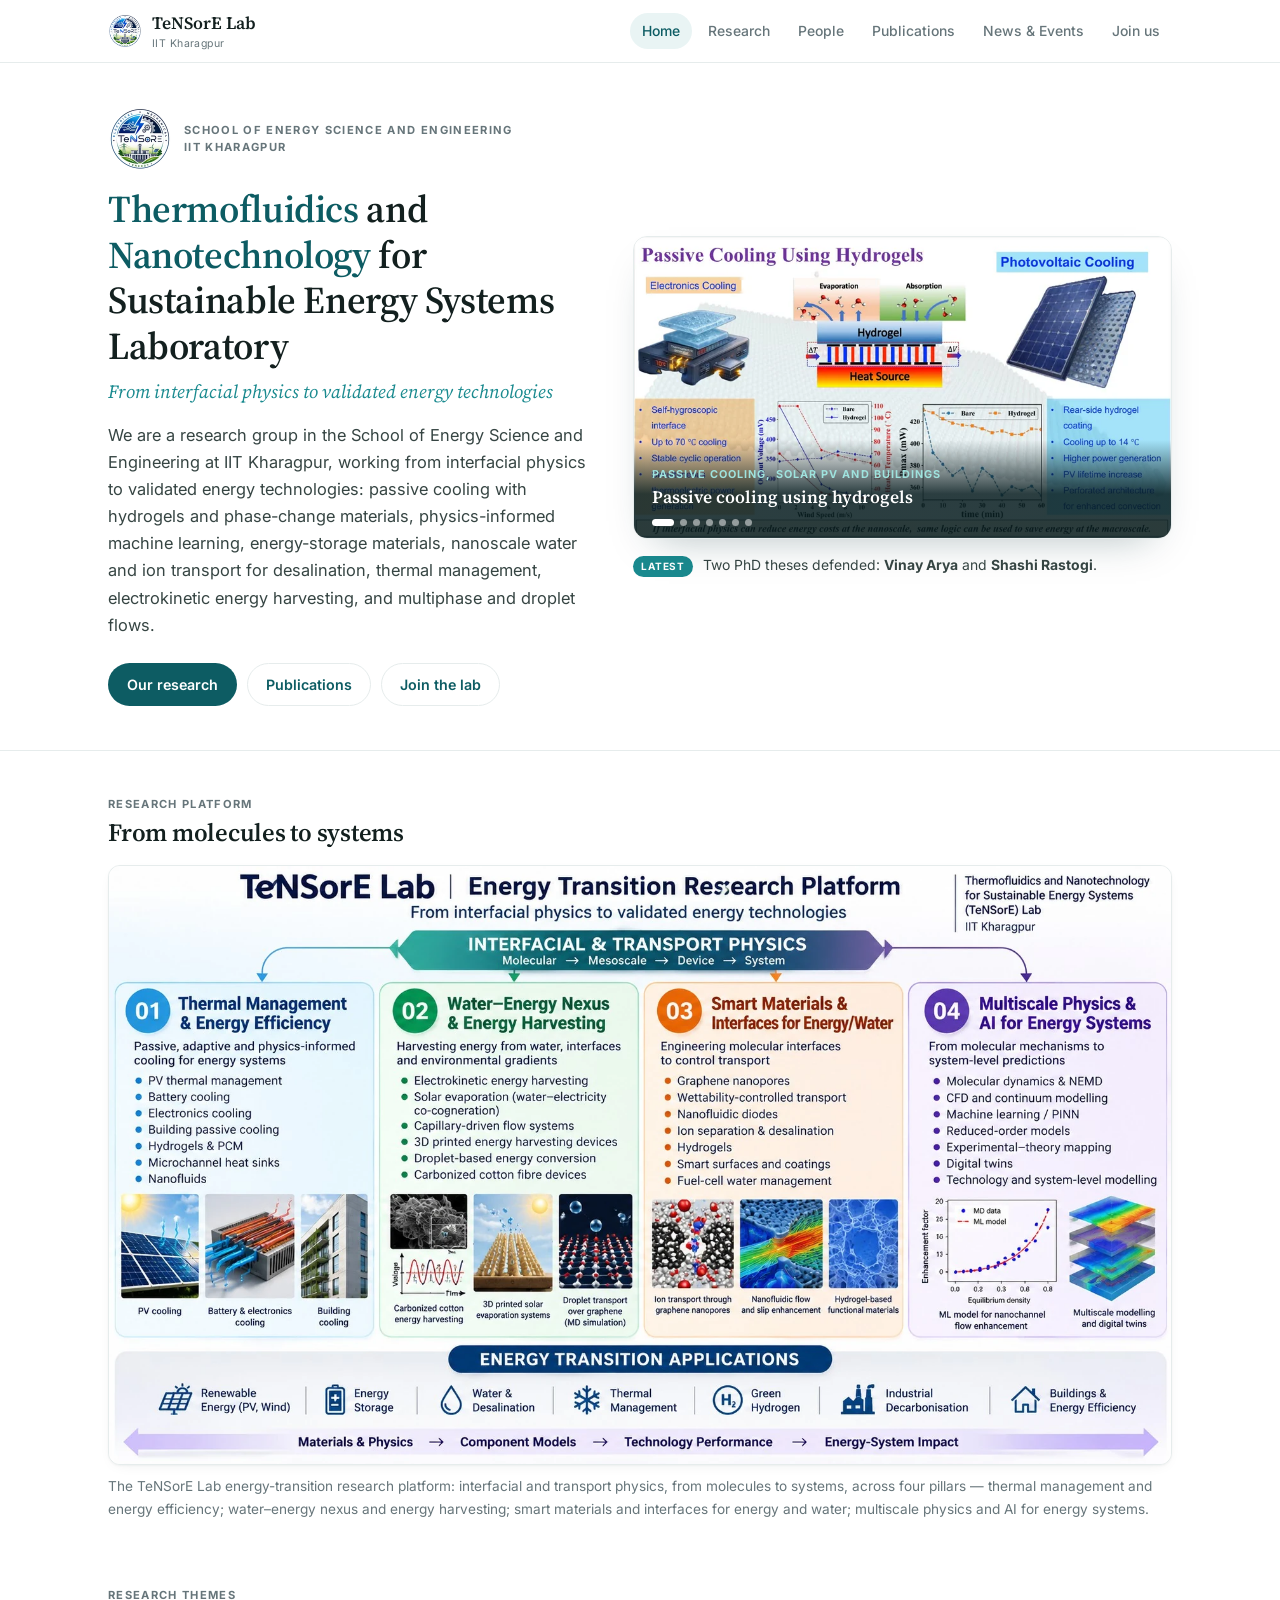
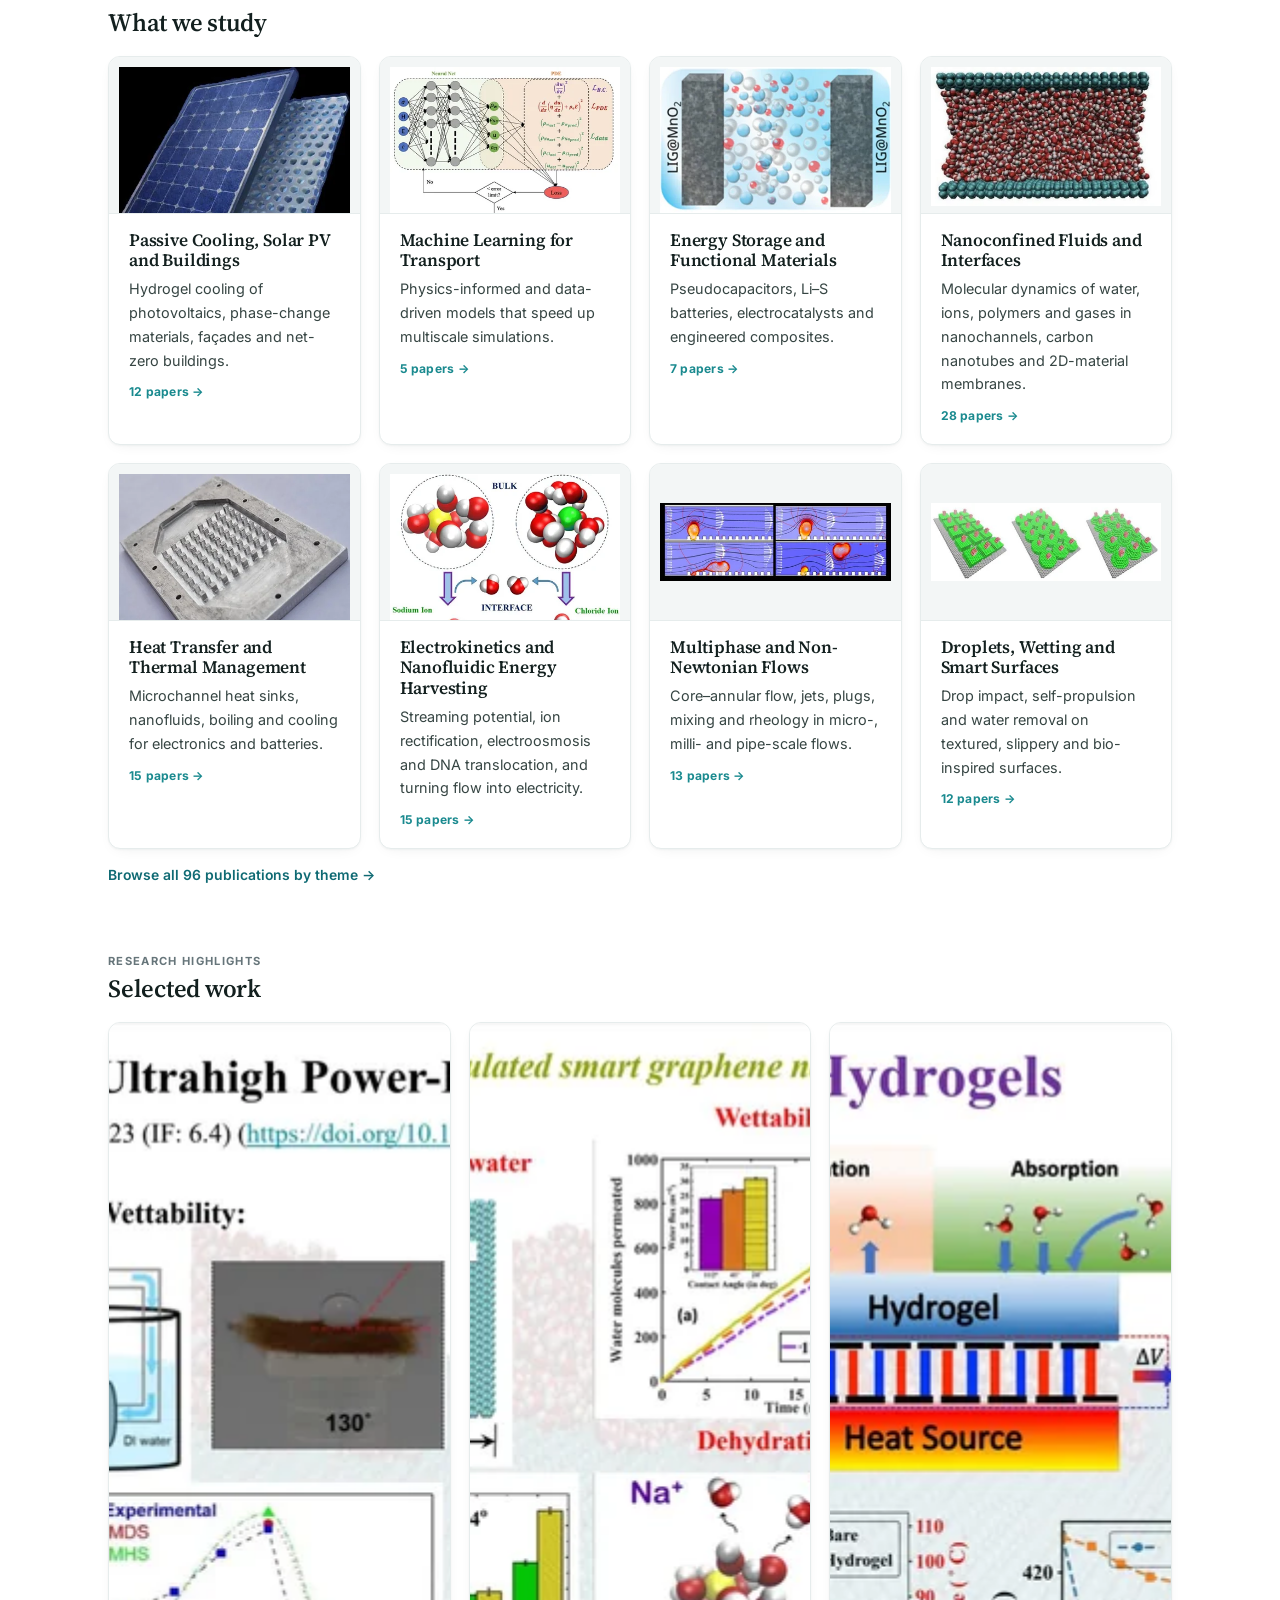
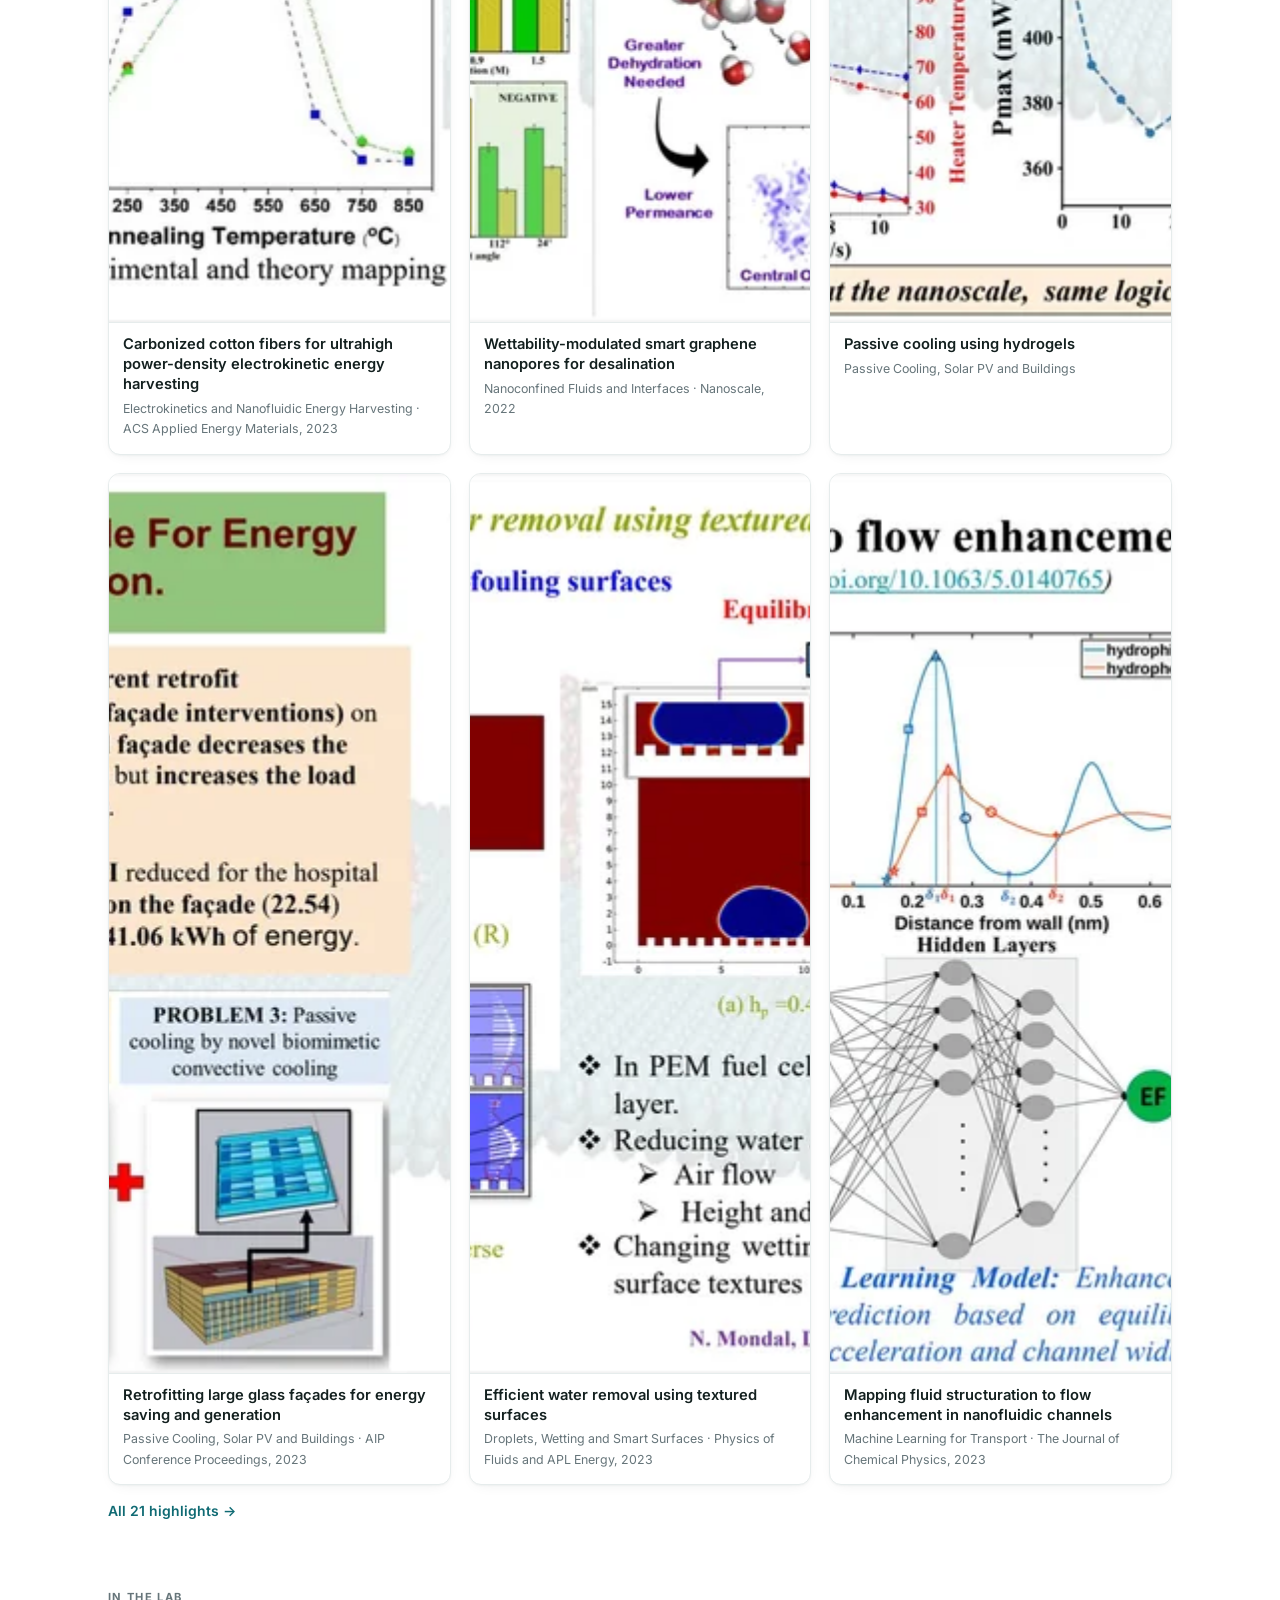
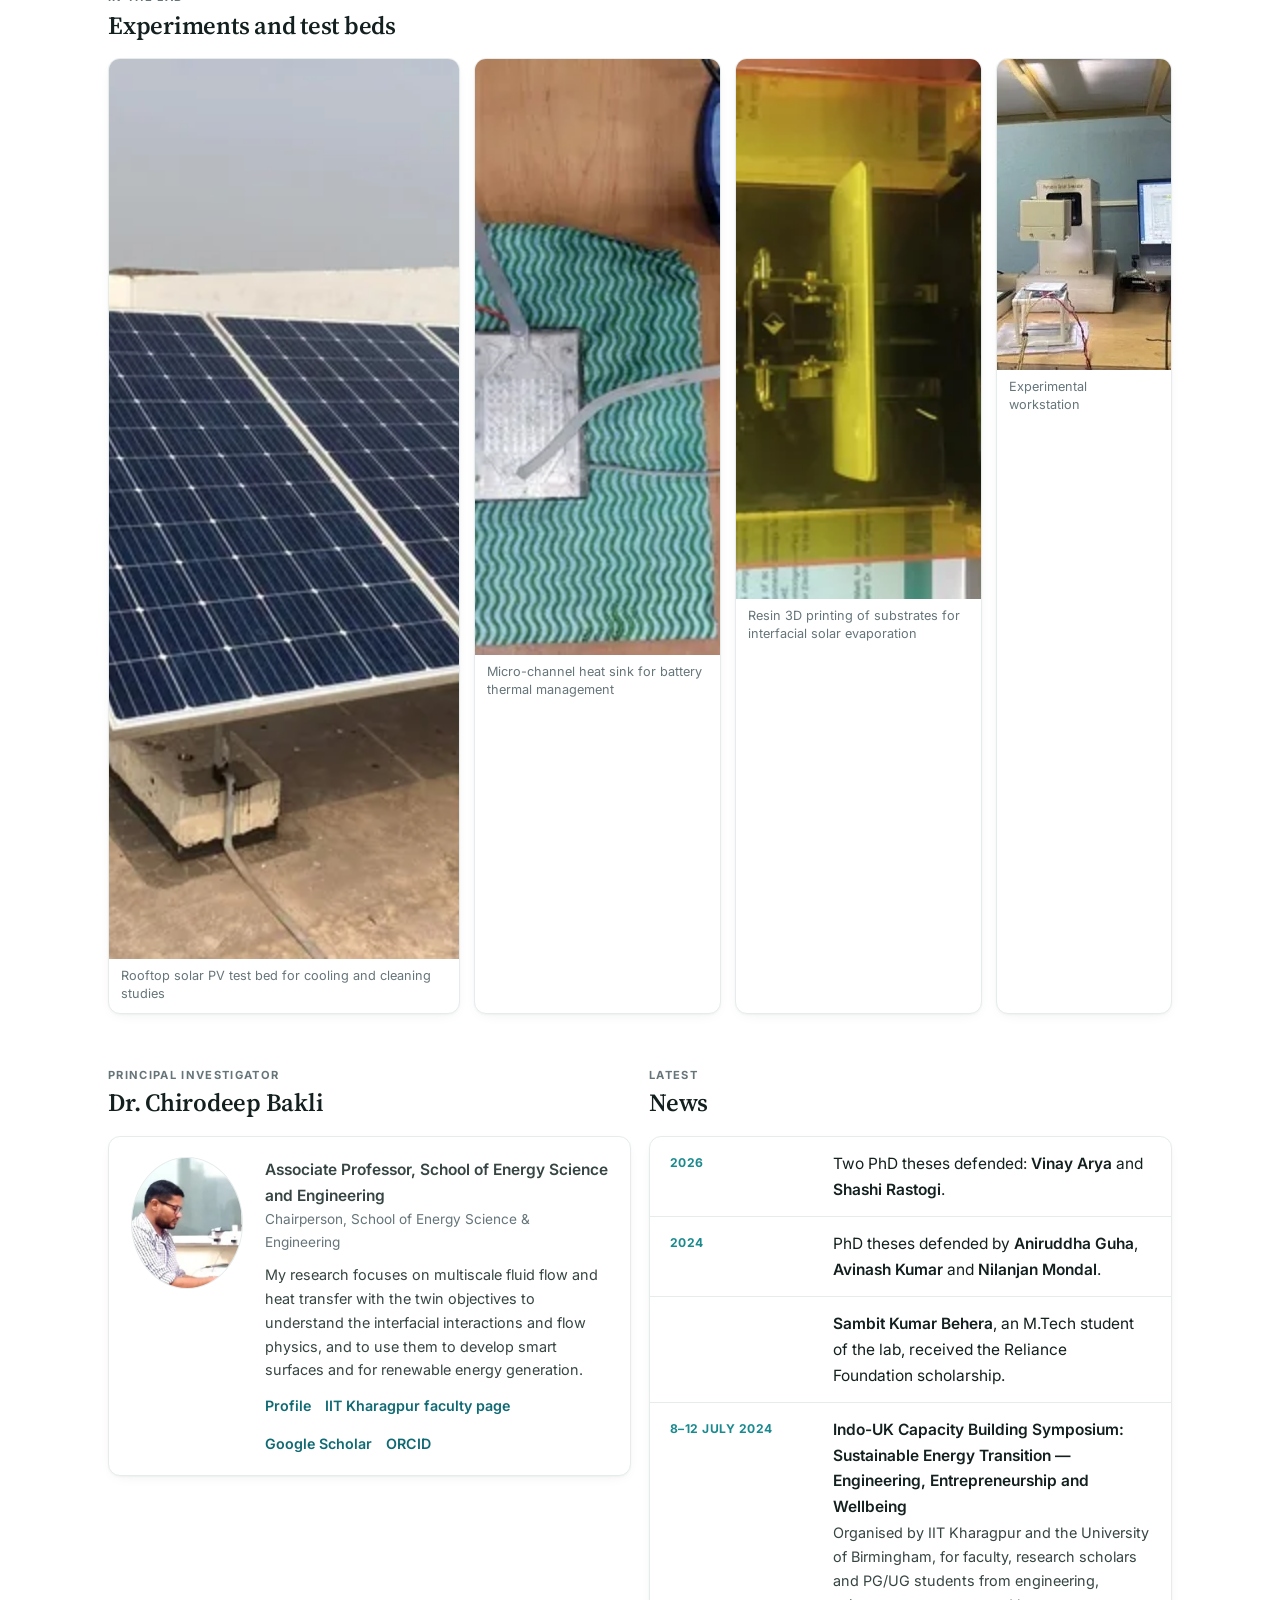
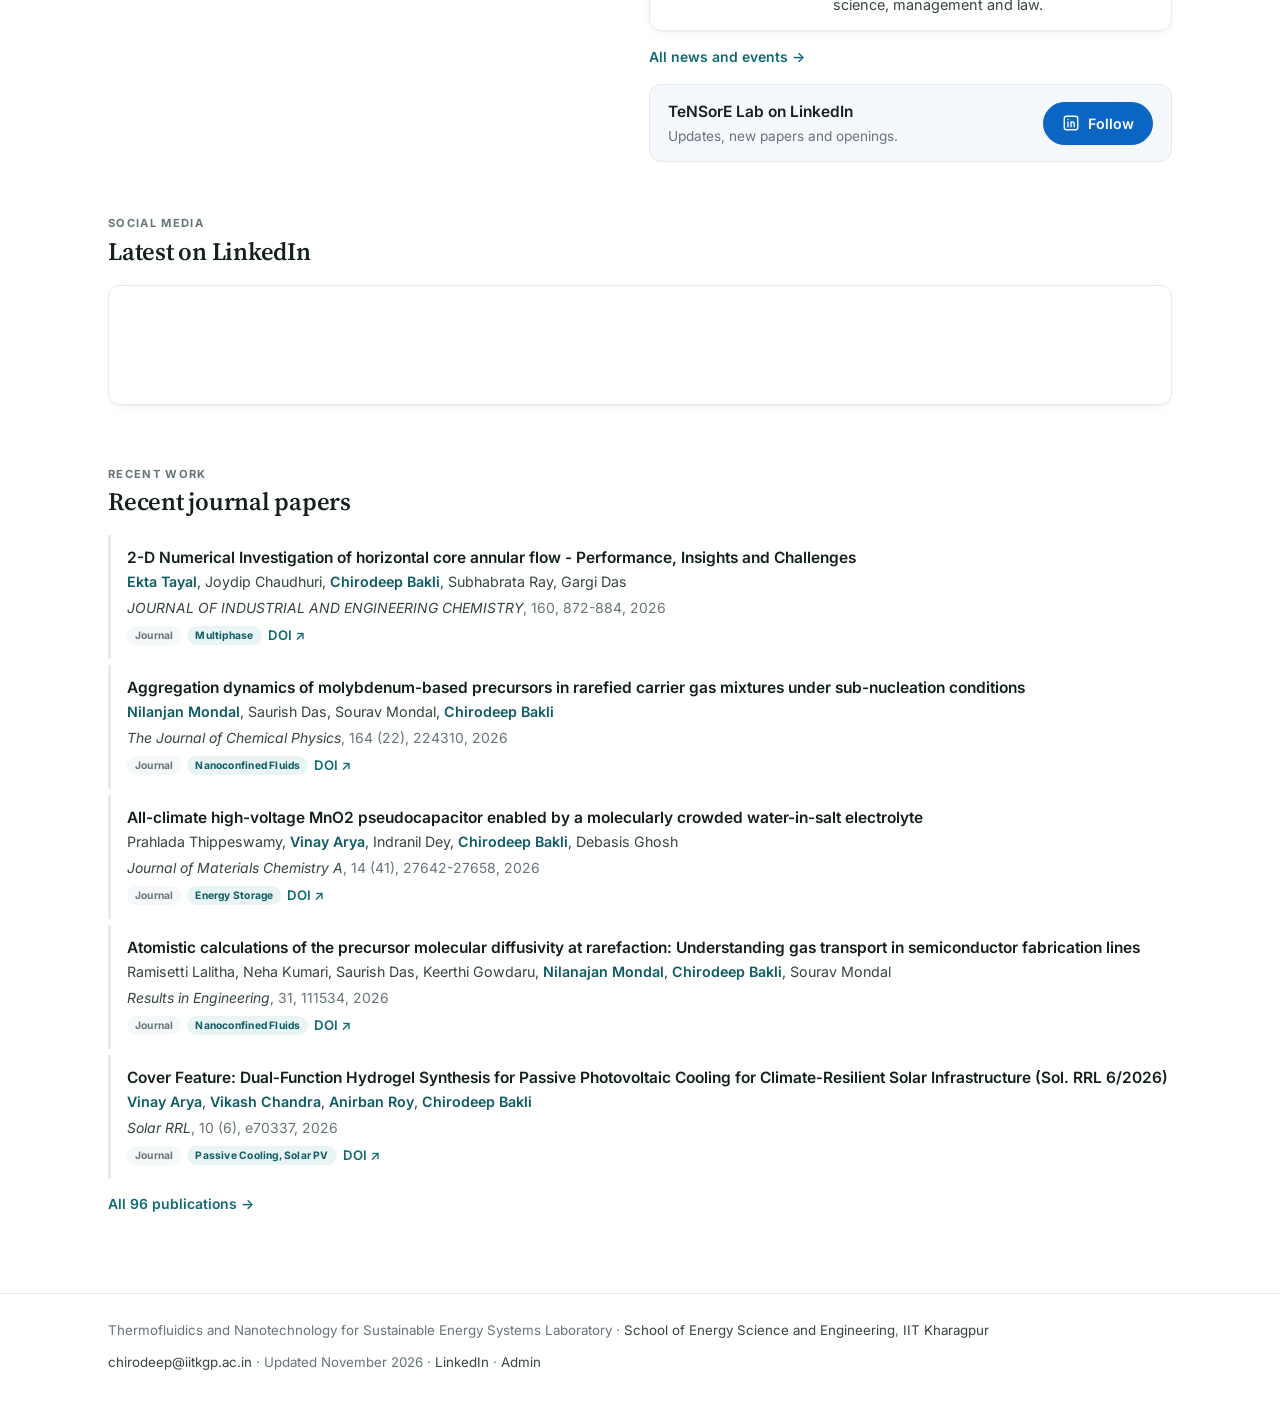
==== index.html @ 55b7fc90 "Blurred previews while images load; scrollable LinkedIn box Co-Authored-By: Claude Opus 5.5 <noreply" ====
<!doctype html>
<html lang="en">
<head>
<meta charset="utf-8">
<meta name="viewport" content="width=device-width, initial-scale=1">
<title>TeNSorE Lab | IIT Kharagpur</title>
<meta name="description" content="We are a research group in the School of Energy Science and Engineering at IIT Kharagpur, working from interfacial physics to validated energy technologies: passive cooling with hydrogels and phase-change materials, physics-informed machine learning, energy-storage materials, nanoscale water and ion transport for desalination, thermal management, electrokinetic energy harvesting, and multiphase and droplet flows.">
<link rel="canonical" href="https://vinayarya29.github.io/tensorelab/">
<meta property="og:type" content="website"><meta property="og:title" content="TeNSorE Lab | IIT Kharagpur">
<meta property="og:description" content="We are a research group in the School of Energy Science and Engineering at IIT Kharagpur, working from interfacial physics to validated energy technologies: passive cooling with hydrogels and phase-change materials, physics-informed machine learning, energy-storage materials, nanoscale water and ion transport for desalination, thermal management, electrokinetic energy harvesting, and multiphase and droplet flows."><meta property="og:url" content="https://vinayarya29.github.io/tensorelab/">
<link rel="icon" href="images/tensore-logo-64.png" type="image/png"><link rel="apple-touch-icon" href="images/apple-touch-icon.png">
<link rel="preconnect" href="https://fonts.googleapis.com"><link rel="preconnect" href="https://fonts.gstatic.com" crossorigin>
<link href="https://fonts.googleapis.com/css2?family=Inter:wght@400;500;600;700&family=Source+Serif+4:ital,opsz,wght@0,8..60,500;0,8..60,600;1,8..60,400&display=swap" rel="stylesheet">
<link rel="stylesheet" href="assets/site.css">
<script src="assets/site.js"></script>
</head>
<body>
<header class="topbar"><div class="in">
<a class="brand" href="index.html"><img src="images/tensore-logo-64.png" width="34" height="34" alt=""><span><b>TeNSorE Lab</b><small>IIT Kharagpur</small></span></a>
<button class="menu-btn" aria-expanded="false" aria-label="Menu">Menu</button>
<nav aria-label="Main"><a href="index.html" class="active">Home</a><a href="research.html">Research</a><a href="people.html">People</a><a href="publications.html">Publications</a><a href="news.html">News &amp; Events</a><a href="join.html">Join us</a></nav>
</div></header>
<main>

<div class="hero"><div class="wrap"><div>
<div class="mark"><img alt="TeNSorE Lab logo" width="512" height="512" src="images/tensore-logo.128.webp" srcset="images/tensore-logo.128.webp 128w, images/tensore-logo.256.webp 256w" sizes="64px" loading="eager" fetchpriority="high" decoding="async"><div class="eyebrow">School of Energy Science and Engineering<br>IIT Kharagpur</div></div>
<h1><em>Thermofluidics</em> and <em>Nanotechnology</em> for Sustainable Energy Systems Laboratory</h1>
<p class="tagline">From interfacial physics to validated energy technologies</p>
<p class="lead">We are a research group in the School of Energy Science and Engineering at IIT Kharagpur, working from interfacial physics to validated energy technologies: passive cooling with hydrogels and phase-change materials, physics-informed machine learning, energy-storage materials, nanoscale water and ion transport for desalination, thermal management, electrokinetic energy harvesting, and multiphase and droplet flows.</p>
<div class="cta"><a class="btn solid" href="research.html">Our research</a><a class="btn ghost" href="publications.html">Publications</a><a class="btn ghost" href="join.html">Join the lab</a></div>
</div>
<div><div class="carousel" aria-roledescription="carousel" aria-label="Research highlights"><div class="track"><button type="button" class="slide on" data-hl="10" aria-label="Enlarge: Passive cooling using hydrogels"><img alt="Passive cooling using hydrogels" width="1600" height="900" src="images/highlights/slide07.800.webp" srcset="images/highlights/slide07.800.webp 800w, images/highlights/slide07.1200.webp 1200w, images/highlights/slide07.1600.webp 1600w" sizes="(min-width: 960px) 560px, 92vw" loading="eager" fetchpriority="high" style="background-image:url([data-uri])" data-lqip decoding="async"><span class="cap"><span class="th">Passive Cooling, Solar PV and Buildings</span><b>Passive cooling using hydrogels</b></span></button><button type="button" class="slide" data-hl="1" aria-label="Enlarge: Mapping fluid structuration to flow enhancement in nanofluidic channels" tabindex=-1><img alt="Mapping fluid structuration to flow enhancement in nanofluidic channels" width="1600" height="900" data-src="images/highlights/slide03.800.webp" data-srcset="images/highlights/slide03.800.webp 800w, images/highlights/slide03.1200.webp 1200w, images/highlights/slide03.1600.webp 1600w" sizes="(min-width: 960px) 560px, 92vw" loading="lazy" style="background-image:url([data-uri])" data-lqip decoding="async"><span class="cap"><span class="th">Machine Learning for Transport</span><b>Mapping fluid structuration to flow enhancement in nanofluidic channels</b></span></button><button type="button" class="slide" data-hl="19" aria-label="Enlarge: AI and nanothermodynamics for advanced thermal and energy-storage materials" tabindex=-1><img alt="AI and nanothermodynamics for advanced thermal and energy-storage materials" width="1600" height="900" data-src="images/highlights/htw06.800.webp" data-srcset="images/highlights/htw06.800.webp 800w, images/highlights/htw06.1200.webp 1200w, images/highlights/htw06.1600.webp 1600w" sizes="(min-width: 960px) 560px, 92vw" loading="lazy" style="background-image:url([data-uri])" data-lqip decoding="async"><span class="cap"><span class="th">Energy Storage and Functional Materials</span><b>AI and nanothermodynamics for advanced thermal and energy-storage materials</b></span></button><button type="button" class="slide" data-hl="3" aria-label="Enlarge: Porous-media capillary flow for solar-evaporation-based energy harvesting" tabindex=-1><img alt="Porous-media capillary flow for solar-evaporation-based energy harvesting" width="1600" height="900" data-src="images/highlights/slide05.800.webp" data-srcset="images/highlights/slide05.800.webp 800w, images/highlights/slide05.1200.webp 1200w, images/highlights/slide05.1600.webp 1600w" sizes="(min-width: 960px) 560px, 92vw" loading="lazy" style="background-image:url([data-uri])" data-lqip decoding="async"><span class="cap"><span class="th">Nanoconfined Fluids and Interfaces</span><b>Porous-media capillary flow for solar-evaporation-based energy harvesting</b></span></button><button type="button" class="slide" data-hl="8" aria-label="Enlarge: Electronics cooling with shape-engineered interfaces and non-Newtonian nanofluids" tabindex=-1><img alt="Electronics cooling with shape-engineered interfaces and non-Newtonian nanofluids" width="1600" height="900" data-src="images/highlights/slide12.800.webp" data-srcset="images/highlights/slide12.800.webp 800w, images/highlights/slide12.1200.webp 1200w, images/highlights/slide12.1600.webp 1600w" sizes="(min-width: 960px) 560px, 92vw" loading="lazy" style="background-image:url([data-uri])" data-lqip decoding="async"><span class="cap"><span class="th">Heat Transfer and Thermal Management</span><b>Electronics cooling with shape-engineered interfaces and non-Newtonian nanofluids</b></span></button><button type="button" class="slide" data-hl="0" aria-label="Enlarge: Carbonized cotton fibers for ultrahigh power-density electrokinetic energy harvesting" tabindex=-1><img alt="Carbonized cotton fibers for ultrahigh power-density electrokinetic energy harvesting" width="1600" height="900" data-src="images/highlights/slide02.800.webp" data-srcset="images/highlights/slide02.800.webp 800w, images/highlights/slide02.1200.webp 1200w, images/highlights/slide02.1600.webp 1600w" sizes="(min-width: 960px) 560px, 92vw" loading="lazy" style="background-image:url([data-uri])" data-lqip decoding="async"><span class="cap"><span class="th">Electrokinetics and Nanofluidic Energy Harvesting</span><b>Carbonized cotton fibers for ultrahigh power-density electrokinetic energy harvesting</b></span></button><button type="button" class="slide" data-hl="7" aria-label="Enlarge: Efficient water removal using textured surfaces" tabindex=-1><img alt="Efficient water removal using textured surfaces" width="1600" height="900" data-src="images/highlights/slide11.800.webp" data-srcset="images/highlights/slide11.800.webp 800w, images/highlights/slide11.1200.webp 1200w, images/highlights/slide11.1600.webp 1600w" sizes="(min-width: 960px) 560px, 92vw" loading="lazy" style="background-image:url([data-uri])" data-lqip decoding="async"><span class="cap"><span class="th">Droplets, Wetting and Smart Surfaces</span><b>Efficient water removal using textured surfaces</b></span></button></div>
<button type="button" class="nav prev" aria-label="Previous slide">‹</button><button type="button" class="nav next" aria-label="Next slide">›</button>
<div class="dots"><button type="button" aria-label="Slide 1" aria-current=true></button><button type="button" aria-label="Slide 2"></button><button type="button" aria-label="Slide 3"></button><button type="button" aria-label="Slide 4"></button><button type="button" aria-label="Slide 5"></button><button type="button" aria-label="Slide 6"></button><button type="button" aria-label="Slide 7"></button></div></div>
<a class="latest" href="news.html"><span class="tag">Latest</span><span>Two PhD theses defended: <b>Vinay Arya</b> and <b>Shashi Rastogi</b>.</span></a></div>
</div></div>
<div class="wrap">
<section><div class="eyebrow">Research platform</div><h2 class="sec">From molecules to systems</h2>
<a class="platform reveal" href="images/research-platform.1672.webp" title="Open full size"><img alt="The TeNSorE Lab energy-transition research platform: interfacial and transport physics, from molecules to systems, across four pillars — thermal management and energy efficiency; water–energy nexus and energy harvesting; smart materials and interfaces for energy and water; multiscale physics and AI for energy systems." width="1672" height="941" src="images/research-platform.1000.webp" srcset="images/research-platform.1000.webp 1000w, images/research-platform.1672.webp 1672w" sizes="(min-width: 1120px) 1064px, 96vw" loading="lazy" style="background-image:url([data-uri])" data-lqip decoding="async"></a>
<p class="note" style="margin-top:10px">The TeNSorE Lab energy-transition research platform: interfacial and transport physics, from molecules to systems, across four pillars — thermal management and energy efficiency; water–energy nexus and energy harvesting; smart materials and interfaces for energy and water; multiscale physics and AI for energy systems.</p></section>
<section><div class="eyebrow">Research themes</div><h2 class="sec">What we study</h2>
<div class="grid g4"><a href="research.html#solar" class="card fig reveal" style="--d:0ms"><div class="img"><img alt="Passive Cooling, Solar PV and Buildings" width="376" height="325" src="images/themes/solar.376.webp" srcset="images/themes/solar.376.webp 376w" sizes="(min-width: 1120px) 250px, (min-width: 960px) 23vw, (min-width: 700px) 45vw, 92vw" loading="lazy" style="background-image:url([data-uri])" data-lqip decoding="async"></div><div class="body"><h3>Passive Cooling, Solar PV and Buildings</h3><p>Hydrogel cooling of photovoltaics, phase-change materials, façades and net-zero buildings.</p><div class="n">12 papers →</div></div></a><a href="research.html#ml" class="card fig reveal" style="--d:60ms"><div class="img"><img alt="Machine Learning for Transport" width="900" height="612" src="images/themes/ml.420.webp" srcset="images/themes/ml.420.webp 420w, images/themes/ml.840.webp 840w" sizes="(min-width: 1120px) 250px, (min-width: 960px) 23vw, (min-width: 700px) 45vw, 92vw" loading="lazy" style="background-image:url([data-uri])" data-lqip decoding="async"></div><div class="body"><h3>Machine Learning for Transport</h3><p>Physics-informed and data-driven models that speed up multiscale simulations.</p><div class="n">5 papers →</div></div></a><a href="research.html#materials" class="card fig reveal" style="--d:120ms"><div class="img"><img alt="Energy Storage and Functional Materials" width="611" height="460" src="images/themes/materials.420.webp" srcset="images/themes/materials.420.webp 420w, images/themes/materials.611.webp 611w" sizes="(min-width: 1120px) 250px, (min-width: 960px) 23vw, (min-width: 700px) 45vw, 92vw" loading="lazy" style="background-image:url([data-uri])" data-lqip decoding="async"></div><div class="body"><h3>Energy Storage and Functional Materials</h3><p>Pseudocapacitors, Li–S batteries, electrocatalysts and engineered composites.</p><div class="n">7 papers →</div></div></a><a href="research.html#nano" class="card fig reveal" style="--d:180ms"><div class="img"><img alt="Nanoconfined Fluids and Interfaces" width="570" height="344" src="images/themes/nano.420.webp" srcset="images/themes/nano.420.webp 420w, images/themes/nano.570.webp 570w" sizes="(min-width: 1120px) 250px, (min-width: 960px) 23vw, (min-width: 700px) 45vw, 92vw" loading="lazy" style="background-image:url([data-uri])" data-lqip decoding="async"></div><div class="body"><h3>Nanoconfined Fluids and Interfaces</h3><p>Molecular dynamics of water, ions, polymers and gases in nanochannels, carbon nanotubes and 2D-material membranes.</p><div class="n">28 papers →</div></div></a><a href="research.html#thermal" class="card fig reveal" style="--d:240ms"><div class="img"><img alt="Heat Transfer and Thermal Management" width="468" height="412" src="images/themes/thermal.420.webp" srcset="images/themes/thermal.420.webp 420w, images/themes/thermal.468.webp 468w" sizes="(min-width: 1120px) 250px, (min-width: 960px) 23vw, (min-width: 700px) 45vw, 92vw" loading="lazy" style="background-image:url([data-uri])" data-lqip decoding="async"></div><div class="body"><h3>Heat Transfer and Thermal Management</h3><p>Microchannel heat sinks, nanofluids, boiling and cooling for electronics and batteries.</p><div class="n">15 papers →</div></div></a><a href="research.html#ek" class="card fig reveal" style="--d:300ms"><div class="img"><img alt="Electrokinetics and Nanofluidic Energy Harvesting" width="827" height="752" src="images/themes/ek.420.webp" srcset="images/themes/ek.420.webp 420w, images/themes/ek.827.webp 827w" sizes="(min-width: 1120px) 250px, (min-width: 960px) 23vw, (min-width: 700px) 45vw, 92vw" loading="lazy" style="background-image:url([data-uri])" data-lqip decoding="async"></div><div class="body"><h3>Electrokinetics and Nanofluidic Energy Harvesting</h3><p>Streaming potential, ion rectification, electroosmosis and DNA translocation, and turning flow into electricity.</p><div class="n">15 papers →</div></div></a><a href="research.html#multiphase" class="card fig reveal" style="--d:360ms"><div class="img"><img alt="Multiphase and Non-Newtonian Flows" width="900" height="305" src="images/themes/multiphase.420.webp" srcset="images/themes/multiphase.420.webp 420w, images/themes/multiphase.840.webp 840w" sizes="(min-width: 1120px) 250px, (min-width: 960px) 23vw, (min-width: 700px) 45vw, 92vw" loading="lazy" style="background-image:url([data-uri])" data-lqip decoding="async"></div><div class="body"><h3>Multiphase and Non-Newtonian Flows</h3><p>Core–annular flow, jets, plugs, mixing and rheology in micro-, milli- and pipe-scale flows.</p><div class="n">13 papers →</div></div></a><a href="research.html#droplets" class="card fig reveal" style="--d:420ms"><div class="img"><img alt="Droplets, Wetting and Smart Surfaces" width="646" height="220" src="images/themes/droplets.420.webp" srcset="images/themes/droplets.420.webp 420w, images/themes/droplets.646.webp 646w" sizes="(min-width: 1120px) 250px, (min-width: 960px) 23vw, (min-width: 700px) 45vw, 92vw" loading="lazy" style="background-image:url([data-uri])" data-lqip decoding="async"></div><div class="body"><h3>Droplets, Wetting and Smart Surfaces</h3><p>Drop impact, self-propulsion and water removal on textured, slippery and bio-inspired surfaces.</p><div class="n">12 papers →</div></div></a></div><p class="more"><a href="publications.html">Browse all 96 publications by theme →</a></p></section>
<section><div class="eyebrow">Research highlights</div><h2 class="sec">Selected work</h2>
<div class="hl"><button type="button" data-hl="0" data-theme="ek" aria-label="Enlarge: Carbonized cotton fibers for ultrahigh power-density electrokinetic energy harvesting"><img alt="Carbonized cotton fibers for ultrahigh power-density electrokinetic energy harvesting" width="1600" height="900" src="images/highlights/slide02.800.webp" srcset="images/highlights/slide02.800.webp 800w, images/highlights/slide02.1200.webp 1200w, images/highlights/slide02.1600.webp 1600w" sizes="(min-width: 1120px) 345px, (min-width: 960px) 31vw, (min-width: 700px) 46vw, 92vw" loading="lazy" style="background-image:url([data-uri])" data-lqip decoding="async"><div class="cap"><b>Carbonized cotton fibers for ultrahigh power-density electrokinetic energy harvesting</b><span>Electrokinetics and Nanofluidic Energy Harvesting · ACS Applied Energy Materials, 2023</span></div></button><button type="button" data-hl="5" data-theme="nano" aria-label="Enlarge: Wettability-modulated smart graphene nanopores for desalination"><img alt="Wettability-modulated smart graphene nanopores for desalination" width="1600" height="900" src="images/highlights/slide09.800.webp" srcset="images/highlights/slide09.800.webp 800w, images/highlights/slide09.1200.webp 1200w, images/highlights/slide09.1600.webp 1600w" sizes="(min-width: 1120px) 345px, (min-width: 960px) 31vw, (min-width: 700px) 46vw, 92vw" loading="lazy" style="background-image:url([data-uri])" data-lqip decoding="async"><div class="cap"><b>Wettability-modulated smart graphene nanopores for desalination</b><span>Nanoconfined Fluids and Interfaces · Nanoscale, 2022</span></div></button><button type="button" data-hl="10" data-theme="solar" aria-label="Enlarge: Passive cooling using hydrogels"><img alt="Passive cooling using hydrogels" width="1600" height="900" src="images/highlights/slide07.800.webp" srcset="images/highlights/slide07.800.webp 800w, images/highlights/slide07.1200.webp 1200w, images/highlights/slide07.1600.webp 1600w" sizes="(min-width: 1120px) 345px, (min-width: 960px) 31vw, (min-width: 700px) 46vw, 92vw" loading="lazy" style="background-image:url([data-uri])" data-lqip decoding="async"><div class="cap"><b>Passive cooling using hydrogels</b><span>Passive Cooling, Solar PV and Buildings</span></div></button><button type="button" data-hl="14" data-theme="solar" aria-label="Enlarge: Retrofitting large glass façades for energy saving and generation"><img alt="Retrofitting large glass façades for energy saving and generation" width="1600" height="900" src="images/highlights/slide16.800.webp" srcset="images/highlights/slide16.800.webp 800w, images/highlights/slide16.1200.webp 1200w, images/highlights/slide16.1600.webp 1600w" sizes="(min-width: 1120px) 345px, (min-width: 960px) 31vw, (min-width: 700px) 46vw, 92vw" loading="lazy" style="background-image:url([data-uri])" data-lqip decoding="async"><div class="cap"><b>Retrofitting large glass façades for energy saving and generation</b><span>Passive Cooling, Solar PV and Buildings · AIP Conference Proceedings, 2023</span></div></button><button type="button" data-hl="7" data-theme="droplets" aria-label="Enlarge: Efficient water removal using textured surfaces"><img alt="Efficient water removal using textured surfaces" width="1600" height="900" src="images/highlights/slide11.800.webp" srcset="images/highlights/slide11.800.webp 800w, images/highlights/slide11.1200.webp 1200w, images/highlights/slide11.1600.webp 1600w" sizes="(min-width: 1120px) 345px, (min-width: 960px) 31vw, (min-width: 700px) 46vw, 92vw" loading="lazy" style="background-image:url([data-uri])" data-lqip decoding="async"><div class="cap"><b>Efficient water removal using textured surfaces</b><span>Droplets, Wetting and Smart Surfaces · Physics of Fluids and APL Energy, 2023</span></div></button><button type="button" data-hl="1" data-theme="ml" aria-label="Enlarge: Mapping fluid structuration to flow enhancement in nanofluidic channels"><img alt="Mapping fluid structuration to flow enhancement in nanofluidic channels" width="1600" height="900" src="images/highlights/slide03.800.webp" srcset="images/highlights/slide03.800.webp 800w, images/highlights/slide03.1200.webp 1200w, images/highlights/slide03.1600.webp 1600w" sizes="(min-width: 1120px) 345px, (min-width: 960px) 31vw, (min-width: 700px) 46vw, 92vw" loading="lazy" style="background-image:url([data-uri])" data-lqip decoding="async"><div class="cap"><b>Mapping fluid structuration to flow enhancement in nanofluidic channels</b><span>Machine Learning for Transport · The Journal of Chemical Physics, 2023</span></div></button></div><p class="more"><a href="research.html#highlights">All 21 highlights →</a></p></section>
<section><div class="eyebrow">In the lab</div><h2 class="sec">Experiments and test beds</h2><div class="photos"><figure class="photo reveal" style="--d:0ms"><img alt="Rooftop solar PV test bed for cooling and cleaning studies" width="1200" height="900" src="images/lab/rooftop-pv.600.webp" srcset="images/lab/rooftop-pv.600.webp 600w, images/lab/rooftop-pv.1000.webp 1000w" sizes="(min-width: 960px) 30vw, (min-width: 700px) 46vw, 92vw" loading="lazy" style="background-image:url([data-uri])" data-lqip decoding="async"><figcaption>Rooftop solar PV test bed for cooling and cleaning studies</figcaption></figure><figure class="photo reveal" style="--d:60ms"><img alt="Micro-channel heat sink for battery thermal management" width="1200" height="596" src="images/lab/battery-cooling.600.webp" srcset="images/lab/battery-cooling.600.webp 600w, images/lab/battery-cooling.1000.webp 1000w" sizes="(min-width: 960px) 30vw, (min-width: 700px) 46vw, 92vw" loading="lazy" style="background-image:url([data-uri])" data-lqip decoding="async"><figcaption>Micro-channel heat sink for battery thermal management</figcaption></figure><figure class="photo reveal" style="--d:120ms"><img alt="Resin 3D printing of substrates for interfacial solar evaporation" width="1200" height="540" src="images/lab/3d-printer.600.webp" srcset="images/lab/3d-printer.600.webp 600w, images/lab/3d-printer.1000.webp 1000w" sizes="(min-width: 960px) 30vw, (min-width: 700px) 46vw, 92vw" loading="lazy" style="background-image:url([data-uri])" data-lqip decoding="async"><figcaption>Resin 3D printing of substrates for interfacial solar evaporation</figcaption></figure><figure class="photo reveal" style="--d:180ms"><img alt="Experimental workstation" width="414" height="311" src="images/lab/workstation.414.webp" srcset="images/lab/workstation.414.webp 414w" sizes="(min-width: 960px) 30vw, (min-width: 700px) 46vw, 92vw" loading="lazy" style="background-image:url([data-uri])" data-lqip decoding="async"><figcaption>Experimental workstation</figcaption></figure></div></section>
<section><div class="grid g2">
<div><div class="eyebrow">Principal investigator</div><h2 class="sec">Dr. Chirodeep Bakli</h2>
<div class="card pi reveal"><img alt="Dr. Chirodeep Bakli" class="avatar photo-av" width="360" height="360" src="images/people/chirodeep-bakli.160.webp" srcset="images/people/chirodeep-bakli.160.webp 160w, images/people/chirodeep-bakli.320.webp 320w" sizes="132px" loading="lazy" decoding="async"><div>
<div class="t">Associate Professor, School of Energy Science and Engineering</div><div class="note">Chairperson, School of Energy Science &amp; Engineering</div>
<p class="lead2" style="margin:10px 0 0">My research focuses on multiscale fluid flow and heat transfer with the twin objectives to understand the interfacial interactions and flow physics, and to use them to develop smart surfaces and for renewable energy generation.</p>
<div class="links"><a href="people.html#pi">Profile</a><a href="https://www.iitkgp.ac.in/department/ES/faculty/es-chirodeep">IIT Kharagpur faculty page</a><a href="https://scholar.google.com/citations?user=cBwTBoQAAAAJ&amp;hl=en">Google Scholar</a><a href="https://orcid.org/0000-0002-5882-143X">ORCID</a></div></div></div></div>
<div><div class="eyebrow">Latest</div><h2 class="sec">News</h2><ul class="list reveal"><li><time>2026</time><div class="what">Two PhD theses defended: <b>Vinay Arya</b> and <b>Shashi Rastogi</b>.</div></li><li><time>2024</time><div class="what">PhD theses defended by <b>Aniruddha Guha</b>, <b>Avinash Kumar</b> and <b>Nilanjan Mondal</b>.</div></li><li><time>&nbsp;</time><div class="what"><b>Sambit Kumar Behera</b>, an M.Tech student of the lab, received the Reliance Foundation scholarship.</div></li><li><time>8–12 July 2024</time><div class="what"><b>Indo-UK Capacity Building Symposium: Sustainable Energy Transition — Engineering, Entrepreneurship and Wellbeing</b><p>Organised by IIT Kharagpur and the University of Birmingham, for faculty, research scholars and PG/UG students from engineering, science, management and law.</p></div></li></ul>
<p class="more"><a href="news.html">All news and events →</a></p>
<div class="li-card reveal"><div><b>TeNSorE Lab on LinkedIn</b><span>Updates, new papers and openings.</span></div><a class="btn li" href="https://www.linkedin.com/company/tensore-lab-iit-kgp/" target="_blank" rel="noopener"><svg viewBox="0 0 24 24" aria-hidden="true"><rect x="3" y="3" width="18" height="18" rx="3"/><path d="M8 10.5V17M8 7.2v.1M12 17v-3.6c0-1.7 1-2.7 2.3-2.7s2 .9 2 2.6V17M12 10.5V17"/></svg><span>Follow</span></a></div></div>
</div></section>
<section id="linkedin"><div class="eyebrow">Social media</div><h2 class="sec">Latest on LinkedIn</h2><div class="li-widget"><div class="sk-ww-linkedin-page-post" data-embed-id="25727873"></div></div><script src="https://widgets.sociablekit.com/linkedin-page-posts/widget.js" defer></script></section>
<section><div class="eyebrow">Recent work</div><h2 class="sec">Recent journal papers</h2>
<ol class="pubs"><li class="pub" data-type="journal" data-themes="multiphase" data-text="2-d numerical investigation of horizontal core annular flow - performance, insights and challenges ekta tayal joydip chaudhuri chirodeep bakli subhabrata ray gargi das journal of industrial and engineering chemistry 2026 10.1016/j.jiec.2026.02.034"><div class="ti">2-D Numerical Investigation of horizontal core annular flow - Performance, Insights and Challenges</div><div class="au"><span class="lab">Ekta Tayal</span>, Joydip Chaudhuri, <span class="lab">Chirodeep Bakli</span>, Subhabrata Ray, Gargi Das</div><div class="ve"><i>JOURNAL OF INDUSTRIAL AND ENGINEERING CHEMISTRY</i>, 160, 872-884, 2026</div><div class="tags"><span class="tag journal">Journal</span><span class="tag th">Multiphase</span><a class="doi" href="https://doi.org/10.1016/j.jiec.2026.02.034">DOI ↗</a></div></li><li class="pub" data-type="journal" data-themes="nano" data-text="aggregation dynamics of molybdenum-based precursors in rarefied carrier gas mixtures under sub-nucleation conditions nilanjan mondal saurish das sourav mondal chirodeep bakli the journal of chemical physics 2026 10.1063/5.0293119"><div class="ti">Aggregation dynamics of molybdenum-based precursors in rarefied carrier gas mixtures under sub-nucleation conditions</div><div class="au"><span class="lab">Nilanjan Mondal</span>, Saurish Das, Sourav Mondal, <span class="lab">Chirodeep Bakli</span></div><div class="ve"><i>The Journal of Chemical Physics</i>, 164 (22), 224310, 2026</div><div class="tags"><span class="tag journal">Journal</span><span class="tag th">Nanoconfined Fluids</span><a class="doi" href="https://doi.org/10.1063/5.0293119">DOI ↗</a></div></li><li class="pub" data-type="journal" data-themes="materials" data-text="all-climate high-voltage mno2 pseudocapacitor enabled by a molecularly crowded water-in-salt electrolyte prahlada thippeswamy vinay arya indranil dey chirodeep bakli debasis ghosh journal of materials chemistry a 2026 10.1039/d5ta10251k"><div class="ti">All-climate high-voltage MnO2 pseudocapacitor enabled by a molecularly crowded water-in-salt electrolyte</div><div class="au">Prahlada Thippeswamy, <span class="lab">Vinay Arya</span>, Indranil Dey, <span class="lab">Chirodeep Bakli</span>, Debasis Ghosh</div><div class="ve"><i>Journal of Materials Chemistry A</i>, 14 (41), 27642-27658, 2026</div><div class="tags"><span class="tag journal">Journal</span><span class="tag th">Energy Storage</span><a class="doi" href="https://doi.org/10.1039/d5ta10251k">DOI ↗</a></div></li><li class="pub" data-type="journal" data-themes="nano" data-text="atomistic calculations of the precursor molecular diffusivity at rarefaction: understanding gas transport in semiconductor fabrication lines ramisetti lalitha neha kumari saurish das keerthi gowdaru nilanajan mondal chirodeep bakli sourav mondal results in engineering 2026 10.1016/j.rineng.2026.111534"><div class="ti">Atomistic calculations of the precursor molecular diffusivity at rarefaction: Understanding gas transport in semiconductor fabrication lines</div><div class="au">Ramisetti Lalitha, Neha Kumari, Saurish Das, Keerthi Gowdaru, <span class="lab">Nilanajan Mondal</span>, <span class="lab">Chirodeep Bakli</span>, Sourav Mondal</div><div class="ve"><i>Results in Engineering</i>, 31, 111534, 2026</div><div class="tags"><span class="tag journal">Journal</span><span class="tag th">Nanoconfined Fluids</span><a class="doi" href="https://doi.org/10.1016/j.rineng.2026.111534">DOI ↗</a></div></li><li class="pub" data-type="journal" data-themes="solar" data-text="cover feature: dualfunction hydrogel synthesis for passive photovoltaic cooling for climateresilient solar infrastructure (sol. rrl 6/2026) vinay arya vikash chandra anirban roy chirodeep bakli solar rrl 2026 10.1002/solr.70337"><div class="ti">Cover Feature: Dual‐Function Hydrogel Synthesis for Passive Photovoltaic Cooling for Climate‐Resilient Solar Infrastructure (Sol. RRL 6/2026)</div><div class="au"><span class="lab">Vinay Arya</span>, <span class="lab">Vikash Chandra</span>, <span class="lab">Anirban Roy</span>, <span class="lab">Chirodeep Bakli</span></div><div class="ve"><i>Solar RRL</i>, 10 (6), e70337, 2026</div><div class="tags"><span class="tag journal">Journal</span><span class="tag th">Passive Cooling, Solar PV</span><a class="doi" href="https://doi.org/10.1002/solr.70337">DOI ↗</a></div></li></ol>
<p class="more"><a href="publications.html">All 96 publications →</a></p></section>
</div><dialog class="lb" id="lb"><img alt=""><div class="bar"><span class="t"></span><span class="nav"><button type="button" data-step="-1">← Prev</button><button type="button" data-step="1">Next →</button><button type="button" data-close>Close</button></span></div></dialog><script type="application/json" id="hl-data">[{"src": "images/highlights/slide02.1600.webp", "title": "Carbonized cotton fibers for ultrahigh power-density electrokinetic energy harvesting", "ref": "ACS Applied Energy Materials, 2023", "doi": "10.1021/acsaem.3c02409"}, {"src": "images/highlights/slide03.1600.webp", "title": "Mapping fluid structuration to flow enhancement in nanofluidic channels", "ref": "The Journal of Chemical Physics, 2023", "doi": "10.1063/5.0140765"}, {"src": "images/highlights/slide04.1600.webp", "title": "Interfacial solar evaporation energy harvesting on 3D-printed substrates", "ref": "", "doi": ""}, {"src": "images/highlights/slide05.1600.webp", "title": "Porous-media capillary flow for solar-evaporation-based energy harvesting", "ref": "", "doi": ""}, {"src": "images/highlights/slide06.1600.webp", "title": "Smart materials and nanotechnology: an overview", "ref": "", "doi": ""}, {"src": "images/highlights/slide09.1600.webp", "title": "Wettability-modulated smart graphene nanopores for desalination", "ref": "Nanoscale, 2022", "doi": "10.1039/D2NR05552J"}, {"src": "images/highlights/slide10.1600.webp", "title": "Nanofluidic diode using smart surfaces", "ref": "The Journal of Chemical Physics, 2021", "doi": "10.1063/5.0050317"}, {"src": "images/highlights/slide11.1600.webp", "title": "Efficient water removal using textured surfaces", "ref": "Physics of Fluids and APL Energy, 2023", "doi": "10.1063/5.0171953"}, {"src": "images/highlights/slide12.1600.webp", "title": "Electronics cooling with shape-engineered interfaces and non-Newtonian nanofluids", "ref": "Thermal Science and Engineering Progress, 2023", "doi": ""}, {"src": "images/highlights/slide13.1600.webp", "title": "Smart surfaces for biomimetics and self-propulsion of droplets", "ref": "ASME POWER, 2021", "doi": "10.1115/POWER2021-64668"}, {"src": "images/highlights/slide07.1600.webp", "title": "Passive cooling using hydrogels", "ref": "", "doi": ""}, {"src": "images/highlights/slide20.1600.webp", "title": "The dual-function solution: hydrogel cooling of photovoltaics", "ref": "Solar RRL, 2026", "doi": ""}, {"src": "images/highlights/slide14.1600.webp", "title": "Energy-aware urban infrastructure", "ref": "", "doi": ""}, {"src": "images/highlights/slide15.1600.webp", "title": "Phase-change material in direct heat gain walls for passive cooling", "ref": "BuildSys 2023", "doi": "10.1145/3600100.3627030"}, {"src": "images/highlights/slide16.1600.webp", "title": "Retrofitting large glass fa\u00e7ades for energy saving and generation", "ref": "AIP Conference Proceedings, 2023", "doi": "10.1063/5.0128790"}, {"src": "images/highlights/slide17.1600.webp", "title": "Optimizing solar PV systems through cooling and cleaning", "ref": "", "doi": ""}, {"src": "images/highlights/slide18.1600.webp", "title": "Battery thermal management using micro-channel heat sinks", "ref": "", "doi": ""}, {"src": "images/highlights/slide19.1600.webp", "title": "Solar PV thermal management using micro-channel heat sinks", "ref": "", "doi": ""}, {"src": "images/highlights/slide08.1600.webp", "title": "Unified multiscale research framework (Dr. Vinay Arya)", "ref": "", "doi": ""}, {"src": "images/highlights/htw06.1600.webp", "title": "AI and nanothermodynamics for advanced thermal and energy-storage materials", "ref": "", "doi": ""}, {"src": "images/highlights/htw04.1600.webp", "title": "Physics-informed digital twins for renewable and thermal energy systems", "ref": "", "doi": ""}]</script>
</main>
<footer><div class="wrap">
<span>Thermofluidics and Nanotechnology for Sustainable Energy Systems Laboratory · <a href="https://www.iitkgp.ac.in/department/ES">School of Energy Science and Engineering</a>, <a href="https://www.iitkgp.ac.in">IIT Kharagpur</a></span>
<span><a href="mailto:chirodeep@iitkgp.ac.in">chirodeep@iitkgp.ac.in</a> · Updated November 2026 · <a href="https://www.linkedin.com/company/tensore-lab-iit-kgp/">LinkedIn</a> · <a href="admin.html" rel="nofollow">Admin</a></span>
</div></footer>
</body>
</html>
---- assets/site.css ----
/* TeNSorE Lab — shared styles. Same family as vinayarya29.github.io (serif headings, Inter body,
   soft cards), with its own teal identity. Colours live in tokens; dark mode follows the OS. */
/* Clean white theme (kept white on purpose, also in OS dark mode). */
:root {
  color-scheme: light;
  --bg: #ffffff; --page: #ffffff; --panel: #f5f8f8; --card: #ffffff;
  --text: #13201f; --soft: #364543; --muted: #66757a; --rule: #e6ecec;
  --accent: #0d5c63; --accent-2: #1a8a8f; --accent-soft: #e9f4f4; --link: #0f6a73; --warm: #c46a1a;
  --shadow: 0 1px 2px rgba(10,40,40,.04), 0 4px 16px -8px rgba(10,40,40,.12);
  --shadow-hover: 0 2px 4px rgba(10,40,40,.06), 0 14px 30px -10px rgba(10,40,40,.2);
  --radius: 12px;
  --serif: "Source Serif 4", Georgia, "Times New Roman", serif;
  --sans: Inter, -apple-system, BlinkMacSystemFont, "Segoe UI", Roboto, Arial, sans-serif;
}
* { box-sizing: border-box; }
html { scroll-behavior: smooth; scroll-padding-top: 76px; }
body { margin: 0; background: var(--bg); color: var(--text); font: 15.5px/1.65 var(--sans); -webkit-font-smoothing: antialiased; }
a { color: var(--link); text-decoration: none; }
a:hover { text-decoration: underline; text-underline-offset: 2px; }
img { max-width: 100%; }
h1, h2, h3 { font-family: var(--serif); font-weight: 600; letter-spacing: -.01em; line-height: 1.2; }
.wrap { max-width: 1120px; margin: 0 auto; padding: 0 28px; }

/* ---------- Top bar ---------- */
.topbar { position: sticky; top: 0; z-index: 20; background: color-mix(in srgb, var(--bg) 88%, transparent); backdrop-filter: saturate(1.4) blur(10px); border-bottom: 1px solid var(--rule); }
.topbar .in { max-width: 1120px; margin: 0 auto; padding: 0 28px; height: 62px; display: flex; align-items: center; gap: 24px; }
.brand { display: flex; align-items: center; gap: 10px; color: var(--text); white-space: nowrap; }
.brand:hover { text-decoration: none; }
.brand img { width: 34px; height: 34px; flex-shrink: 0; }
.brand b { font-family: var(--serif); font-weight: 600; font-size: 1.12em; }
.brand small { display: block; font-size: .68em; color: var(--muted); letter-spacing: .04em; margin-top: -3px; }
.topbar nav { display: flex; gap: 4px; margin-left: auto; }
.topbar nav a { color: var(--muted); font-size: .9em; font-weight: 500; white-space: nowrap; padding: 6px 12px; border-radius: 999px; transition: background .15s, color .15s; }
.topbar nav a:hover { color: var(--text); background: var(--panel); text-decoration: none; }
.topbar nav a.active { color: var(--accent); background: var(--accent-soft); }
.menu-btn { display: none; margin-left: auto; background: none; border: 1px solid var(--rule); border-radius: 8px; padding: 6px 10px; color: var(--text); font: inherit; font-size: .88em; cursor: pointer; }
.embedded .topbar { display: none; }

/* ---------- Hero ---------- */
.hero { background: #fff; border-bottom: 1px solid var(--rule); position: relative; overflow: hidden; }
.hero canvas { position: absolute; inset: 0; width: 100%; height: 100%; pointer-events: none; }
.hero .wrap { position: relative; padding-top: 44px; padding-bottom: 44px; display: grid; grid-template-columns: minmax(0, 1fr) minmax(0, 1.12fr); gap: 44px; align-items: center; }
.hero .logo { width: 300px; height: 300px; }
.hero h1 { font-size: clamp(1.8em, 3.2vw, 2.45em); margin: 16px 0 12px; color: var(--text); }
.hero h1 em { font-style: normal; color: var(--accent); }
.hero p.lead { font-size: 1.06em; max-width: 42em; color: var(--soft); margin: 0; }
.hero .cta { display: flex; flex-wrap: wrap; gap: 10px; margin-top: 24px; }
.btn { display: inline-flex; align-items: center; gap: 8px; padding: 9px 18px; border-radius: 999px; font-weight: 600; font-size: .92em; border: 1px solid transparent; transition: transform .15s, box-shadow .15s, background .15s; }
.btn:hover { text-decoration: none; transform: translateY(-1px); }
.btn.solid, .btn.plain { background: var(--accent); color: #fff; }
.btn.solid:hover, .btn.plain:hover { background: var(--accent-2); }
.btn.ghost { border-color: var(--rule); color: var(--accent); background: #fff; }
.btn.ghost:hover { border-color: var(--accent-2); }
.facts { display: grid; grid-template-columns: repeat(4, minmax(0, 1fr)); margin-top: 34px; border: 1px solid var(--rule); border-radius: 12px; overflow: hidden; background: #fff; }
.facts div { padding: 14px 18px; }
.facts div + div { border-left: 1px solid var(--rule); }
.facts b { display: block; font-family: var(--serif); font-size: 1.7em; font-weight: 600; line-height: 1.1; color: var(--accent); font-variant-numeric: tabular-nums; }
.facts span { font-size: .7em; letter-spacing: .08em; text-transform: uppercase; color: var(--muted); }

/* Page header (inner pages) */
.phead { background: #fff; border-bottom: 1px solid var(--rule); }
.phead .wrap { padding-top: 40px; padding-bottom: 30px; }
.phead h1 { font-size: 2.2em; margin: 4px 0 6px; }
.phead p { margin: 0; color: var(--soft); max-width: 46em; }

/* ---------- Sections ---------- */
main section { padding: 44px 0 8px; }
.eyebrow { font-size: .72em; letter-spacing: .12em; text-transform: uppercase; color: var(--muted); font-weight: 700; }
h2.sec { font-size: 1.6em; margin: 4px 0 18px; display: flex; align-items: baseline; gap: 12px; }
h2.sec .count { font-family: var(--sans); font-size: .5em; font-weight: 600; color: var(--muted); }
h3.sub { font-size: 1.15em; margin: 26px 0 12px; color: var(--soft); }
.more { font-size: .9em; font-weight: 600; }
.lead2 { color: var(--soft); max-width: 50em; }

/* Cards and grids */
.grid { display: grid; gap: 18px; }
.g2 { grid-template-columns: repeat(2, minmax(0, 1fr)); }
.g3 { grid-template-columns: repeat(3, minmax(0, 1fr)); }
.g4 { grid-template-columns: repeat(4, minmax(0, 1fr)); }
.card { background: var(--card); border: 1px solid var(--rule); border-radius: var(--radius); padding: 20px 22px; box-shadow: var(--shadow); }
a.card { color: var(--text); display: block; transition: transform .2s, box-shadow .2s, border-color .2s; }
a.card:hover { text-decoration: none; transform: translateY(-3px); box-shadow: var(--shadow-hover); border-color: color-mix(in srgb, var(--accent) 35%, var(--rule)); }
.card h3 { margin: 10px 0 6px; font-size: 1.12em; }
.card p { margin: 0; color: var(--soft); font-size: .93em; }
.card .n { font-size: .78em; color: var(--accent-2); font-weight: 700; margin-top: 10px; letter-spacing: .02em; }
.ico { width: 42px; height: 42px; border-radius: 11px; display: grid; place-items: center; background: var(--accent-soft); color: var(--accent); }
.ico svg { width: 24px; height: 24px; fill: none; stroke: currentColor; stroke-width: 1.7; stroke-linecap: round; stroke-linejoin: round; }

/* Scales strip */
.scales { display: grid; grid-template-columns: repeat(3, minmax(0, 1fr)); gap: 0; border: 1px solid var(--rule); border-radius: var(--radius); overflow: hidden; background: var(--card); box-shadow: var(--shadow); }
.scales div { padding: 18px 22px; position: relative; }
.scales div + div { border-left: 1px solid var(--rule); }
.scales b { font-family: var(--serif); font-size: 1.1em; color: var(--accent); }
.scales p { margin: 4px 0 0; color: var(--soft); font-size: .92em; }
.scales i { font-style: normal; position: absolute; right: 16px; top: 14px; font-family: var(--serif); font-size: 2em; color: var(--rule); font-weight: 600; }

/* PI block */
.pi { display: grid; grid-template-columns: 112px minmax(0, 1fr); gap: 22px; align-items: start; }
.avatar { width: 112px; height: 112px; border-radius: 50%; display: grid; place-items: center; font-family: var(--serif); font-size: 2.2em; font-weight: 600; color: #fff; background: linear-gradient(135deg, #0b4a52, var(--accent-2)); flex-shrink: 0; }
.avatar.sm { width: 46px; height: 46px; font-size: 1em; }
.pi h3 { font-size: 1.45em; margin: 2px 0 2px; }
.pi .t { color: var(--soft); font-weight: 600; }
.chips { display: flex; flex-wrap: wrap; gap: 6px; margin: 10px 0 0; padding: 0; list-style: none; }
.chips li, .chip { font-size: .78em; font-weight: 600; color: var(--accent); background: var(--accent-soft); padding: 3px 10px; border-radius: 999px; }
.links { display: flex; flex-wrap: wrap; gap: 14px; margin-top: 12px; font-size: .92em; font-weight: 600; }

/* People */
.person { display: flex; gap: 14px; align-items: center; padding: 14px 16px; }
.person b { display: block; font-weight: 600; line-height: 1.3; }
.person span { display: block; font-size: .86em; color: var(--muted); line-height: 1.4; }
.alum { padding: 16px 20px; }
.alum .y { font-size: .76em; font-weight: 700; color: var(--accent-2); letter-spacing: .04em; }
.alum b { display: block; font-size: 1.02em; margin: 2px 0; }
.alum .th { font-family: var(--serif); font-style: italic; color: var(--soft); font-size: .95em; line-height: 1.45; }
.alum .now { font-size: .86em; color: var(--muted); margin-top: 6px; }
.alum .now::before { content: "Now: "; font-weight: 600; color: var(--soft); }
.collab { list-style: none; margin: 0; padding: 0; border-top: 1px solid var(--rule); }
.collab li { padding: 10px 0; border-bottom: 1px solid var(--rule); display: grid; grid-template-columns: 15em minmax(0, 1fr); gap: 14px; }
.collab li span { color: var(--muted); font-size: .92em; }

/* Lists: news, events, projects */
.list { list-style: none; margin: 0; padding: 0; background: var(--card); border: 1px solid var(--rule); border-radius: var(--radius); box-shadow: var(--shadow); overflow: hidden; }
.list li { display: grid; grid-template-columns: 9.5em minmax(0, 1fr); gap: 16px; padding: 14px 20px; border-bottom: 1px solid var(--rule); }
.list li:last-child { border-bottom: none; }
.list time { font-size: .78em; font-weight: 700; letter-spacing: .04em; color: var(--accent-2); text-transform: uppercase; padding-top: 2px; }
.list .what b { font-weight: 600; }
.list .what p { margin: 2px 0 0; color: var(--soft); font-size: .93em; }
.list .fund { font-size: .85em; color: var(--muted); margin-top: 2px; }
.list.plain li { grid-template-columns: 1fr; }

/* Theme sections on Research */
.theme { display: grid; grid-template-columns: 64px minmax(0, 1fr); gap: 20px; padding: 26px 0; border-top: 1px solid var(--rule); }
.theme .ico { width: 56px; height: 56px; border-radius: 14px; }
.theme .ico svg { width: 30px; height: 30px; }
.theme h3 { margin: 0 0 6px; font-size: 1.35em; }
.theme p { margin: 0 0 10px; color: var(--soft); }
.theme .rel { font-size: .9em; }
.theme .rel summary { cursor: pointer; font-weight: 600; color: var(--link); }
.theme .rel ol { margin: 8px 0 0; padding-left: 1.2em; color: var(--soft); }
.theme .rel li { margin: 4px 0; }
.toc { display: flex; flex-wrap: wrap; gap: 8px; margin-top: 16px; }
.toc a { font-size: .85em; font-weight: 600; padding: 5px 12px; border-radius: 999px; border: 1px solid var(--rule); color: var(--soft); background: var(--card); }
.toc a:hover { text-decoration: none; border-color: var(--accent-2); color: var(--accent); }

/* Facilities */
.fac { display: flex; gap: 12px; align-items: flex-start; padding: 14px 16px; }
.fac .ico { width: 36px; height: 36px; border-radius: 9px; }
.fac .ico svg { width: 20px; height: 20px; }
.fac b { display: block; font-weight: 600; }
.fac span { font-size: .87em; color: var(--muted); }

/* ---------- Publications ---------- */
.tools { display: flex; flex-wrap: wrap; gap: 10px; align-items: center; margin-bottom: 18px; position: sticky; top: 62px; z-index: 5; background: var(--bg); padding: 12px 0; border-bottom: 1px solid var(--rule); }
.embedded .tools { top: 0; }
.tools input[type=search] { flex: 1 1 260px; min-width: 0; padding: 9px 14px; border-radius: 999px; border: 1px solid var(--rule); background: var(--card); color: var(--text); font: inherit; font-size: .93em; }
.tools input[type=search]:focus { outline: 2px solid color-mix(in srgb, var(--accent-2) 45%, transparent); outline-offset: 1px; }
.tools select { padding: 8px 12px; border-radius: 999px; border: 1px solid var(--rule); background: var(--card); color: var(--text); font: inherit; font-size: .9em; }
.seg { display: inline-flex; border: 1px solid var(--rule); border-radius: 999px; overflow: hidden; background: var(--card); }
.seg button { font: inherit; font-size: .86em; font-weight: 600; padding: 7px 13px; border: none; background: none; color: var(--muted); cursor: pointer; }
.seg button[aria-pressed=true] { background: var(--accent); color: #fff; }
.tools .shown { font-size: .85em; color: var(--muted); margin-left: auto; }
.year { margin: 26px 0 8px; font-family: var(--serif); font-size: 1.3em; display: flex; align-items: baseline; gap: 10px; }
.year span { font-family: var(--sans); font-size: .58em; color: var(--muted); font-weight: 600; }
ol.pubs { list-style: none; margin: 0; padding: 0; }
.pub { padding: 12px 0 12px 16px; border-left: 3px solid var(--rule); margin: 0 0 6px; transition: border-color .15s; }
.pub:hover { border-left-color: var(--accent-2); }
.pub .ti { font-weight: 600; line-height: 1.4; }
.pub .au { color: var(--soft); font-size: .92em; margin-top: 2px; }
.pub .au .lab { color: var(--accent); font-weight: 600; }
.pub .ve { font-size: .9em; color: var(--muted); margin-top: 2px; }
.pub .ve i { color: var(--soft); }
.pub .tags { display: flex; flex-wrap: wrap; gap: 6px; margin-top: 6px; align-items: center; font-size: .85em; }
.pub .tag { font-size: .78em; font-weight: 700; padding: 1px 8px; border-radius: 999px; background: var(--panel); color: var(--muted); letter-spacing: .02em; }
.pub .tag.conference { background: color-mix(in srgb, var(--warm) 14%, var(--bg)); color: var(--warm); }
.pub .tag.preprint { background: var(--panel); }
.pub .tag.th { background: var(--accent-soft); color: var(--accent); }
.pub a.doi { font-weight: 600; }
.empty { color: var(--muted); padding: 30px 0; }
.note { font-size: .88em; color: var(--muted); }

/* ---------- Contact / join ---------- */
.contact-card { display: grid; grid-template-columns: minmax(0, 1.1fr) minmax(0, 1fr); gap: 0; padding: 0; overflow: hidden; }
.contact-card > div { padding: 24px 26px; }
.contact-card > div + div { border-left: 1px solid var(--rule); background: var(--panel); }
.contact-card h3 { margin: 0 0 8px; }
.kv { margin: 8px 0 0; }
.kv dt { font-size: .72em; letter-spacing: .1em; text-transform: uppercase; color: var(--muted); font-weight: 700; margin-top: 12px; }
.kv dd { margin: 2px 0 0; }

/* ---------- Footer ---------- */
footer { margin-top: 56px; border-top: 1px solid var(--rule); background: #fff; }
footer .wrap { padding-top: 26px; padding-bottom: 34px; display: flex; flex-wrap: wrap; gap: 10px 26px; justify-content: space-between; font-size: .86em; color: var(--muted); }
footer a { color: var(--soft); }

/* ---------- Motion ---------- */
.anim .reveal { opacity: 0; transform: translateY(14px); transition: opacity .6s cubic-bezier(.2,.7,.2,1), transform .6s cubic-bezier(.2,.7,.2,1); transition-delay: var(--d, 0ms); }
.anim .reveal.in { opacity: 1; transform: none; }
@media (prefers-reduced-motion: reduce) { .anim .reveal { opacity: 1 !important; transform: none !important; transition: none !important; } html { scroll-behavior: auto; } }
@media print { .topbar, .hero canvas, .tools { display: none !important; } .anim .reveal { opacity: 1 !important; transform: none !important; } }

/* ---------- Responsive ---------- */
@media (max-width: 960px) {
  .g4 { grid-template-columns: repeat(2, minmax(0, 1fr)); }
  .g3 { grid-template-columns: repeat(2, minmax(0, 1fr)); }
  .facts { grid-template-columns: repeat(2, minmax(0, 1fr)); } .facts div:nth-child(3) { border-left: none; } .facts div:nth-child(n+3) { border-top: 1px solid var(--rule); }
}
@media (max-width: 820px) {
  .menu-btn { display: inline-block; }
  .topbar nav { display: none; position: absolute; top: 62px; left: 0; right: 0; flex-direction: column; background: var(--bg); border-bottom: 1px solid var(--rule); padding: 8px 16px 14px; gap: 2px; }
  .topbar.open nav { display: flex; }
  .topbar nav a { padding: 9px 12px; }
}
@media (max-width: 700px) {
  .wrap, .topbar .in { padding-left: 16px; padding-right: 16px; }
  .g2, .g3, .g4, .scales, .contact-card { grid-template-columns: 1fr; }
  .scales div + div, .contact-card > div + div { border-left: none; border-top: 1px solid var(--rule); }
  .pi { grid-template-columns: 1fr; }
  .avatar { width: 88px; height: 88px; font-size: 1.8em; }
  .list li, .collab li { grid-template-columns: 1fr; gap: 2px; }
  .theme { grid-template-columns: 1fr; gap: 10px; }
  .hero .wrap { padding-top: 28px; padding-bottom: 32px; gap: 24px; }
  .brand small { display: none; }
  .tools { position: static; }
}

/* ---------- Figures ---------- */
.card.fig { padding: 0; overflow: hidden; display: flex; flex-direction: column; }
.card.fig .img { aspect-ratio: 16 / 10; background: #fff; border-bottom: 1px solid var(--rule); display: grid; place-items: center; overflow: hidden; }
.card.fig .img img { width: 100%; height: 100%; object-fit: contain; padding: 10px; transition: transform .35s; }
.card.fig:hover .img img { transform: scale(1.04); }
.card.fig .img.noimg { background: var(--accent-soft); color: var(--accent); }
.card.fig .img.noimg svg { width: 56px; height: 56px; fill: none; stroke: currentColor; stroke-width: 1.4; stroke-linecap: round; stroke-linejoin: round; }
.card.fig .body { padding: 16px 20px 18px; }
.card.fig h3 { margin-top: 0; }
.theme .figure { margin: 4px 0 12px; max-width: 520px; border: 1px solid var(--rule); border-radius: 10px; background: #fff; padding: 8px; }
.theme .figure img { display: block; width: 100%; height: auto; max-height: 260px; object-fit: contain; }
.photos { display: grid; grid-template-columns: 2fr 1.4fr 1.4fr 1fr; gap: 14px; }
.photo { margin: 0; border-radius: var(--radius); overflow: hidden; border: 1px solid var(--rule); background: #fff; box-shadow: var(--shadow); }
.photo img { display: block; width: 100%; aspect-ratio: 4 / 3; object-fit: cover; }
.photo figcaption { font-size: .82em; color: var(--muted); padding: 8px 12px 10px; line-height: 1.4; }
.hl { display: grid; grid-template-columns: repeat(3, minmax(0, 1fr)); gap: 18px; }
.hl button { all: unset; cursor: zoom-in; display: flex; flex-direction: column; border: 1px solid var(--rule); border-radius: var(--radius); overflow: hidden; background: #fff; box-shadow: var(--shadow); transition: transform .2s, box-shadow .2s; }
.hl button:hover, .hl button:focus-visible { transform: translateY(-3px); box-shadow: var(--shadow-hover); }
.hl button:focus-visible { outline: 2px solid var(--accent-2); outline-offset: 2px; }
.hl img { display: block; width: 100%; aspect-ratio: 16 / 9; object-fit: cover; border-bottom: 1px solid var(--rule); }
.hl .cap { padding: 12px 14px 14px; }
.hl .cap b { display: block; font-weight: 600; font-size: .95em; line-height: 1.35; color: var(--text); }
.hl .cap span { display: block; font-size: .8em; color: var(--muted); margin-top: 4px; }
.hl-filter { display: flex; flex-wrap: wrap; gap: 8px; margin: 0 0 16px; }
.hl-filter button { font: inherit; font-size: .84em; font-weight: 600; padding: 5px 12px; border-radius: 999px; border: 1px solid var(--rule); background: #fff; color: var(--soft); cursor: pointer; }
.hl-filter button[aria-pressed=true] { background: var(--accent); border-color: var(--accent); color: #fff; }
dialog.lb { border: none; padding: 0; max-width: min(1280px, 94vw); width: 100%; background: transparent; }
dialog.lb::backdrop { background: rgba(10, 20, 22, .82); }
dialog.lb img { display: block; width: 100%; height: auto; max-height: 82vh; object-fit: contain; border-radius: 10px; background: #fff; }
dialog.lb .bar { display: flex; gap: 14px; align-items: center; justify-content: space-between; color: #eef6f6; padding: 10px 2px 0; font-size: .92em; }
dialog.lb .bar a { color: #9fe3de; }
dialog.lb .nav { display: flex; gap: 8px; }
dialog.lb .nav button { font: inherit; font-size: .88em; padding: 6px 12px; border-radius: 999px; border: 1px solid rgba(255,255,255,.35); background: transparent; color: #fff; cursor: pointer; }
.theme-hl { display: grid; grid-template-columns: repeat(auto-fill, minmax(150px, 1fr)); gap: 10px; margin: 10px 0 4px; }
.theme-hl button { all: unset; cursor: zoom-in; border: 1px solid var(--rule); border-radius: 8px; overflow: hidden; background: #fff; }
.theme-hl button:hover { border-color: var(--accent-2); }
.theme-hl img { display: block; width: 100%; aspect-ratio: 16 / 9; object-fit: cover; }
@media (max-width: 960px) { .hl { grid-template-columns: repeat(2, minmax(0, 1fr)); } .photos { grid-template-columns: 1fr 1fr; } }
@media (max-width: 700px) { .hl, .photos { grid-template-columns: 1fr; } }
.hl button[hidden] { display: none; }
/* Research themes: figure beside the text */
.theme .figure { float: right; width: 40%; max-width: 420px; margin: 4px 0 14px 28px; }
.theme .rel, .theme .theme-hl { clear: both; }
@media (max-width: 700px) { .theme .figure { float: none; width: 100%; margin: 4px 0 12px; } }
.hero .tagline { margin: -4px 0 14px; font-family: var(--serif); font-style: italic; font-size: 1.2em; color: var(--accent-2); }
.platform { display: block; border: 1px solid var(--rule); border-radius: var(--radius); overflow: hidden; background: #fff; box-shadow: var(--shadow); transition: box-shadow .2s; }
.platform:hover { box-shadow: var(--shadow-hover); }
.platform img { display: block; width: 100%; height: auto; }

/* Hero: small logo mark + highlight slideshow */
.hero .mark { display: flex; align-items: center; gap: 12px; }
.hero .mark img { width: 64px; height: 64px; flex-shrink: 0; }
.hero .mark .eyebrow { line-height: 1.5; }
.carousel { position: relative; border-radius: 14px; overflow: hidden; border: 1px solid var(--rule); box-shadow: 0 18px 40px -22px rgba(10,50,55,.35); background: #fff; aspect-ratio: 16 / 9; }
.carousel .track { position: absolute; inset: 0; }
.carousel .slide { all: unset; position: absolute; inset: 0; cursor: zoom-in; opacity: 0; visibility: hidden; transition: opacity .7s ease, visibility 0s linear .7s; }
.carousel .slide.on { opacity: 1; visibility: visible; transition: opacity .7s ease; }
.carousel .slide img { display: block; width: 100%; height: 100%; object-fit: cover; object-position: top; }
.carousel .cap { position: absolute; left: 0; right: 0; bottom: 0; padding: 26px 18px 30px; background: linear-gradient(transparent, rgba(8,30,33,.86) 55%); color: #fff; }
.carousel .cap .th { display: block; font-size: .7em; letter-spacing: .1em; text-transform: uppercase; font-weight: 700; color: #9fe3de; }
.carousel .cap b { display: block; font-family: var(--serif); font-weight: 600; font-size: 1.12em; line-height: 1.3; margin-top: 2px; }
.carousel .nav { position: absolute; top: 42%; width: 36px; height: 36px; border-radius: 50%; border: none; background: rgba(255,255,255,.88); color: var(--accent); font-size: 1.5em; line-height: 1; cursor: pointer; box-shadow: var(--shadow); opacity: 0; transition: opacity .2s; }
.carousel .prev { left: 10px; } .carousel .next { right: 10px; }
.carousel:hover .nav, .carousel .nav:focus-visible { opacity: 1; }
.carousel .dots { position: absolute; left: 18px; bottom: 12px; display: flex; gap: 6px; }
.carousel .dots button { width: 7px; height: 7px; padding: 0; border-radius: 999px; border: none; background: rgba(255,255,255,.5); cursor: pointer; transition: width .3s, background .3s; }
.carousel .dots button[aria-current=true] { width: 22px; background: #fff; }
.latest { display: flex; gap: 10px; align-items: baseline; margin-top: 14px; font-size: .9em; color: var(--soft); }
.latest:hover { text-decoration: none; color: var(--text); }
.latest .tag { flex-shrink: 0; font-size: .72em; font-weight: 700; letter-spacing: .08em; text-transform: uppercase; color: #fff; background: var(--accent-2); padding: 2px 8px; border-radius: 999px; }
@media (max-width: 960px) { .hero .wrap { grid-template-columns: 1fr; } }
@media (max-width: 700px) { .carousel .cap { padding: 18px 12px 24px; } .carousel .cap b { font-size: .95em; } .carousel .nav { opacity: 1; width: 30px; height: 30px; } }
.phead p:empty { display: none; }
/* People photos */
img.avatar { object-fit: cover; object-position: center 20%; background: var(--panel); padding: 0; display: block; border: 1px solid var(--rule); }
.avatar.sm { width: 56px; height: 56px; }
img.avatar.sm { width: 56px; height: 56px; }
.alum .ahead { display: flex; gap: 12px; align-items: center; margin-bottom: 6px; }
.pi img.avatar { width: 132px; height: 132px; }
@media (max-width: 700px) { .pi img.avatar { width: 104px; height: 104px; } }
/* Embedded (Google Sites): the host site supplies navigation, so hide our own menus and page-to-page links */
.embedded .topbar, .embedded .cta, .embedded .toc, .embedded p.more, .embedded .menu-btn { display: none !important; }
.embedded .hero .wrap { padding-top: 24px; }
/* LinkedIn */
.btn.li { background: #0a66c2; color: #fff; border-color: #0a66c2; }
.btn.li:hover { background: #004182; }
.btn.li svg { width: 18px; height: 18px; fill: none; stroke: currentColor; stroke-width: 1.8; stroke-linecap: round; stroke-linejoin: round; }
.li-card { display: flex; gap: 16px; align-items: center; justify-content: space-between; margin-top: 16px; padding: 14px 18px; border: 1px solid var(--rule); border-radius: var(--radius); background: #f5f9fd; }
.li-card b { display: block; font-weight: 600; }
.li-card span { display: block; font-size: .88em; color: var(--muted); }
.li-card .btn span { display: inline; color: inherit; font-size: 1em; }
.li-grid { display: grid; grid-template-columns: repeat(3, minmax(0, 1fr)); gap: 18px; margin-bottom: 6px; }
.li-post { border: 1px solid var(--rule); border-radius: var(--radius); overflow: hidden; background: #fff; box-shadow: var(--shadow); }
.li-post iframe { display: block; width: 100%; height: 560px; border: 0; }
@media (max-width: 960px) { .li-grid { grid-template-columns: 1fr 1fr; } }
@media (max-width: 700px) { .li-grid { grid-template-columns: 1fr; } .li-card { flex-direction: column; align-items: flex-start; } }
.li-widget { min-height: 120px; margin-bottom: 8px; }
/* Blurred previews while images load (removed by site.js on load) */
img[data-lqip] { background-size: cover; background-position: center; background-repeat: no-repeat; }
.card.fig .img img[data-lqip], .theme .figure img[data-lqip] { background-size: contain; background-origin: content-box; }
.card.fig .img { background: #f3f6f6; }
/* LinkedIn widget: fixed-height box that scrolls on its own */
.li-widget { max-height: 640px; overflow-y: auto; overscroll-behavior: contain; border: 1px solid var(--rule); border-radius: var(--radius); padding: 10px; background: #fff; box-shadow: var(--shadow); scrollbar-width: thin; }
@media (max-width: 700px) { .li-widget { max-height: 560px; } }
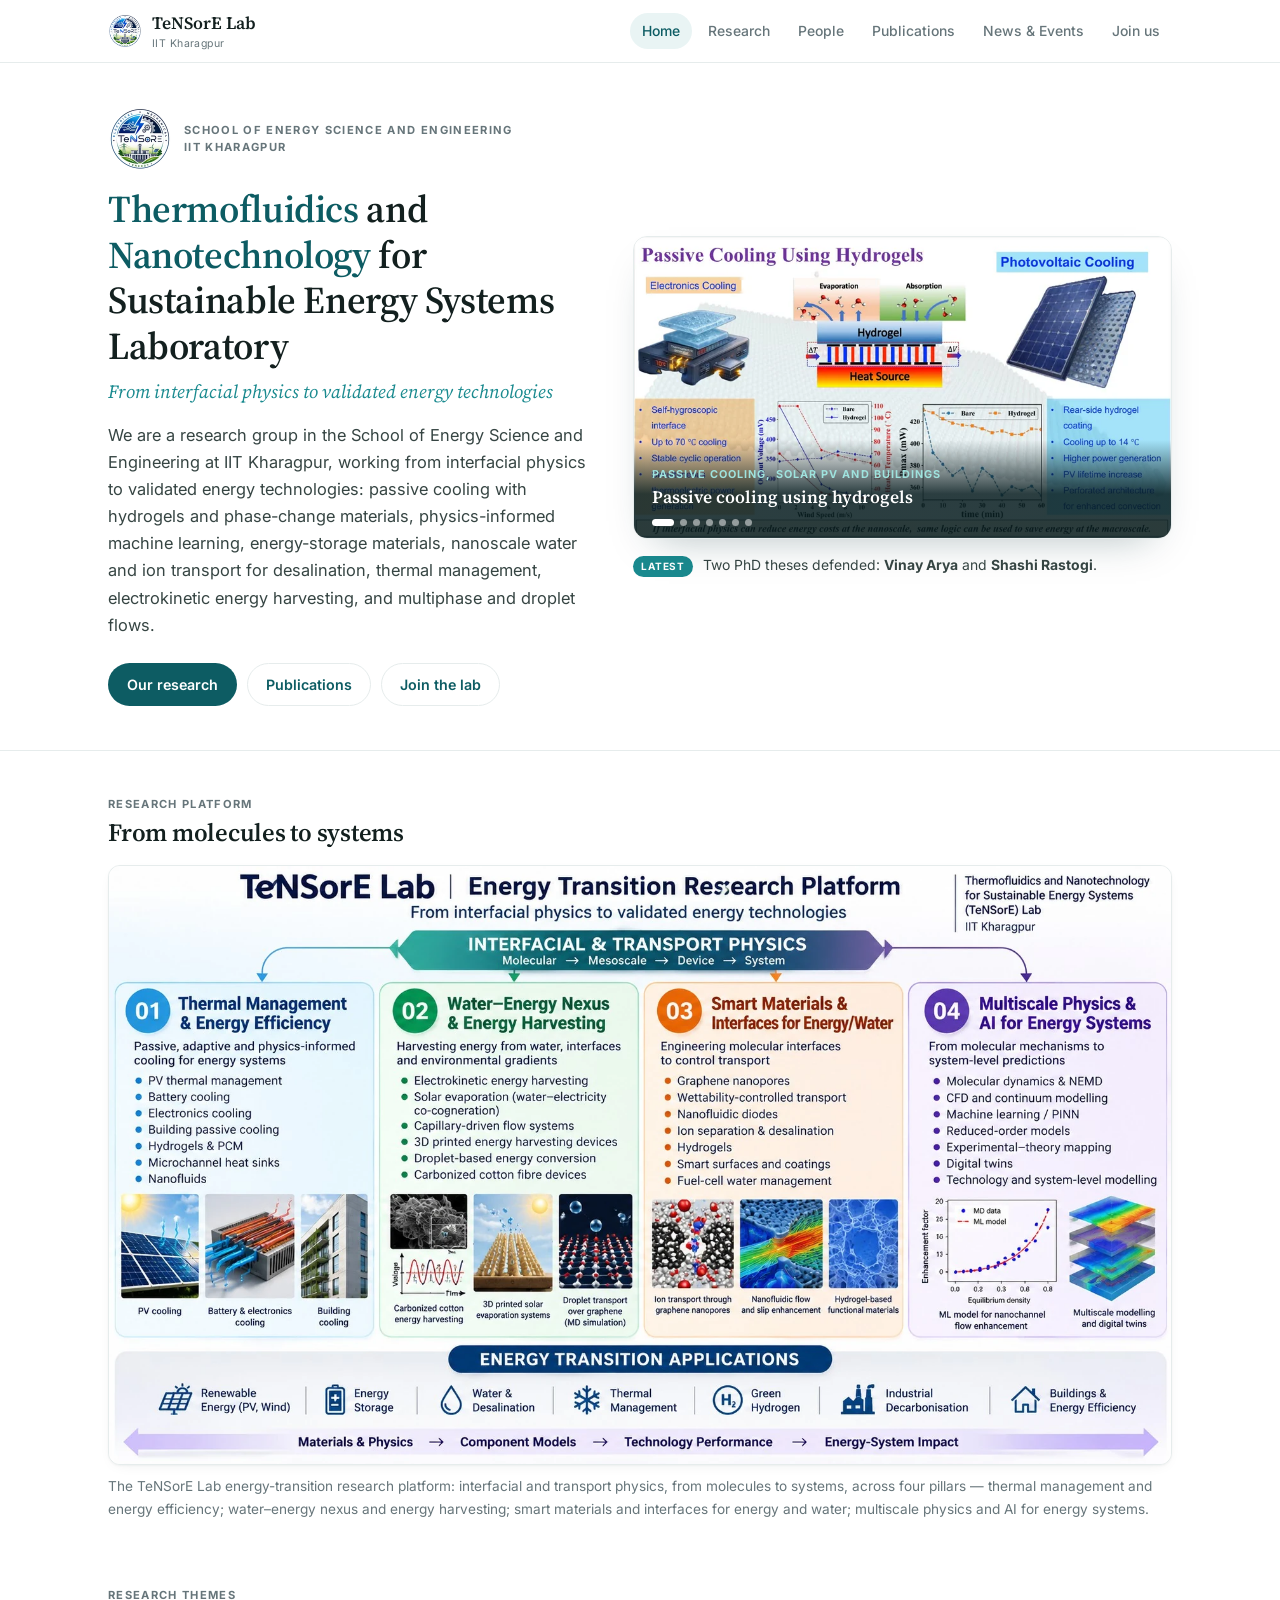
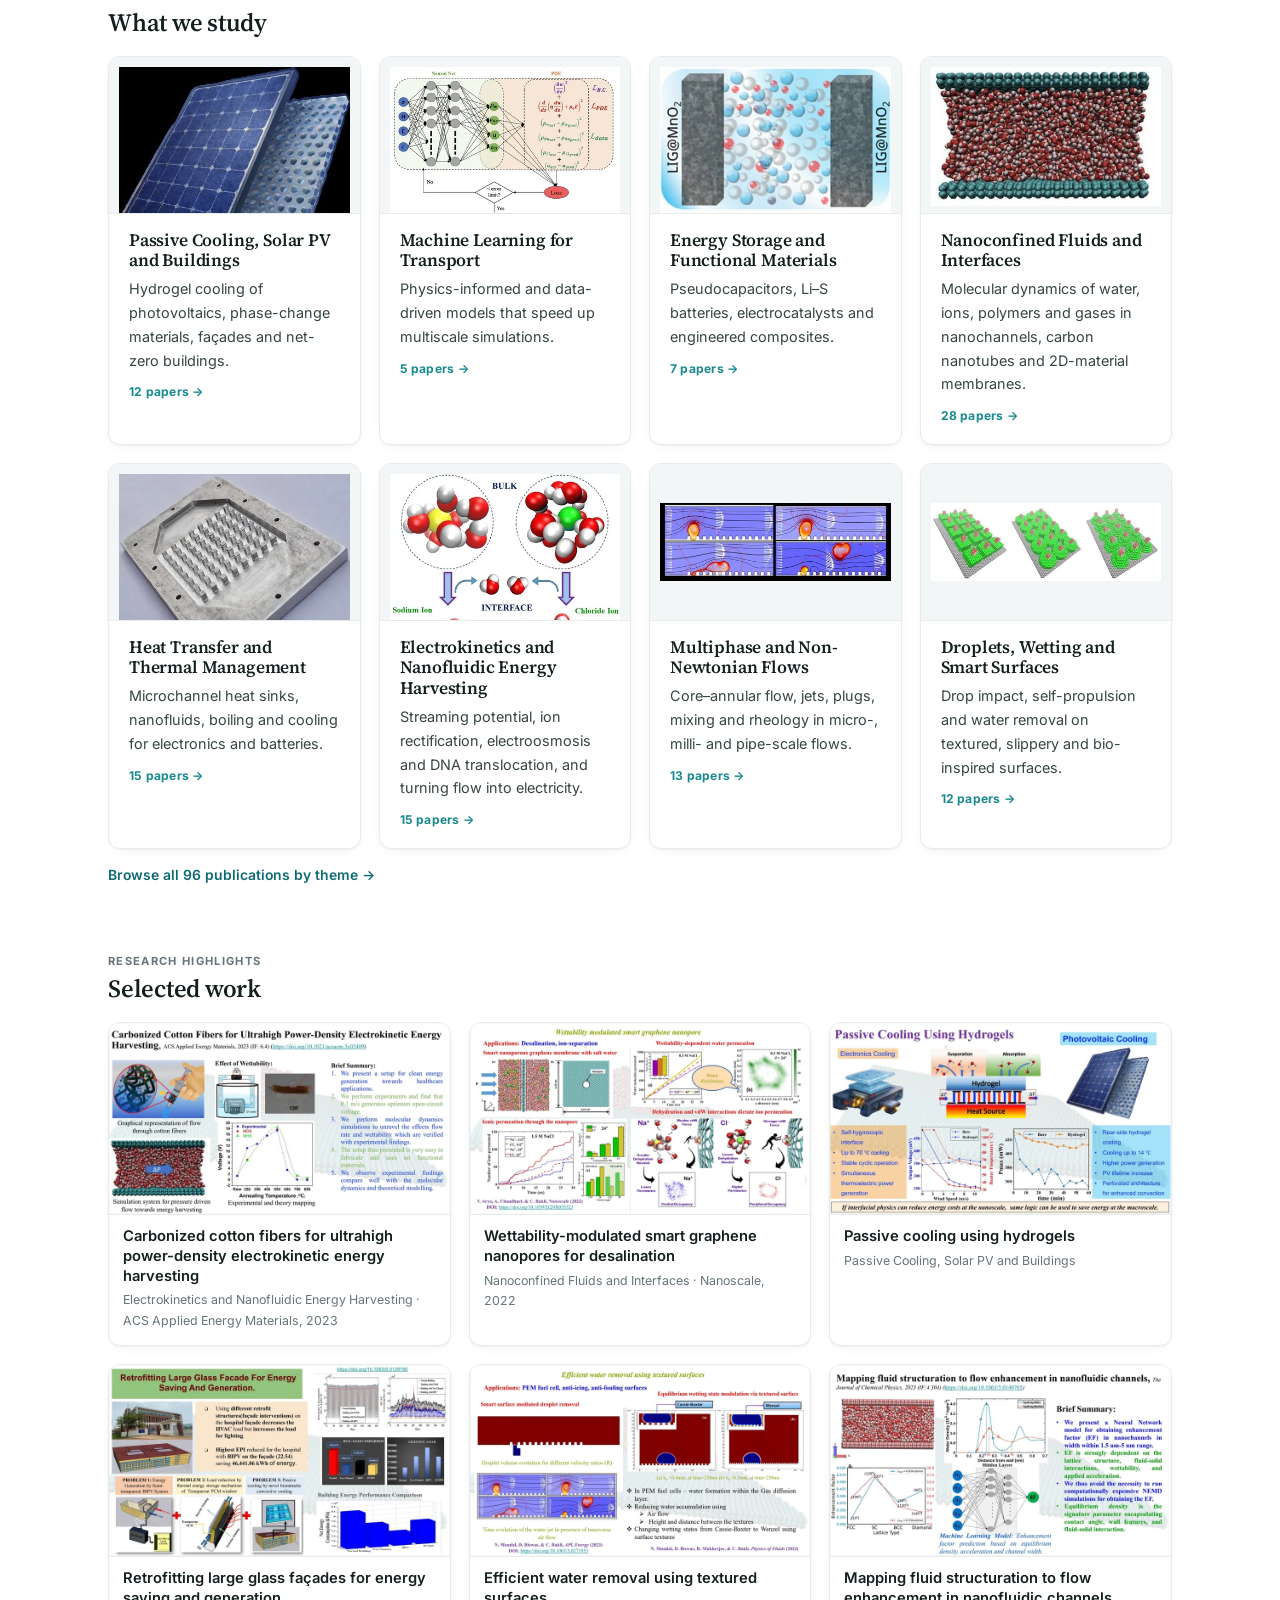
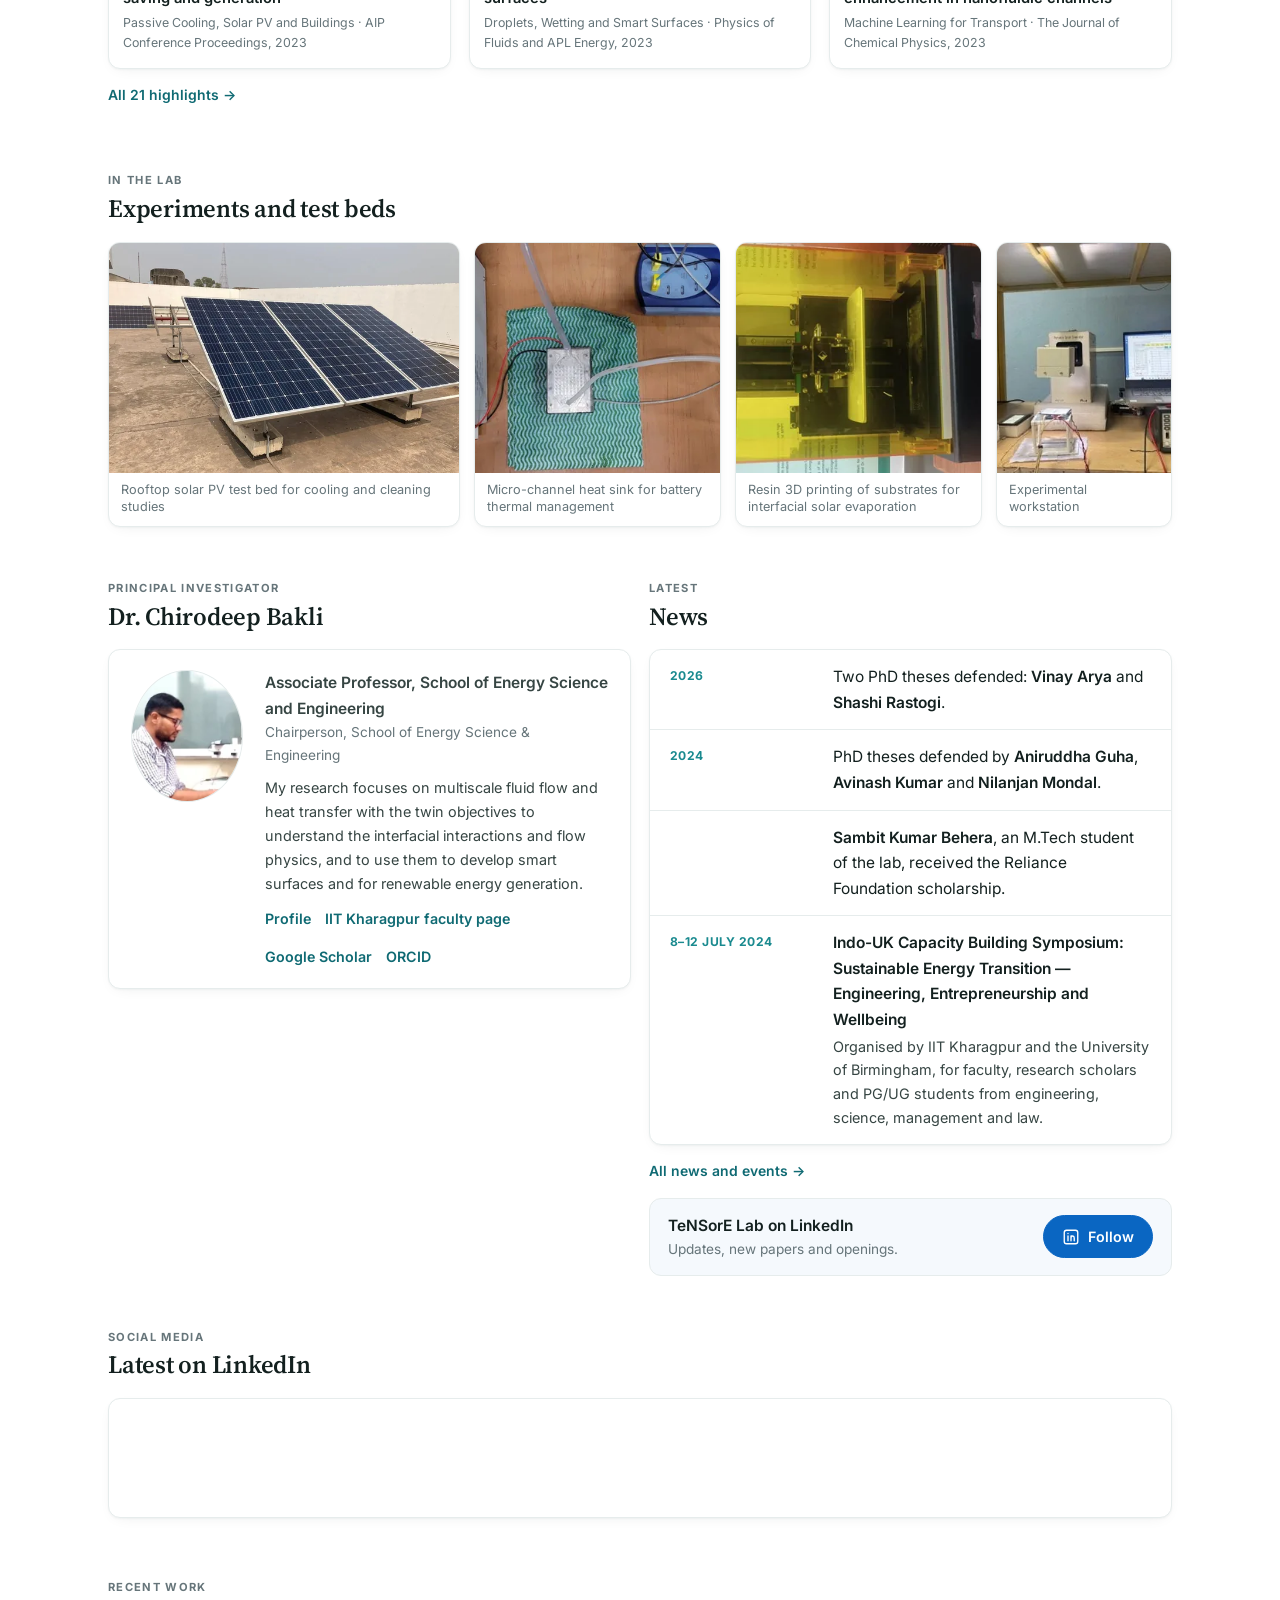
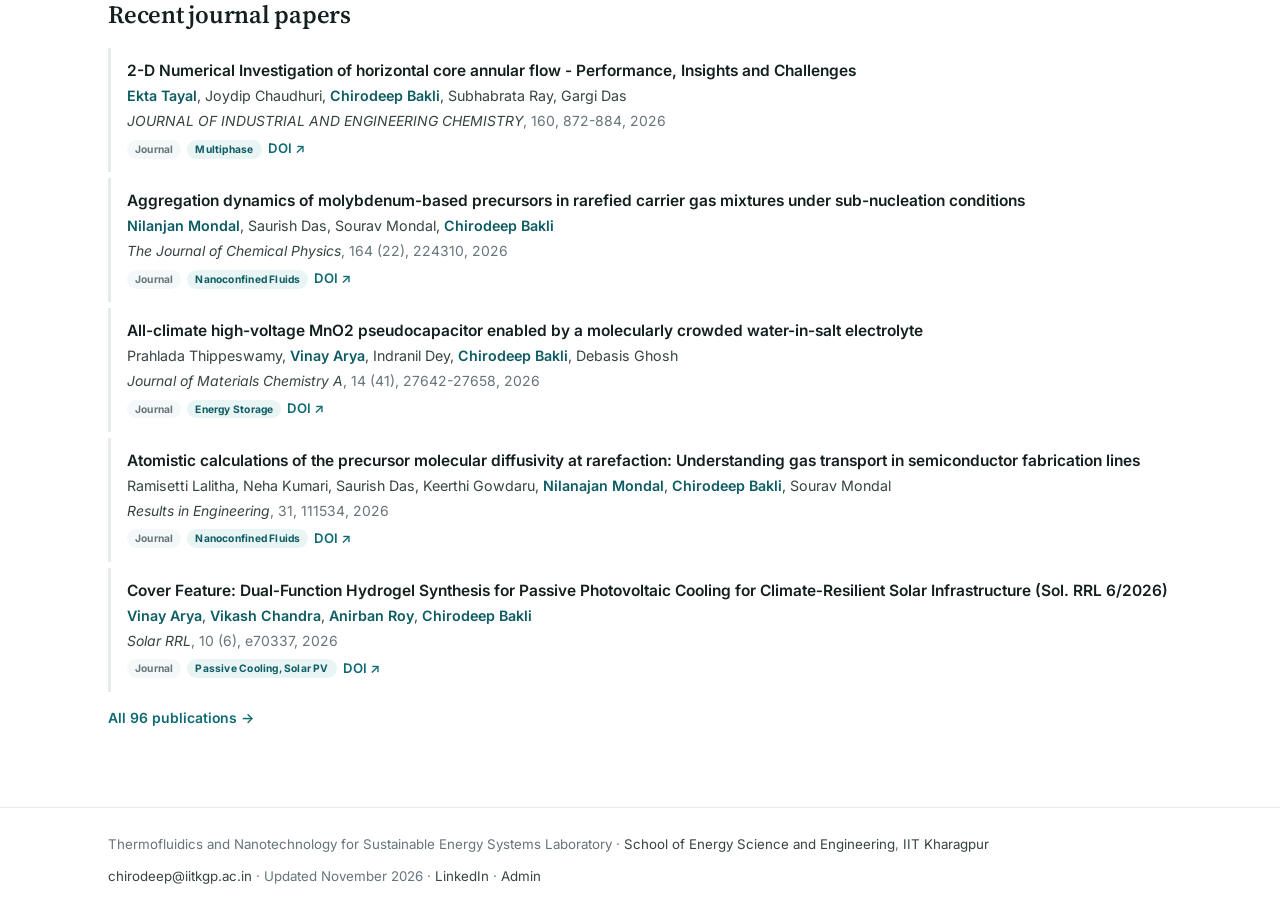
==== commit f913503e: "Lab site address: www.vinayarya.in/tensorelab (GitHub applies the account's custom domain) Co-Author" ====
--- a/index.html
+++ b/index.html
@@ -5,9 +5,9 @@
 <meta name="viewport" content="width=device-width, initial-scale=1">
 <title>TeNSorE Lab | IIT Kharagpur</title>
 <meta name="description" content="We are a research group in the School of Energy Science and Engineering at IIT Kharagpur, working from interfacial physics to validated energy technologies: passive cooling with hydrogels and phase-change materials, physics-informed machine learning, energy-storage materials, nanoscale water and ion transport for desalination, thermal management, electrokinetic energy harvesting, and multiphase and droplet flows.">
-<link rel="canonical" href="https://vinayarya29.github.io/tensorelab/">
+<link rel="canonical" href="https://www.vinayarya.in/tensorelab/">
 <meta property="og:type" content="website"><meta property="og:title" content="TeNSorE Lab | IIT Kharagpur">
-<meta property="og:description" content="We are a research group in the School of Energy Science and Engineering at IIT Kharagpur, working from interfacial physics to validated energy technologies: passive cooling with hydrogels and phase-change materials, physics-informed machine learning, energy-storage materials, nanoscale water and ion transport for desalination, thermal management, electrokinetic energy harvesting, and multiphase and droplet flows."><meta property="og:url" content="https://vinayarya29.github.io/tensorelab/">
+<meta property="og:description" content="We are a research group in the School of Energy Science and Engineering at IIT Kharagpur, working from interfacial physics to validated energy technologies: passive cooling with hydrogels and phase-change materials, physics-informed machine learning, energy-storage materials, nanoscale water and ion transport for desalination, thermal management, electrokinetic energy harvesting, and multiphase and droplet flows."><meta property="og:url" content="https://www.vinayarya.in/tensorelab/">
 <link rel="icon" href="images/tensore-logo-64.png" type="image/png"><link rel="apple-touch-icon" href="images/apple-touch-icon.png">
 <link rel="preconnect" href="https://fonts.googleapis.com"><link rel="preconnect" href="https://fonts.gstatic.com" crossorigin>
 <link href="https://fonts.googleapis.com/css2?family=Inter:wght@400;500;600;700&family=Source+Serif+4:ital,opsz,wght@0,8..60,500;0,8..60,600;1,8..60,400&display=swap" rel="stylesheet">
--- a/assets/site.css
+++ b/assets/site.css
@@ -327,3 +327,11 @@
 /* LinkedIn widget: fixed-height box that scrolls on its own */
 .li-widget { max-height: 640px; overflow-y: auto; overscroll-behavior: contain; border: 1px solid var(--rule); border-radius: var(--radius); padding: 10px; background: #fff; box-shadow: var(--shadow); scrollbar-width: thin; }
 @media (max-width: 700px) { .li-widget { max-height: 560px; } }
+/* images carry width/height attributes (to reserve space); let CSS aspect-ratio decide the box */
+.hl img, .theme-hl img, .photo img, .theme .figure img, .platform img { height: auto; }
+/* lab photos: one common height, cropped to fill */
+.photos { align-items: start; }
+.photo img { aspect-ratio: auto; height: 230px; width: 100%; object-fit: cover; }
+@media (max-width: 700px) { .photo img { height: 210px; } }
+/* hide the browser's alt-text placeholder over the blurred preview while an image is still loading */
+img[data-lqip] { color: transparent; font-size: 0; }
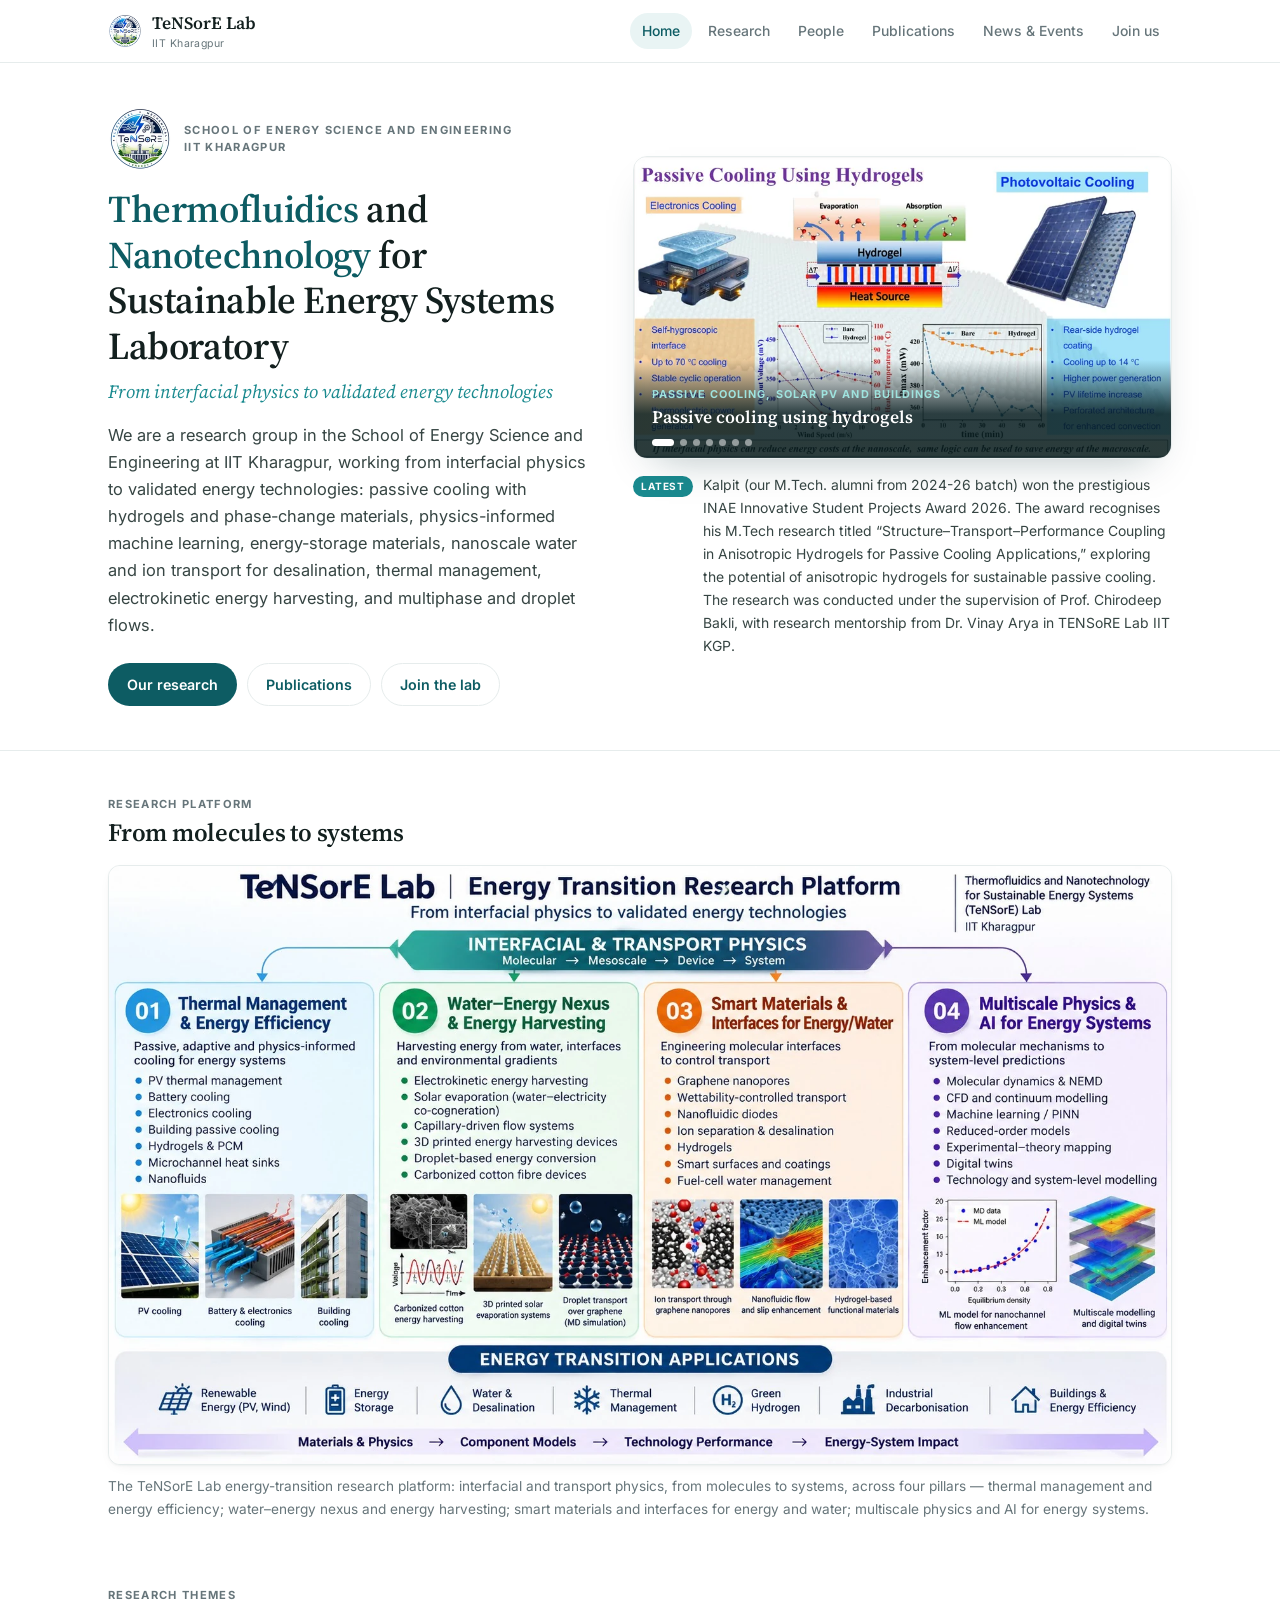
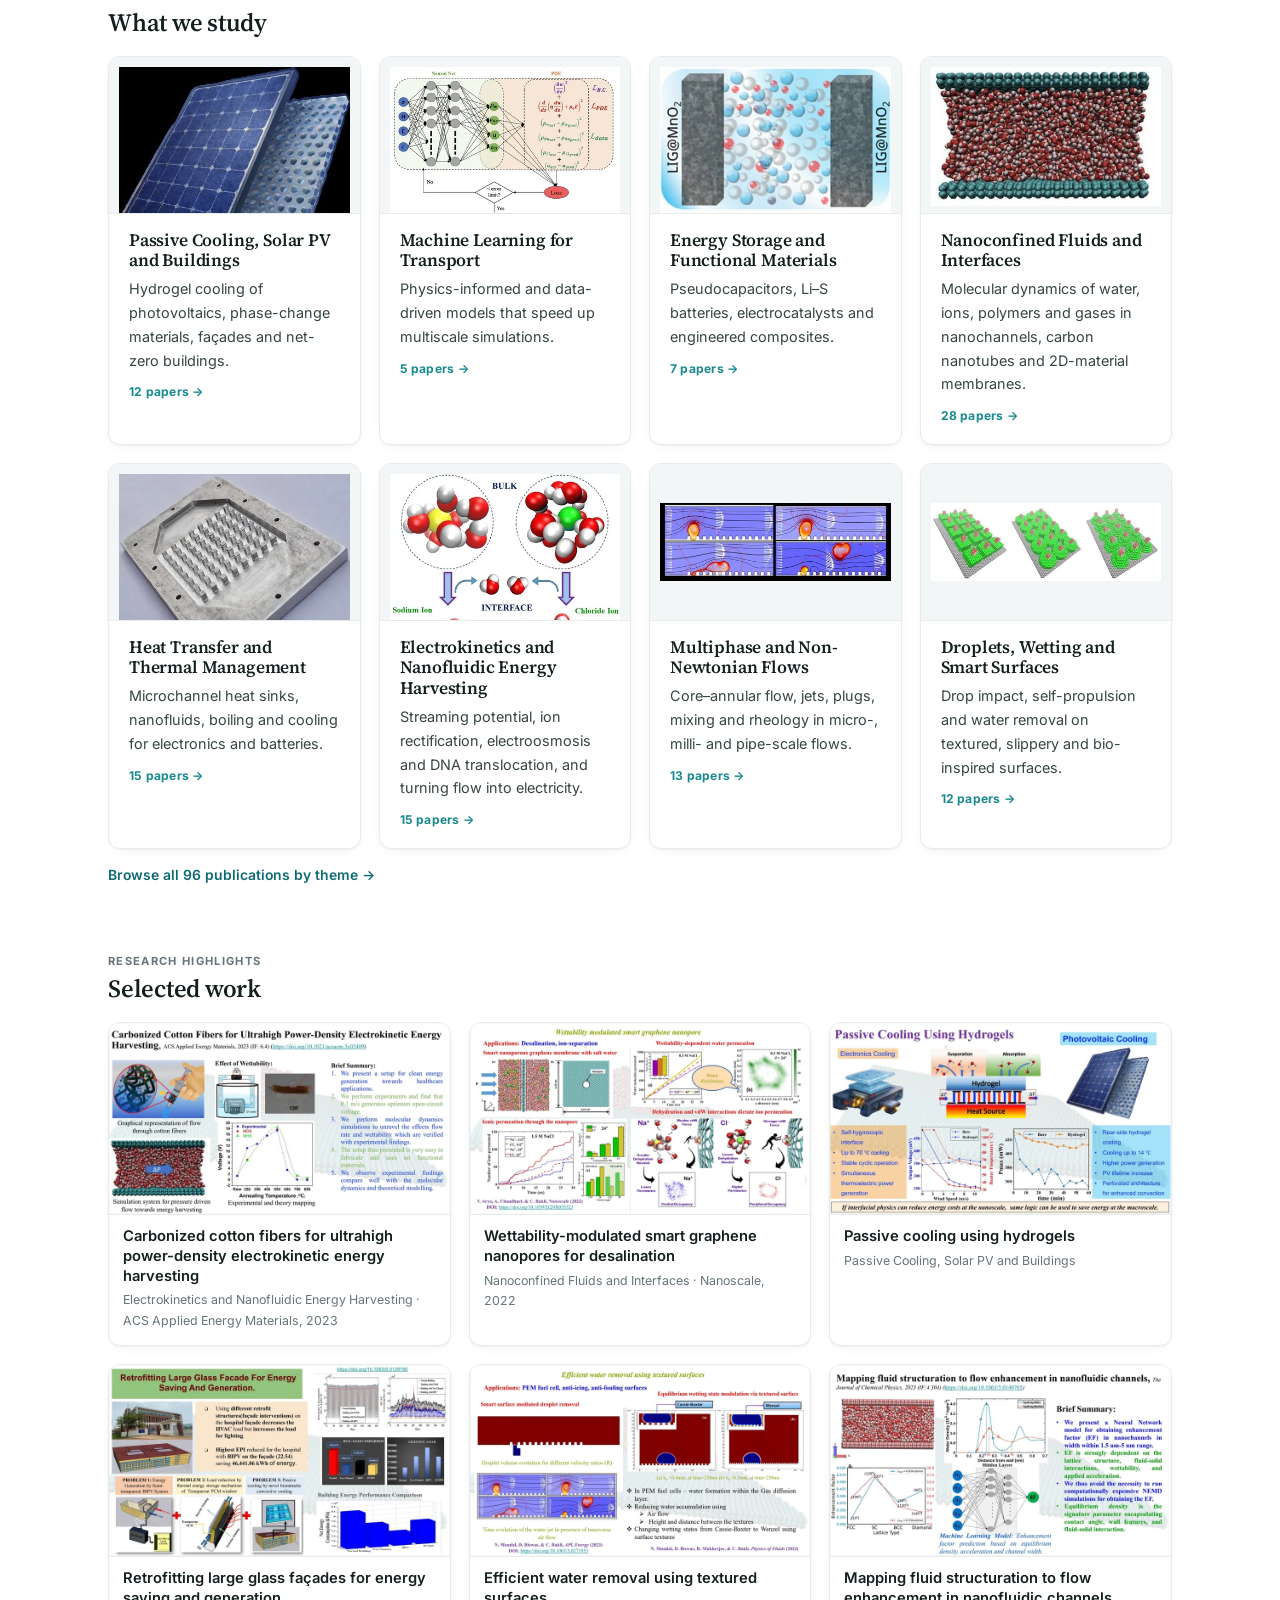
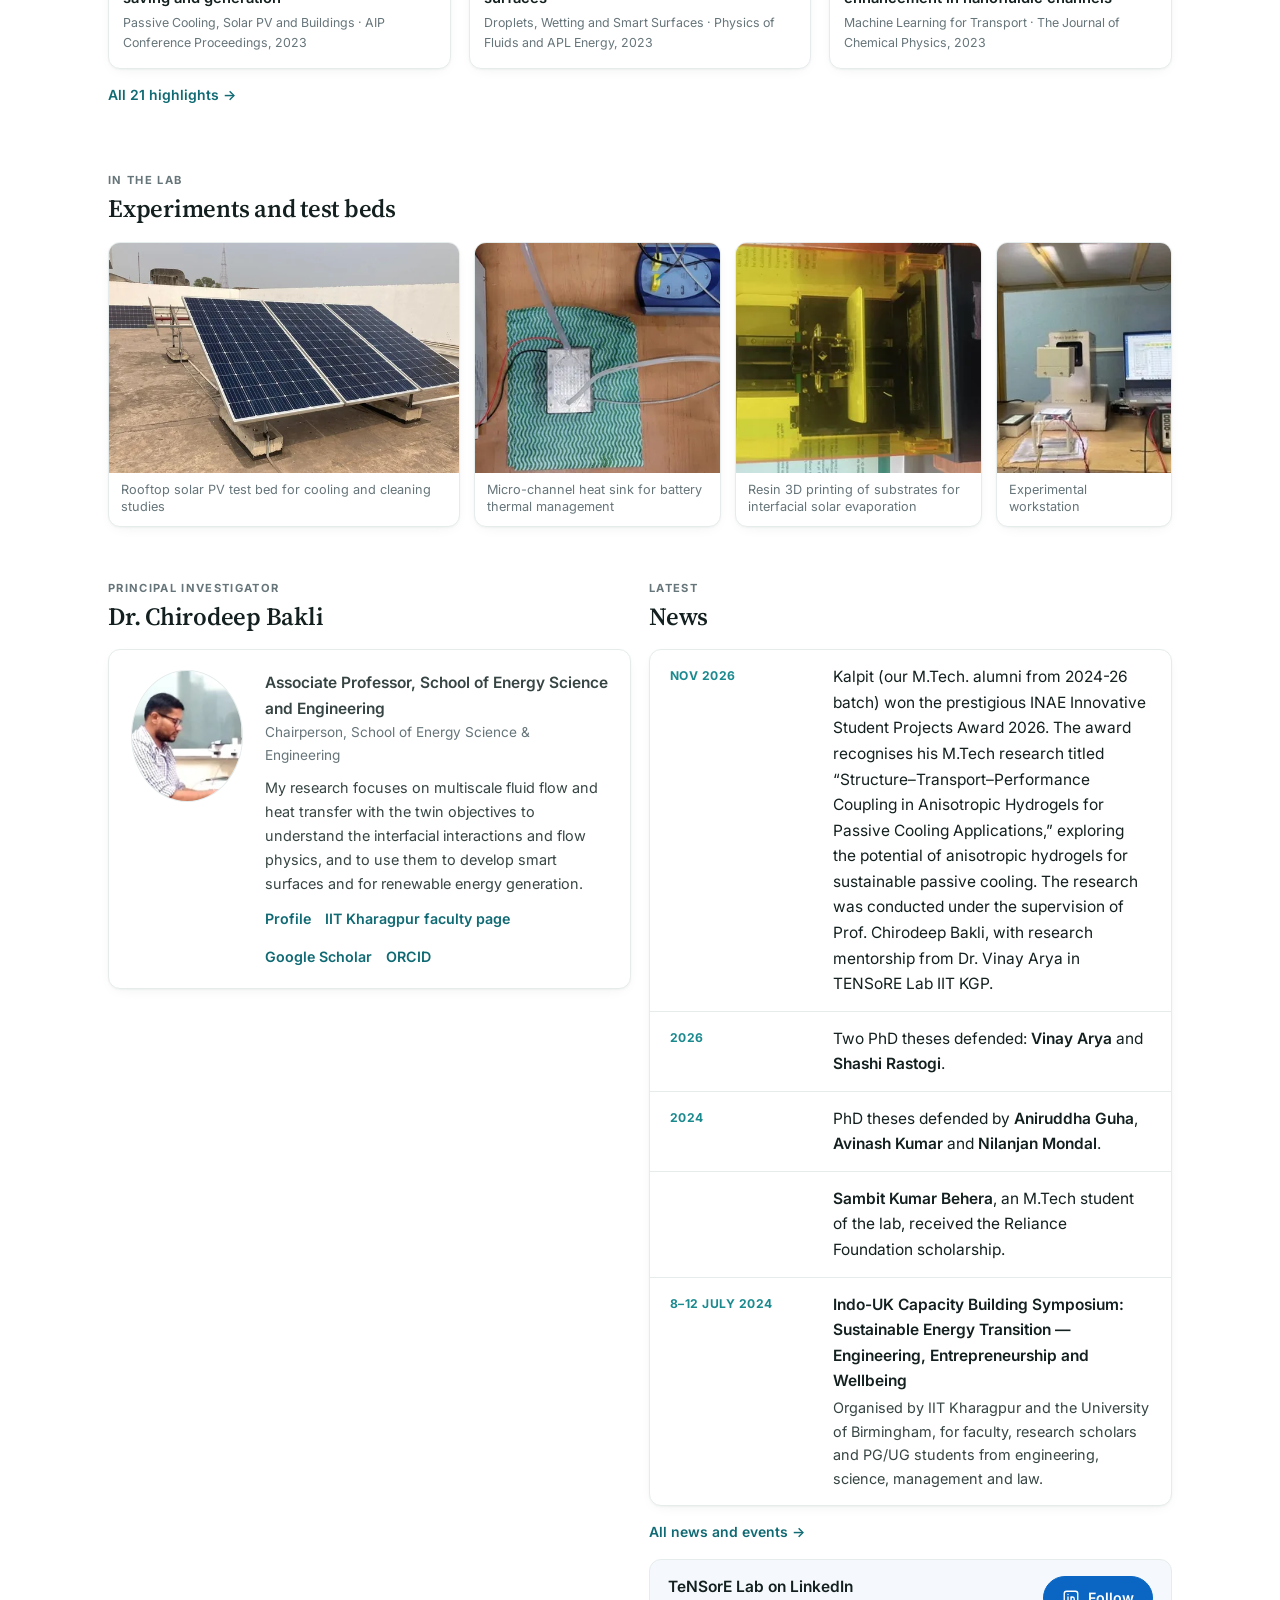
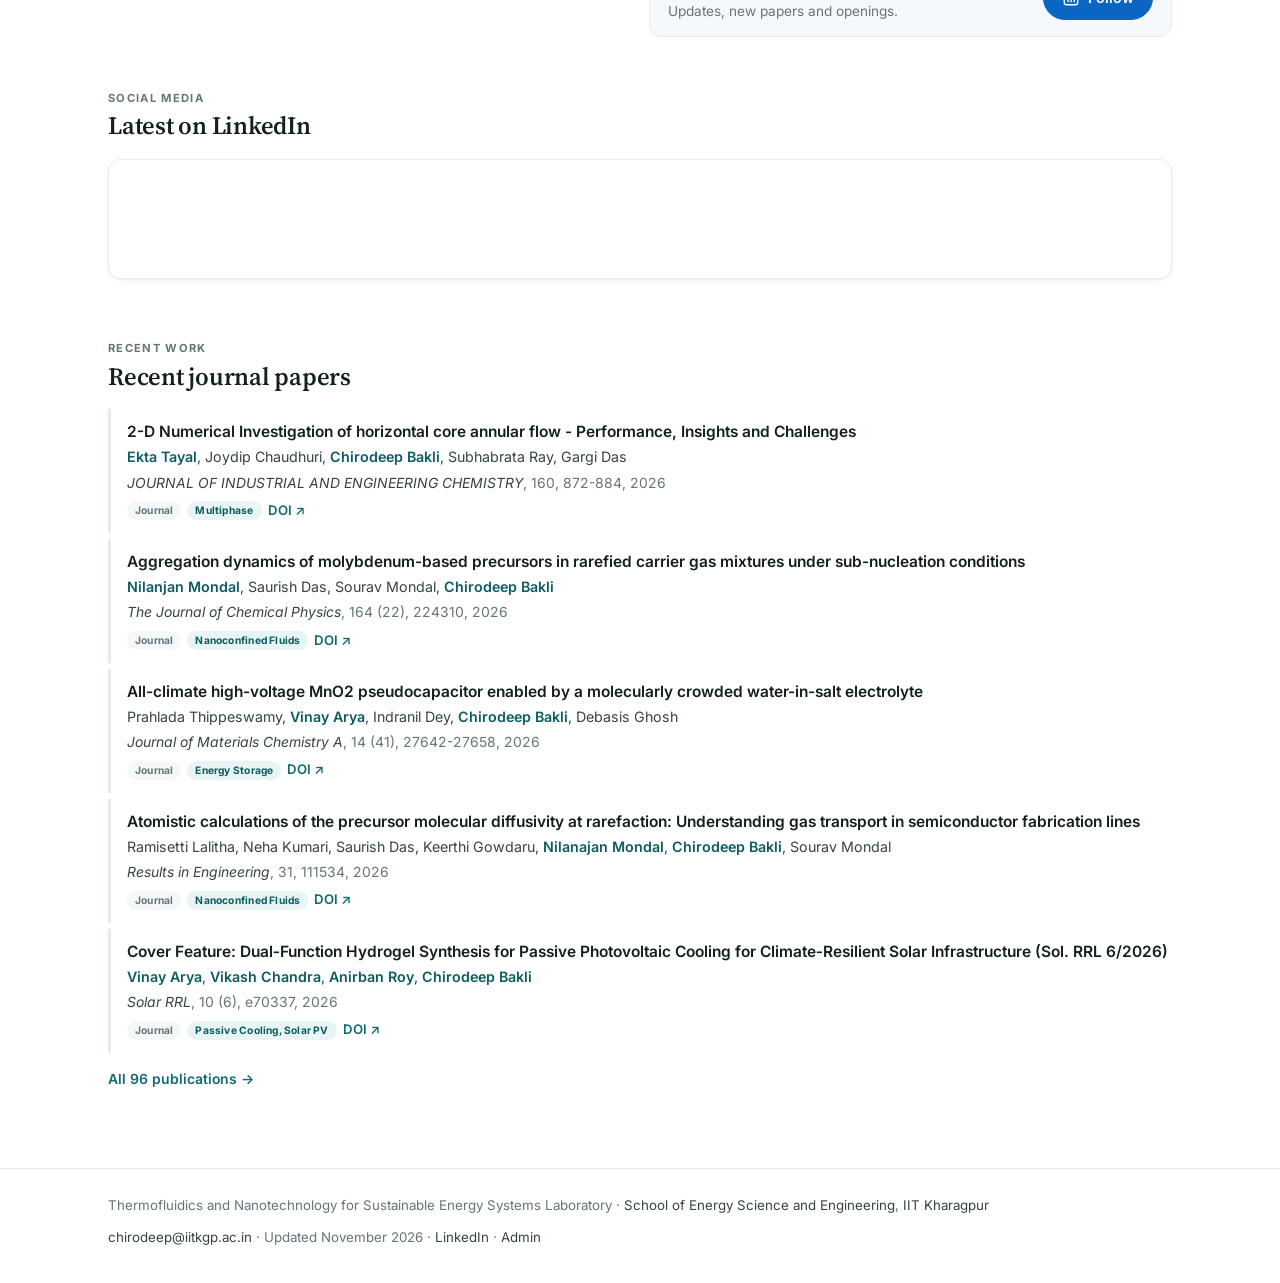
==== commit 42c308fc: "Rebuild pages" ====
--- a/index.html
+++ b/index.html
@@ -32,7 +32,7 @@
 <div><div class="carousel" aria-roledescription="carousel" aria-label="Research highlights"><div class="track"><button type="button" class="slide on" data-hl="10" aria-label="Enlarge: Passive cooling using hydrogels"><img alt="Passive cooling using hydrogels" width="1600" height="900" src="images/highlights/slide07.800.webp" srcset="images/highlights/slide07.800.webp 800w, images/highlights/slide07.1200.webp 1200w, images/highlights/slide07.1600.webp 1600w" sizes="(min-width: 960px) 560px, 92vw" loading="eager" fetchpriority="high" style="background-image:url([data-uri])" data-lqip decoding="async"><span class="cap"><span class="th">Passive Cooling, Solar PV and Buildings</span><b>Passive cooling using hydrogels</b></span></button><button type="button" class="slide" data-hl="1" aria-label="Enlarge: Mapping fluid structuration to flow enhancement in nanofluidic channels" tabindex=-1><img alt="Mapping fluid structuration to flow enhancement in nanofluidic channels" width="1600" height="900" data-src="images/highlights/slide03.800.webp" data-srcset="images/highlights/slide03.800.webp 800w, images/highlights/slide03.1200.webp 1200w, images/highlights/slide03.1600.webp 1600w" sizes="(min-width: 960px) 560px, 92vw" loading="lazy" style="background-image:url([data-uri])" data-lqip decoding="async"><span class="cap"><span class="th">Machine Learning for Transport</span><b>Mapping fluid structuration to flow enhancement in nanofluidic channels</b></span></button><button type="button" class="slide" data-hl="19" aria-label="Enlarge: AI and nanothermodynamics for advanced thermal and energy-storage materials" tabindex=-1><img alt="AI and nanothermodynamics for advanced thermal and energy-storage materials" width="1600" height="900" data-src="images/highlights/htw06.800.webp" data-srcset="images/highlights/htw06.800.webp 800w, images/highlights/htw06.1200.webp 1200w, images/highlights/htw06.1600.webp 1600w" sizes="(min-width: 960px) 560px, 92vw" loading="lazy" style="background-image:url([data-uri])" data-lqip decoding="async"><span class="cap"><span class="th">Energy Storage and Functional Materials</span><b>AI and nanothermodynamics for advanced thermal and energy-storage materials</b></span></button><button type="button" class="slide" data-hl="3" aria-label="Enlarge: Porous-media capillary flow for solar-evaporation-based energy harvesting" tabindex=-1><img alt="Porous-media capillary flow for solar-evaporation-based energy harvesting" width="1600" height="900" data-src="images/highlights/slide05.800.webp" data-srcset="images/highlights/slide05.800.webp 800w, images/highlights/slide05.1200.webp 1200w, images/highlights/slide05.1600.webp 1600w" sizes="(min-width: 960px) 560px, 92vw" loading="lazy" style="background-image:url([data-uri])" data-lqip decoding="async"><span class="cap"><span class="th">Nanoconfined Fluids and Interfaces</span><b>Porous-media capillary flow for solar-evaporation-based energy harvesting</b></span></button><button type="button" class="slide" data-hl="8" aria-label="Enlarge: Electronics cooling with shape-engineered interfaces and non-Newtonian nanofluids" tabindex=-1><img alt="Electronics cooling with shape-engineered interfaces and non-Newtonian nanofluids" width="1600" height="900" data-src="images/highlights/slide12.800.webp" data-srcset="images/highlights/slide12.800.webp 800w, images/highlights/slide12.1200.webp 1200w, images/highlights/slide12.1600.webp 1600w" sizes="(min-width: 960px) 560px, 92vw" loading="lazy" style="background-image:url([data-uri])" data-lqip decoding="async"><span class="cap"><span class="th">Heat Transfer and Thermal Management</span><b>Electronics cooling with shape-engineered interfaces and non-Newtonian nanofluids</b></span></button><button type="button" class="slide" data-hl="0" aria-label="Enlarge: Carbonized cotton fibers for ultrahigh power-density electrokinetic energy harvesting" tabindex=-1><img alt="Carbonized cotton fibers for ultrahigh power-density electrokinetic energy harvesting" width="1600" height="900" data-src="images/highlights/slide02.800.webp" data-srcset="images/highlights/slide02.800.webp 800w, images/highlights/slide02.1200.webp 1200w, images/highlights/slide02.1600.webp 1600w" sizes="(min-width: 960px) 560px, 92vw" loading="lazy" style="background-image:url([data-uri])" data-lqip decoding="async"><span class="cap"><span class="th">Electrokinetics and Nanofluidic Energy Harvesting</span><b>Carbonized cotton fibers for ultrahigh power-density electrokinetic energy harvesting</b></span></button><button type="button" class="slide" data-hl="7" aria-label="Enlarge: Efficient water removal using textured surfaces" tabindex=-1><img alt="Efficient water removal using textured surfaces" width="1600" height="900" data-src="images/highlights/slide11.800.webp" data-srcset="images/highlights/slide11.800.webp 800w, images/highlights/slide11.1200.webp 1200w, images/highlights/slide11.1600.webp 1600w" sizes="(min-width: 960px) 560px, 92vw" loading="lazy" style="background-image:url([data-uri])" data-lqip decoding="async"><span class="cap"><span class="th">Droplets, Wetting and Smart Surfaces</span><b>Efficient water removal using textured surfaces</b></span></button></div>
 <button type="button" class="nav prev" aria-label="Previous slide">‹</button><button type="button" class="nav next" aria-label="Next slide">›</button>
 <div class="dots"><button type="button" aria-label="Slide 1" aria-current=true></button><button type="button" aria-label="Slide 2"></button><button type="button" aria-label="Slide 3"></button><button type="button" aria-label="Slide 4"></button><button type="button" aria-label="Slide 5"></button><button type="button" aria-label="Slide 6"></button><button type="button" aria-label="Slide 7"></button></div></div>
-<a class="latest" href="news.html"><span class="tag">Latest</span><span>Two PhD theses defended: <b>Vinay Arya</b> and <b>Shashi Rastogi</b>.</span></a></div>
+<a class="latest" href="news.html"><span class="tag">Latest</span><span>Kalpit (our M.Tech. alumni from 2024-26 batch) won the prestigious INAE Innovative Student Projects Award 2026. The award recognises his M.Tech research titled “Structure–Transport–Performance Coupling in Anisotropic Hydrogels for Passive Cooling Applications,” exploring the potential of anisotropic hydrogels for sustainable passive cooling. The research was conducted under the supervision of Prof. Chirodeep Bakli, with research mentorship from Dr. Vinay Arya in TENSoRE Lab IIT KGP.</span></a></div>
 </div></div>
 <div class="wrap">
 <section><div class="eyebrow">Research platform</div><h2 class="sec">From molecules to systems</h2>
@@ -49,7 +49,7 @@
 <div class="t">Associate Professor, School of Energy Science and Engineering</div><div class="note">Chairperson, School of Energy Science &amp; Engineering</div>
 <p class="lead2" style="margin:10px 0 0">My research focuses on multiscale fluid flow and heat transfer with the twin objectives to understand the interfacial interactions and flow physics, and to use them to develop smart surfaces and for renewable energy generation.</p>
 <div class="links"><a href="people.html#pi">Profile</a><a href="https://www.iitkgp.ac.in/department/ES/faculty/es-chirodeep">IIT Kharagpur faculty page</a><a href="https://scholar.google.com/citations?user=cBwTBoQAAAAJ&amp;hl=en">Google Scholar</a><a href="https://orcid.org/0000-0002-5882-143X">ORCID</a></div></div></div></div>
-<div><div class="eyebrow">Latest</div><h2 class="sec">News</h2><ul class="list reveal"><li><time>2026</time><div class="what">Two PhD theses defended: <b>Vinay Arya</b> and <b>Shashi Rastogi</b>.</div></li><li><time>2024</time><div class="what">PhD theses defended by <b>Aniruddha Guha</b>, <b>Avinash Kumar</b> and <b>Nilanjan Mondal</b>.</div></li><li><time>&nbsp;</time><div class="what"><b>Sambit Kumar Behera</b>, an M.Tech student of the lab, received the Reliance Foundation scholarship.</div></li><li><time>8–12 July 2024</time><div class="what"><b>Indo-UK Capacity Building Symposium: Sustainable Energy Transition — Engineering, Entrepreneurship and Wellbeing</b><p>Organised by IIT Kharagpur and the University of Birmingham, for faculty, research scholars and PG/UG students from engineering, science, management and law.</p></div></li></ul>
+<div><div class="eyebrow">Latest</div><h2 class="sec">News</h2><ul class="list reveal"><li><time>Nov 2026</time><div class="what">Kalpit (our M.Tech. alumni from 2024-26 batch) won the prestigious INAE Innovative Student Projects Award 2026. The award recognises his M.Tech research titled “Structure–Transport–Performance Coupling in Anisotropic Hydrogels for Passive Cooling Applications,” exploring the potential of anisotropic hydrogels for sustainable passive cooling. The research was conducted under the supervision of Prof. Chirodeep Bakli, with research mentorship from Dr. Vinay Arya in TENSoRE Lab IIT KGP.</div></li><li><time>2026</time><div class="what">Two PhD theses defended: <b>Vinay Arya</b> and <b>Shashi Rastogi</b>.</div></li><li><time>2024</time><div class="what">PhD theses defended by <b>Aniruddha Guha</b>, <b>Avinash Kumar</b> and <b>Nilanjan Mondal</b>.</div></li><li><time>&nbsp;</time><div class="what"><b>Sambit Kumar Behera</b>, an M.Tech student of the lab, received the Reliance Foundation scholarship.</div></li><li><time>8–12 July 2024</time><div class="what"><b>Indo-UK Capacity Building Symposium: Sustainable Energy Transition — Engineering, Entrepreneurship and Wellbeing</b><p>Organised by IIT Kharagpur and the University of Birmingham, for faculty, research scholars and PG/UG students from engineering, science, management and law.</p></div></li></ul>
 <p class="more"><a href="news.html">All news and events →</a></p>
 <div class="li-card reveal"><div><b>TeNSorE Lab on LinkedIn</b><span>Updates, new papers and openings.</span></div><a class="btn li" href="https://www.linkedin.com/company/tensore-lab-iit-kgp/" target="_blank" rel="noopener"><svg viewBox="0 0 24 24" aria-hidden="true"><rect x="3" y="3" width="18" height="18" rx="3"/><path d="M8 10.5V17M8 7.2v.1M12 17v-3.6c0-1.7 1-2.7 2.3-2.7s2 .9 2 2.6V17M12 10.5V17"/></svg><span>Follow</span></a></div></div>
 </div></section>
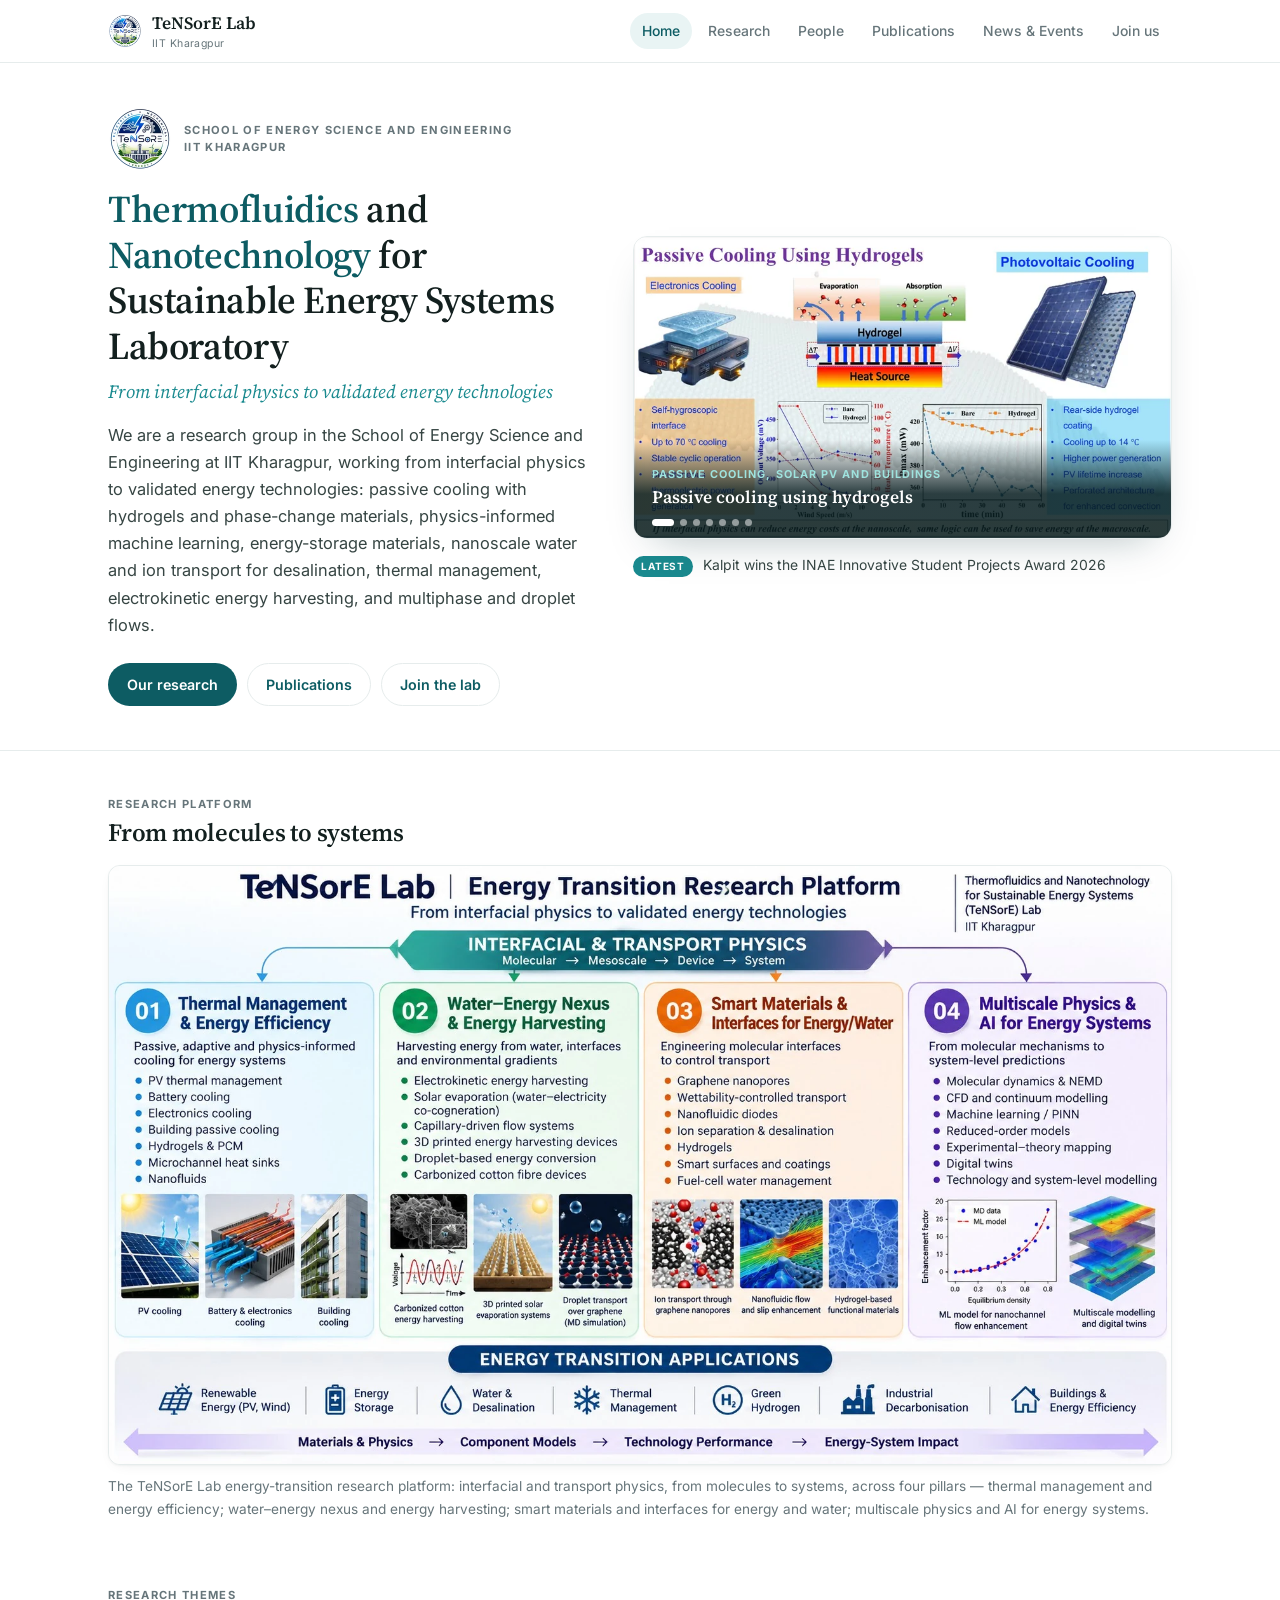
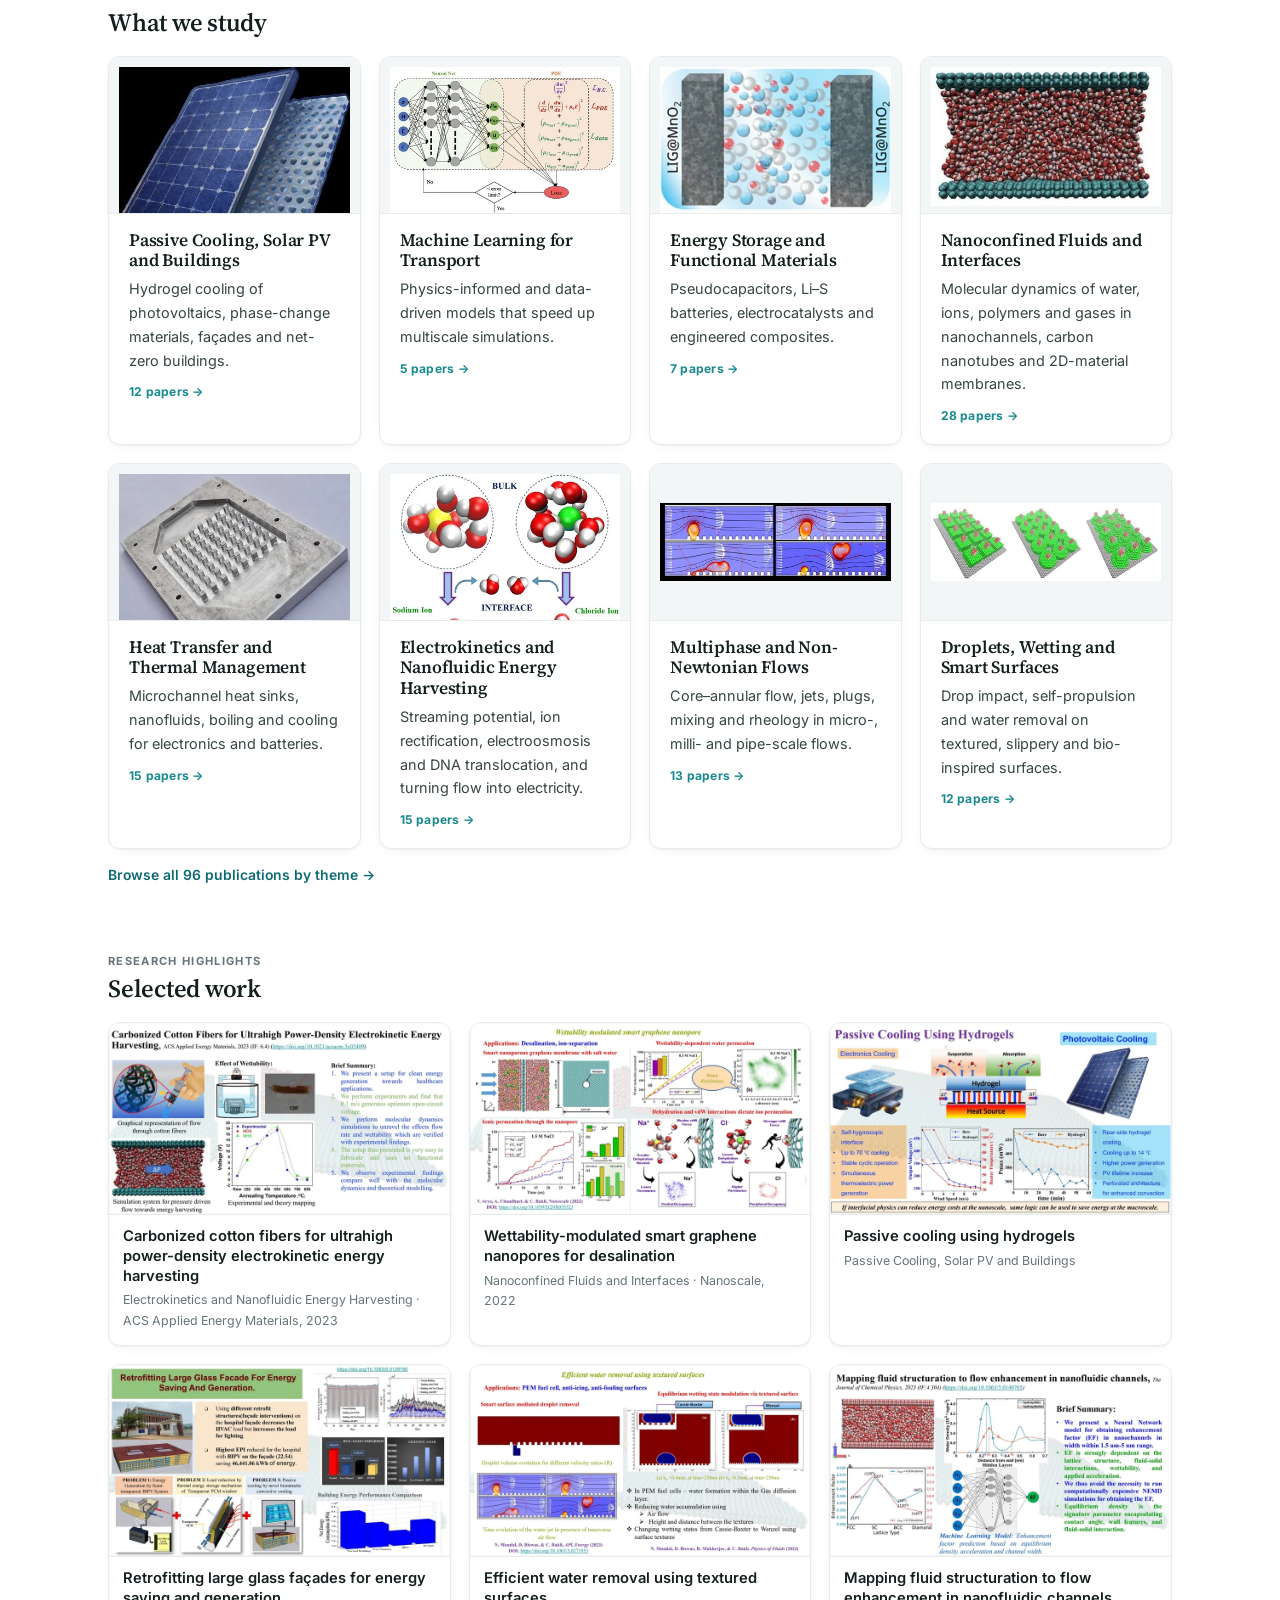
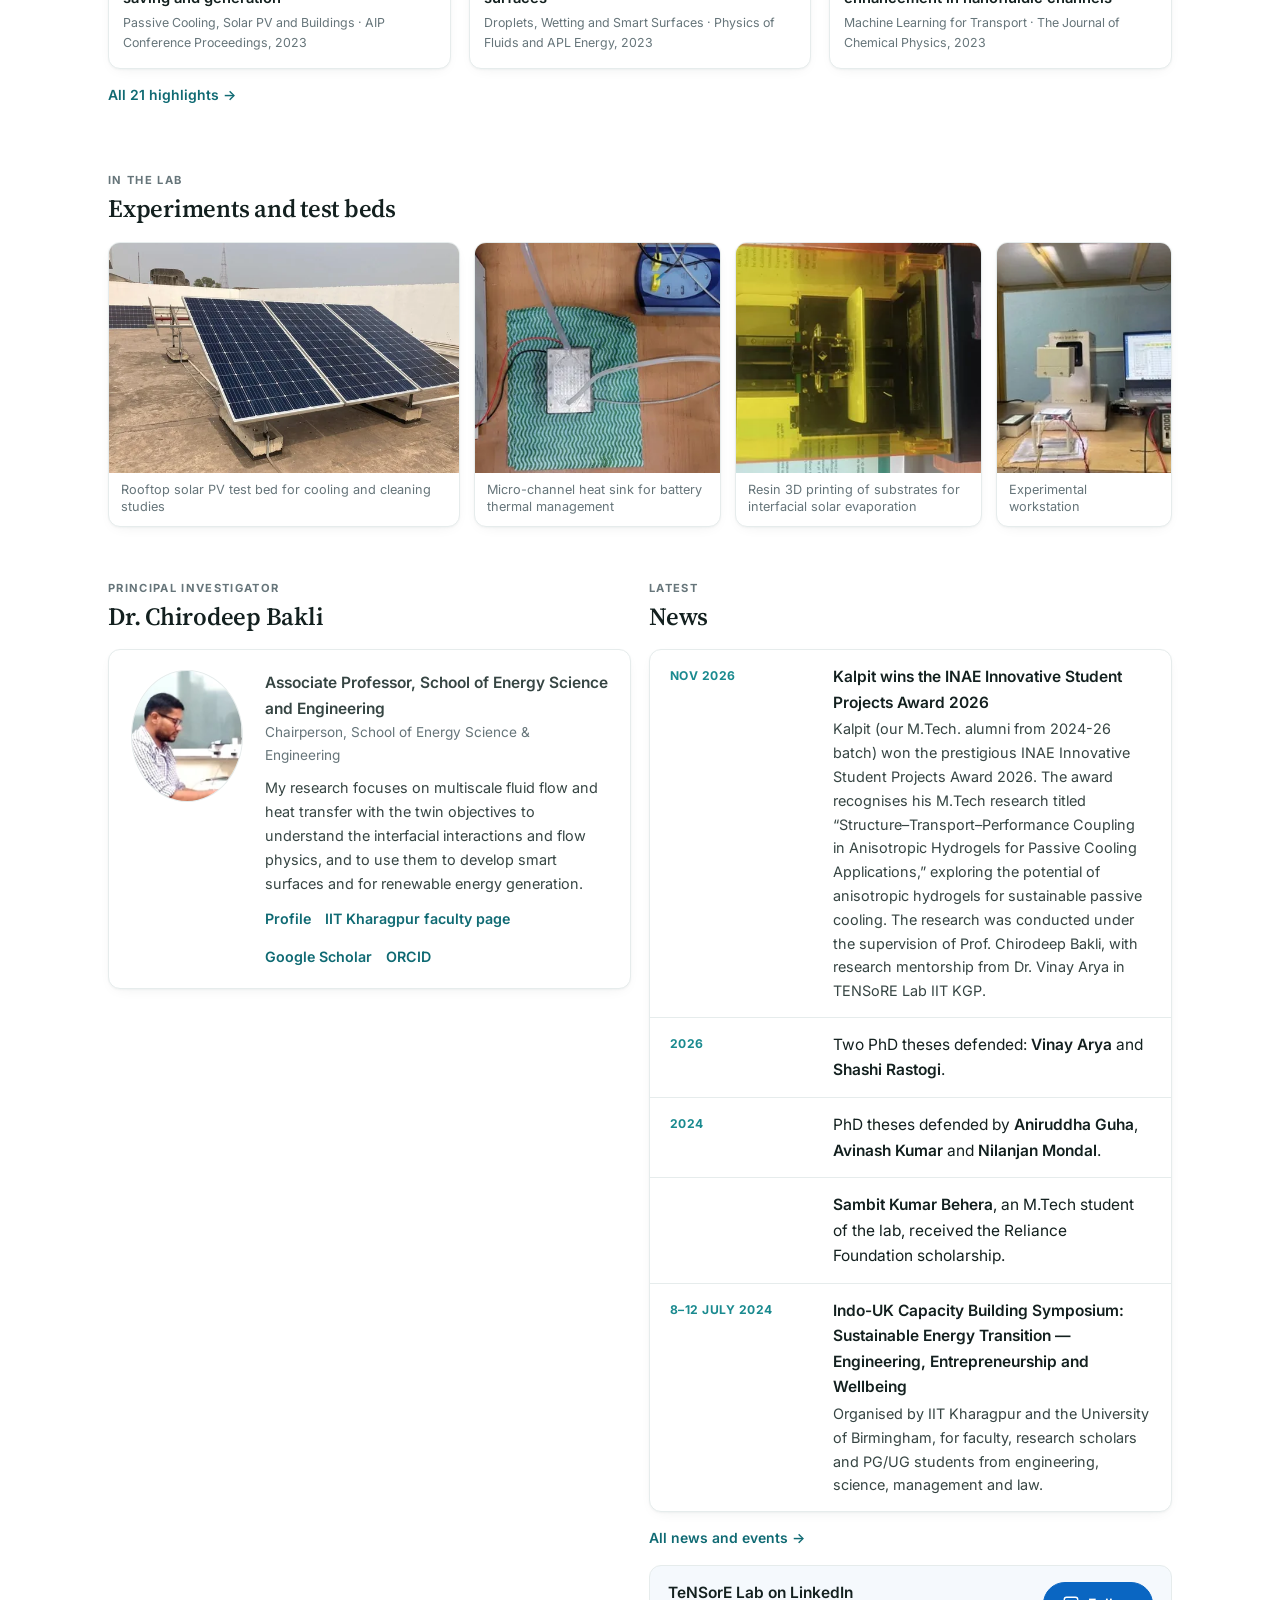
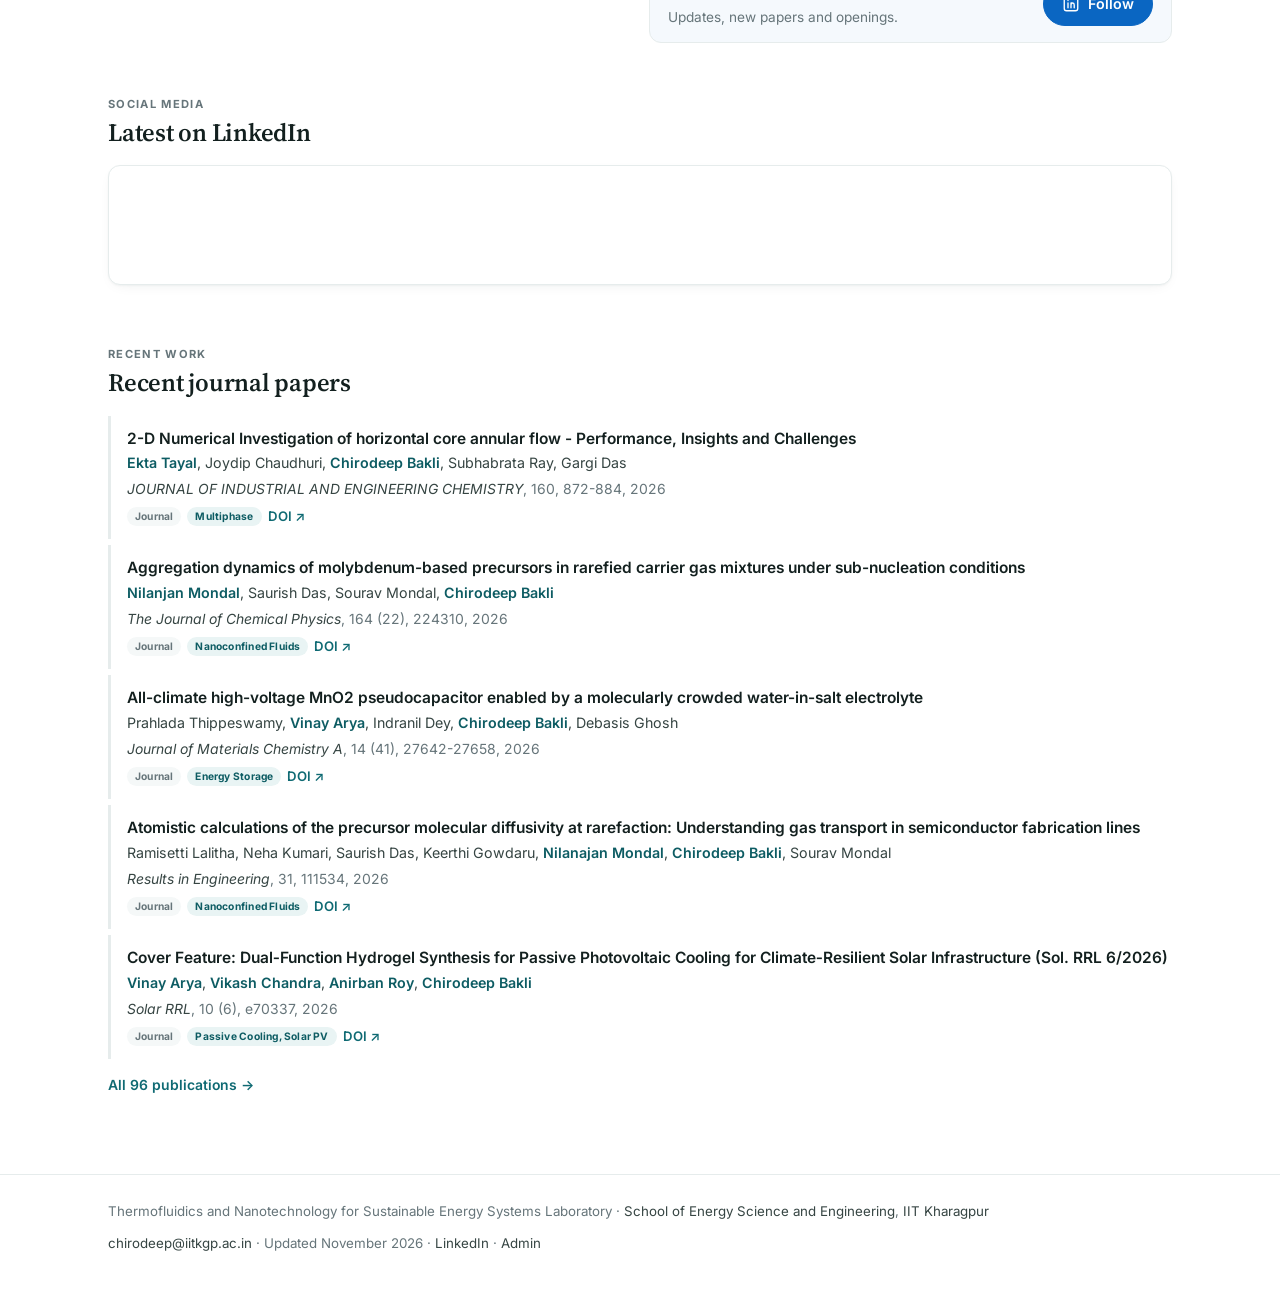
==== commit d988fbbd: "News items: optional heading plus details; editable in admin Co-Authored-By: Claude Opus 5.5 <norepl" ====
--- a/index.html
+++ b/index.html
@@ -32,7 +32,7 @@
 <div><div class="carousel" aria-roledescription="carousel" aria-label="Research highlights"><div class="track"><button type="button" class="slide on" data-hl="10" aria-label="Enlarge: Passive cooling using hydrogels"><img alt="Passive cooling using hydrogels" width="1600" height="900" src="images/highlights/slide07.800.webp" srcset="images/highlights/slide07.800.webp 800w, images/highlights/slide07.1200.webp 1200w, images/highlights/slide07.1600.webp 1600w" sizes="(min-width: 960px) 560px, 92vw" loading="eager" fetchpriority="high" style="background-image:url([data-uri])" data-lqip decoding="async"><span class="cap"><span class="th">Passive Cooling, Solar PV and Buildings</span><b>Passive cooling using hydrogels</b></span></button><button type="button" class="slide" data-hl="1" aria-label="Enlarge: Mapping fluid structuration to flow enhancement in nanofluidic channels" tabindex=-1><img alt="Mapping fluid structuration to flow enhancement in nanofluidic channels" width="1600" height="900" data-src="images/highlights/slide03.800.webp" data-srcset="images/highlights/slide03.800.webp 800w, images/highlights/slide03.1200.webp 1200w, images/highlights/slide03.1600.webp 1600w" sizes="(min-width: 960px) 560px, 92vw" loading="lazy" style="background-image:url([data-uri])" data-lqip decoding="async"><span class="cap"><span class="th">Machine Learning for Transport</span><b>Mapping fluid structuration to flow enhancement in nanofluidic channels</b></span></button><button type="button" class="slide" data-hl="19" aria-label="Enlarge: AI and nanothermodynamics for advanced thermal and energy-storage materials" tabindex=-1><img alt="AI and nanothermodynamics for advanced thermal and energy-storage materials" width="1600" height="900" data-src="images/highlights/htw06.800.webp" data-srcset="images/highlights/htw06.800.webp 800w, images/highlights/htw06.1200.webp 1200w, images/highlights/htw06.1600.webp 1600w" sizes="(min-width: 960px) 560px, 92vw" loading="lazy" style="background-image:url([data-uri])" data-lqip decoding="async"><span class="cap"><span class="th">Energy Storage and Functional Materials</span><b>AI and nanothermodynamics for advanced thermal and energy-storage materials</b></span></button><button type="button" class="slide" data-hl="3" aria-label="Enlarge: Porous-media capillary flow for solar-evaporation-based energy harvesting" tabindex=-1><img alt="Porous-media capillary flow for solar-evaporation-based energy harvesting" width="1600" height="900" data-src="images/highlights/slide05.800.webp" data-srcset="images/highlights/slide05.800.webp 800w, images/highlights/slide05.1200.webp 1200w, images/highlights/slide05.1600.webp 1600w" sizes="(min-width: 960px) 560px, 92vw" loading="lazy" style="background-image:url([data-uri])" data-lqip decoding="async"><span class="cap"><span class="th">Nanoconfined Fluids and Interfaces</span><b>Porous-media capillary flow for solar-evaporation-based energy harvesting</b></span></button><button type="button" class="slide" data-hl="8" aria-label="Enlarge: Electronics cooling with shape-engineered interfaces and non-Newtonian nanofluids" tabindex=-1><img alt="Electronics cooling with shape-engineered interfaces and non-Newtonian nanofluids" width="1600" height="900" data-src="images/highlights/slide12.800.webp" data-srcset="images/highlights/slide12.800.webp 800w, images/highlights/slide12.1200.webp 1200w, images/highlights/slide12.1600.webp 1600w" sizes="(min-width: 960px) 560px, 92vw" loading="lazy" style="background-image:url([data-uri])" data-lqip decoding="async"><span class="cap"><span class="th">Heat Transfer and Thermal Management</span><b>Electronics cooling with shape-engineered interfaces and non-Newtonian nanofluids</b></span></button><button type="button" class="slide" data-hl="0" aria-label="Enlarge: Carbonized cotton fibers for ultrahigh power-density electrokinetic energy harvesting" tabindex=-1><img alt="Carbonized cotton fibers for ultrahigh power-density electrokinetic energy harvesting" width="1600" height="900" data-src="images/highlights/slide02.800.webp" data-srcset="images/highlights/slide02.800.webp 800w, images/highlights/slide02.1200.webp 1200w, images/highlights/slide02.1600.webp 1600w" sizes="(min-width: 960px) 560px, 92vw" loading="lazy" style="background-image:url([data-uri])" data-lqip decoding="async"><span class="cap"><span class="th">Electrokinetics and Nanofluidic Energy Harvesting</span><b>Carbonized cotton fibers for ultrahigh power-density electrokinetic energy harvesting</b></span></button><button type="button" class="slide" data-hl="7" aria-label="Enlarge: Efficient water removal using textured surfaces" tabindex=-1><img alt="Efficient water removal using textured surfaces" width="1600" height="900" data-src="images/highlights/slide11.800.webp" data-srcset="images/highlights/slide11.800.webp 800w, images/highlights/slide11.1200.webp 1200w, images/highlights/slide11.1600.webp 1600w" sizes="(min-width: 960px) 560px, 92vw" loading="lazy" style="background-image:url([data-uri])" data-lqip decoding="async"><span class="cap"><span class="th">Droplets, Wetting and Smart Surfaces</span><b>Efficient water removal using textured surfaces</b></span></button></div>
 <button type="button" class="nav prev" aria-label="Previous slide">‹</button><button type="button" class="nav next" aria-label="Next slide">›</button>
 <div class="dots"><button type="button" aria-label="Slide 1" aria-current=true></button><button type="button" aria-label="Slide 2"></button><button type="button" aria-label="Slide 3"></button><button type="button" aria-label="Slide 4"></button><button type="button" aria-label="Slide 5"></button><button type="button" aria-label="Slide 6"></button><button type="button" aria-label="Slide 7"></button></div></div>
-<a class="latest" href="news.html"><span class="tag">Latest</span><span>Kalpit (our M.Tech. alumni from 2024-26 batch) won the prestigious INAE Innovative Student Projects Award 2026. The award recognises his M.Tech research titled “Structure–Transport–Performance Coupling in Anisotropic Hydrogels for Passive Cooling Applications,” exploring the potential of anisotropic hydrogels for sustainable passive cooling. The research was conducted under the supervision of Prof. Chirodeep Bakli, with research mentorship from Dr. Vinay Arya in TENSoRE Lab IIT KGP.</span></a></div>
+<a class="latest" href="news.html"><span class="tag">Latest</span><span>Kalpit wins the INAE Innovative Student Projects Award 2026</span></a></div>
 </div></div>
 <div class="wrap">
 <section><div class="eyebrow">Research platform</div><h2 class="sec">From molecules to systems</h2>
@@ -49,7 +49,7 @@
 <div class="t">Associate Professor, School of Energy Science and Engineering</div><div class="note">Chairperson, School of Energy Science &amp; Engineering</div>
 <p class="lead2" style="margin:10px 0 0">My research focuses on multiscale fluid flow and heat transfer with the twin objectives to understand the interfacial interactions and flow physics, and to use them to develop smart surfaces and for renewable energy generation.</p>
 <div class="links"><a href="people.html#pi">Profile</a><a href="https://www.iitkgp.ac.in/department/ES/faculty/es-chirodeep">IIT Kharagpur faculty page</a><a href="https://scholar.google.com/citations?user=cBwTBoQAAAAJ&amp;hl=en">Google Scholar</a><a href="https://orcid.org/0000-0002-5882-143X">ORCID</a></div></div></div></div>
-<div><div class="eyebrow">Latest</div><h2 class="sec">News</h2><ul class="list reveal"><li><time>Nov 2026</time><div class="what">Kalpit (our M.Tech. alumni from 2024-26 batch) won the prestigious INAE Innovative Student Projects Award 2026. The award recognises his M.Tech research titled “Structure–Transport–Performance Coupling in Anisotropic Hydrogels for Passive Cooling Applications,” exploring the potential of anisotropic hydrogels for sustainable passive cooling. The research was conducted under the supervision of Prof. Chirodeep Bakli, with research mentorship from Dr. Vinay Arya in TENSoRE Lab IIT KGP.</div></li><li><time>2026</time><div class="what">Two PhD theses defended: <b>Vinay Arya</b> and <b>Shashi Rastogi</b>.</div></li><li><time>2024</time><div class="what">PhD theses defended by <b>Aniruddha Guha</b>, <b>Avinash Kumar</b> and <b>Nilanjan Mondal</b>.</div></li><li><time>&nbsp;</time><div class="what"><b>Sambit Kumar Behera</b>, an M.Tech student of the lab, received the Reliance Foundation scholarship.</div></li><li><time>8–12 July 2024</time><div class="what"><b>Indo-UK Capacity Building Symposium: Sustainable Energy Transition — Engineering, Entrepreneurship and Wellbeing</b><p>Organised by IIT Kharagpur and the University of Birmingham, for faculty, research scholars and PG/UG students from engineering, science, management and law.</p></div></li></ul>
+<div><div class="eyebrow">Latest</div><h2 class="sec">News</h2><ul class="list reveal"><li><time>Nov 2026</time><div class="what"><b>Kalpit wins the INAE Innovative Student Projects Award 2026</b><p>Kalpit (our M.Tech. alumni from 2024-26 batch) won the prestigious INAE Innovative Student Projects Award 2026. The award recognises his M.Tech research titled “Structure–Transport–Performance Coupling in Anisotropic Hydrogels for Passive Cooling Applications,” exploring the potential of anisotropic hydrogels for sustainable passive cooling. The research was conducted under the supervision of Prof. Chirodeep Bakli, with research mentorship from Dr. Vinay Arya in TENSoRE Lab IIT KGP.</p></div></li><li><time>2026</time><div class="what">Two PhD theses defended: <b>Vinay Arya</b> and <b>Shashi Rastogi</b>.</div></li><li><time>2024</time><div class="what">PhD theses defended by <b>Aniruddha Guha</b>, <b>Avinash Kumar</b> and <b>Nilanjan Mondal</b>.</div></li><li><time>&nbsp;</time><div class="what"><b>Sambit Kumar Behera</b>, an M.Tech student of the lab, received the Reliance Foundation scholarship.</div></li><li><time>8–12 July 2024</time><div class="what"><b>Indo-UK Capacity Building Symposium: Sustainable Energy Transition — Engineering, Entrepreneurship and Wellbeing</b><p>Organised by IIT Kharagpur and the University of Birmingham, for faculty, research scholars and PG/UG students from engineering, science, management and law.</p></div></li></ul>
 <p class="more"><a href="news.html">All news and events →</a></p>
 <div class="li-card reveal"><div><b>TeNSorE Lab on LinkedIn</b><span>Updates, new papers and openings.</span></div><a class="btn li" href="https://www.linkedin.com/company/tensore-lab-iit-kgp/" target="_blank" rel="noopener"><svg viewBox="0 0 24 24" aria-hidden="true"><rect x="3" y="3" width="18" height="18" rx="3"/><path d="M8 10.5V17M8 7.2v.1M12 17v-3.6c0-1.7 1-2.7 2.3-2.7s2 .9 2 2.6V17M12 10.5V17"/></svg><span>Follow</span></a></div></div>
 </div></section>
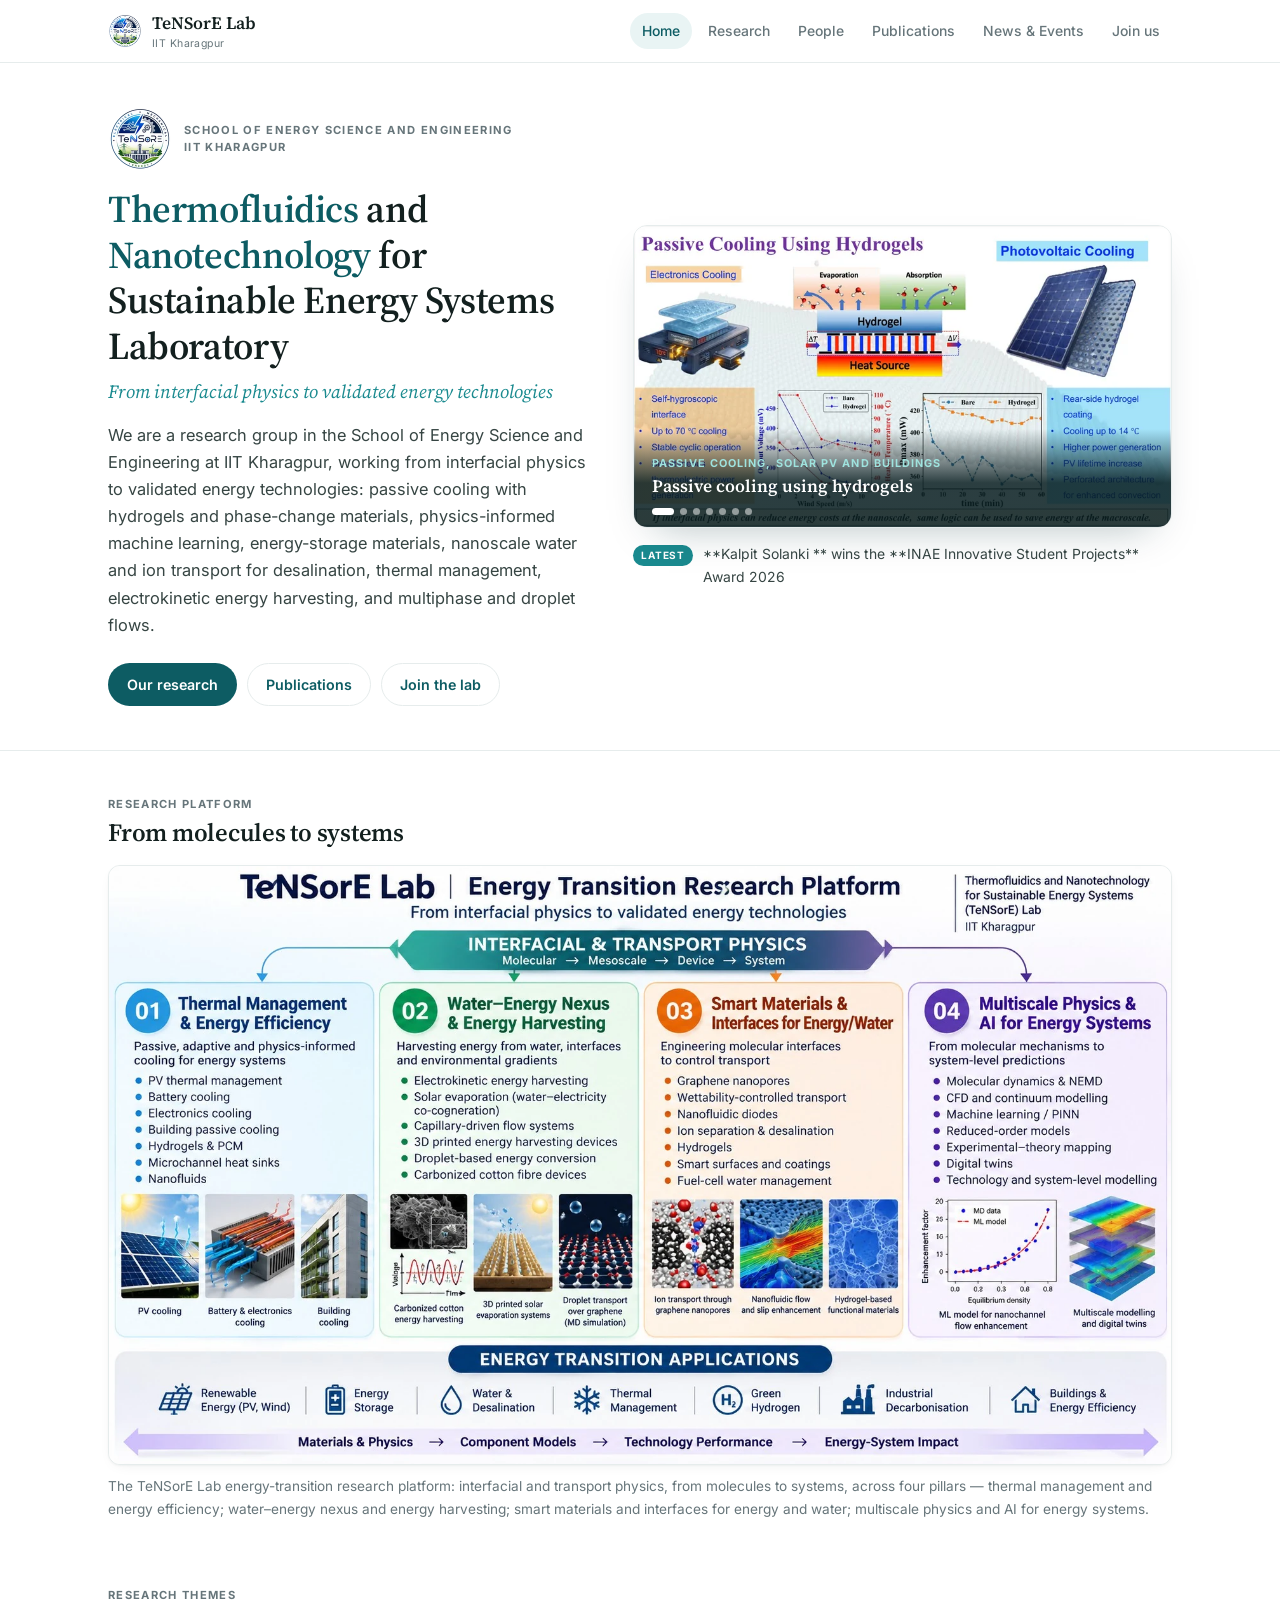
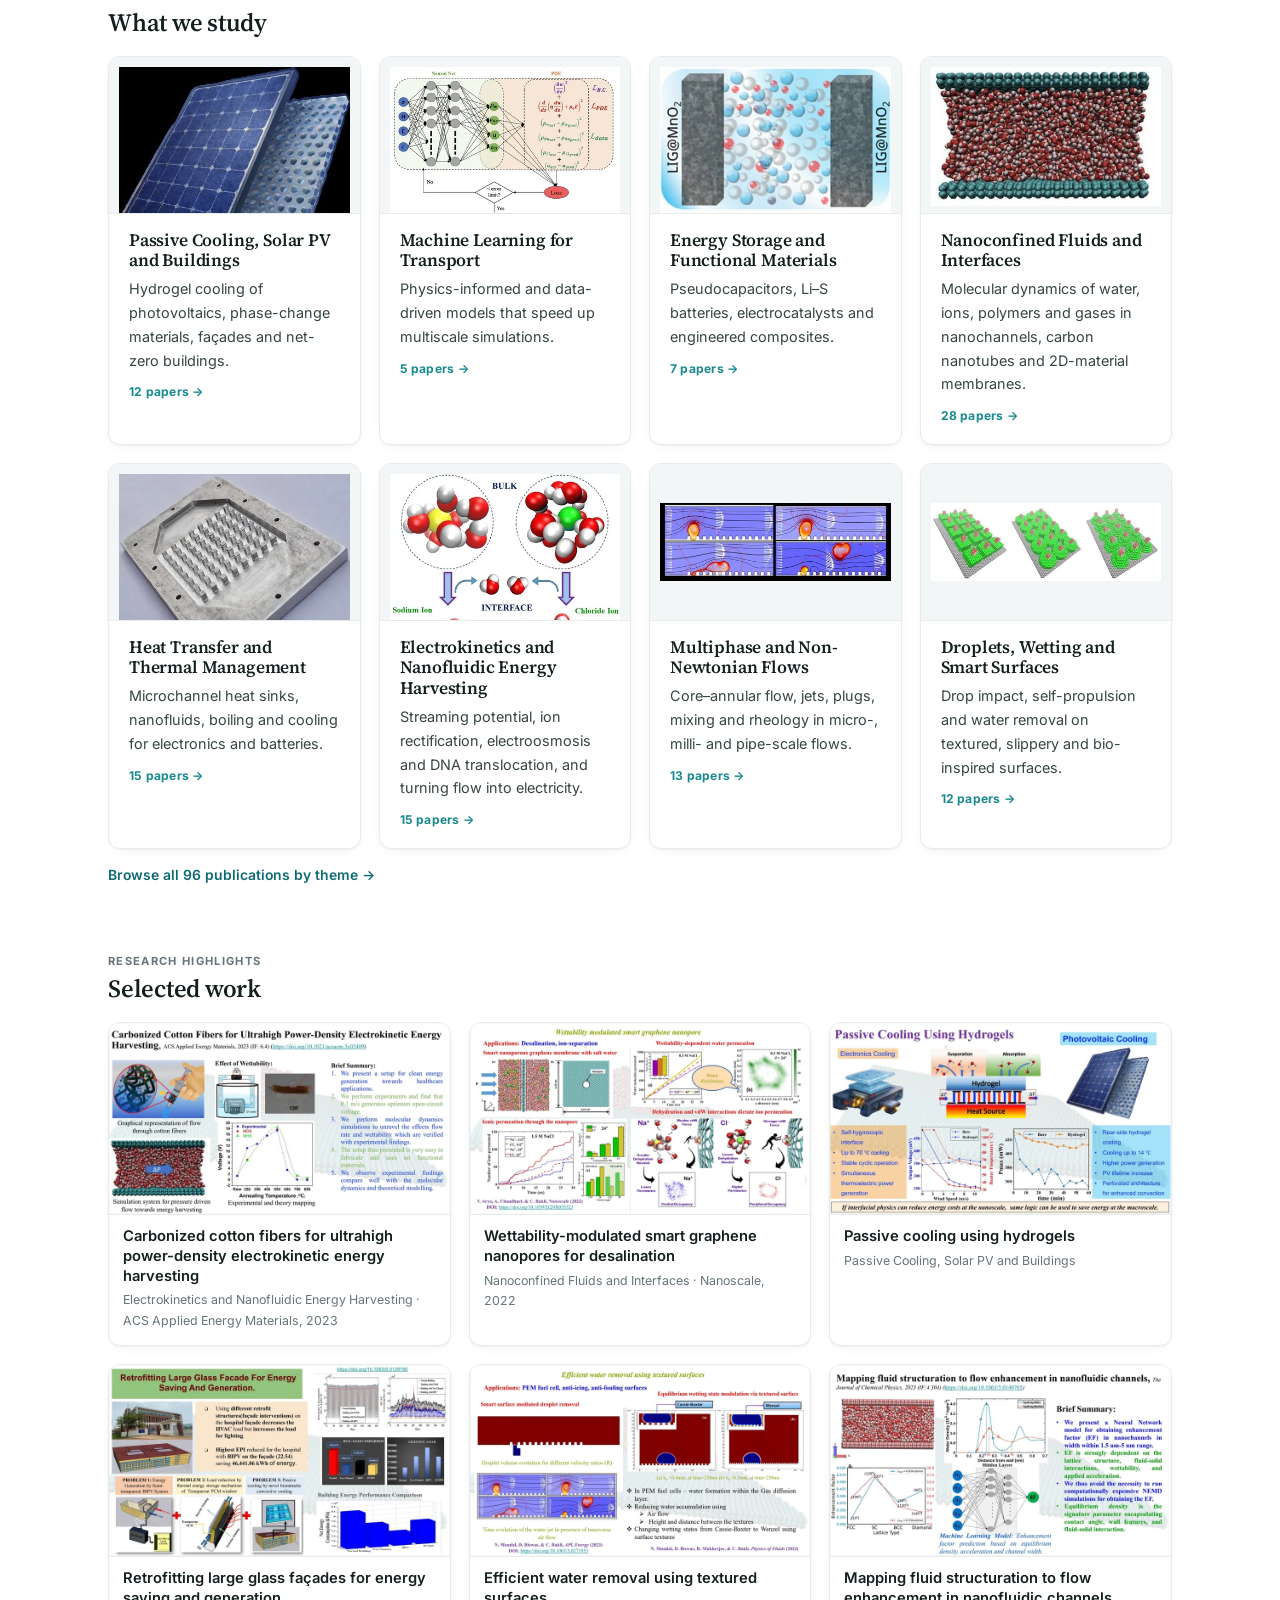
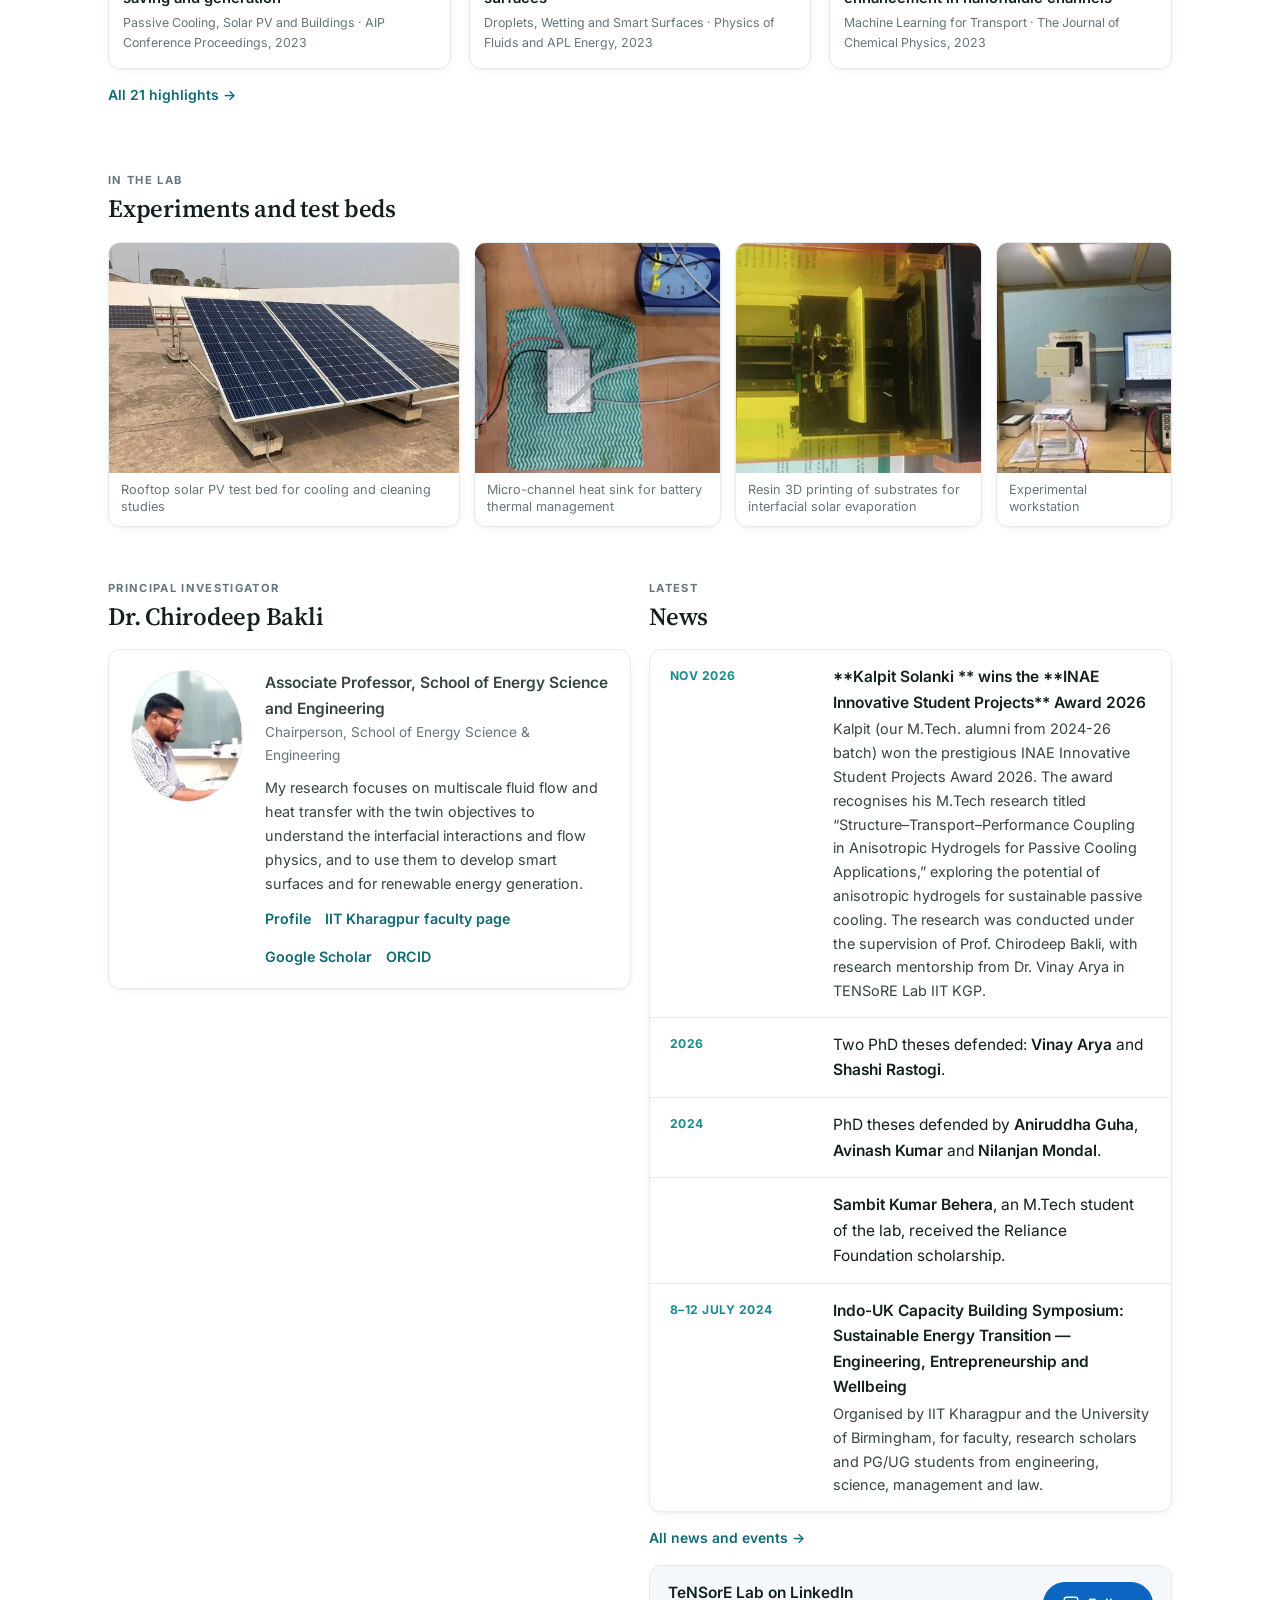
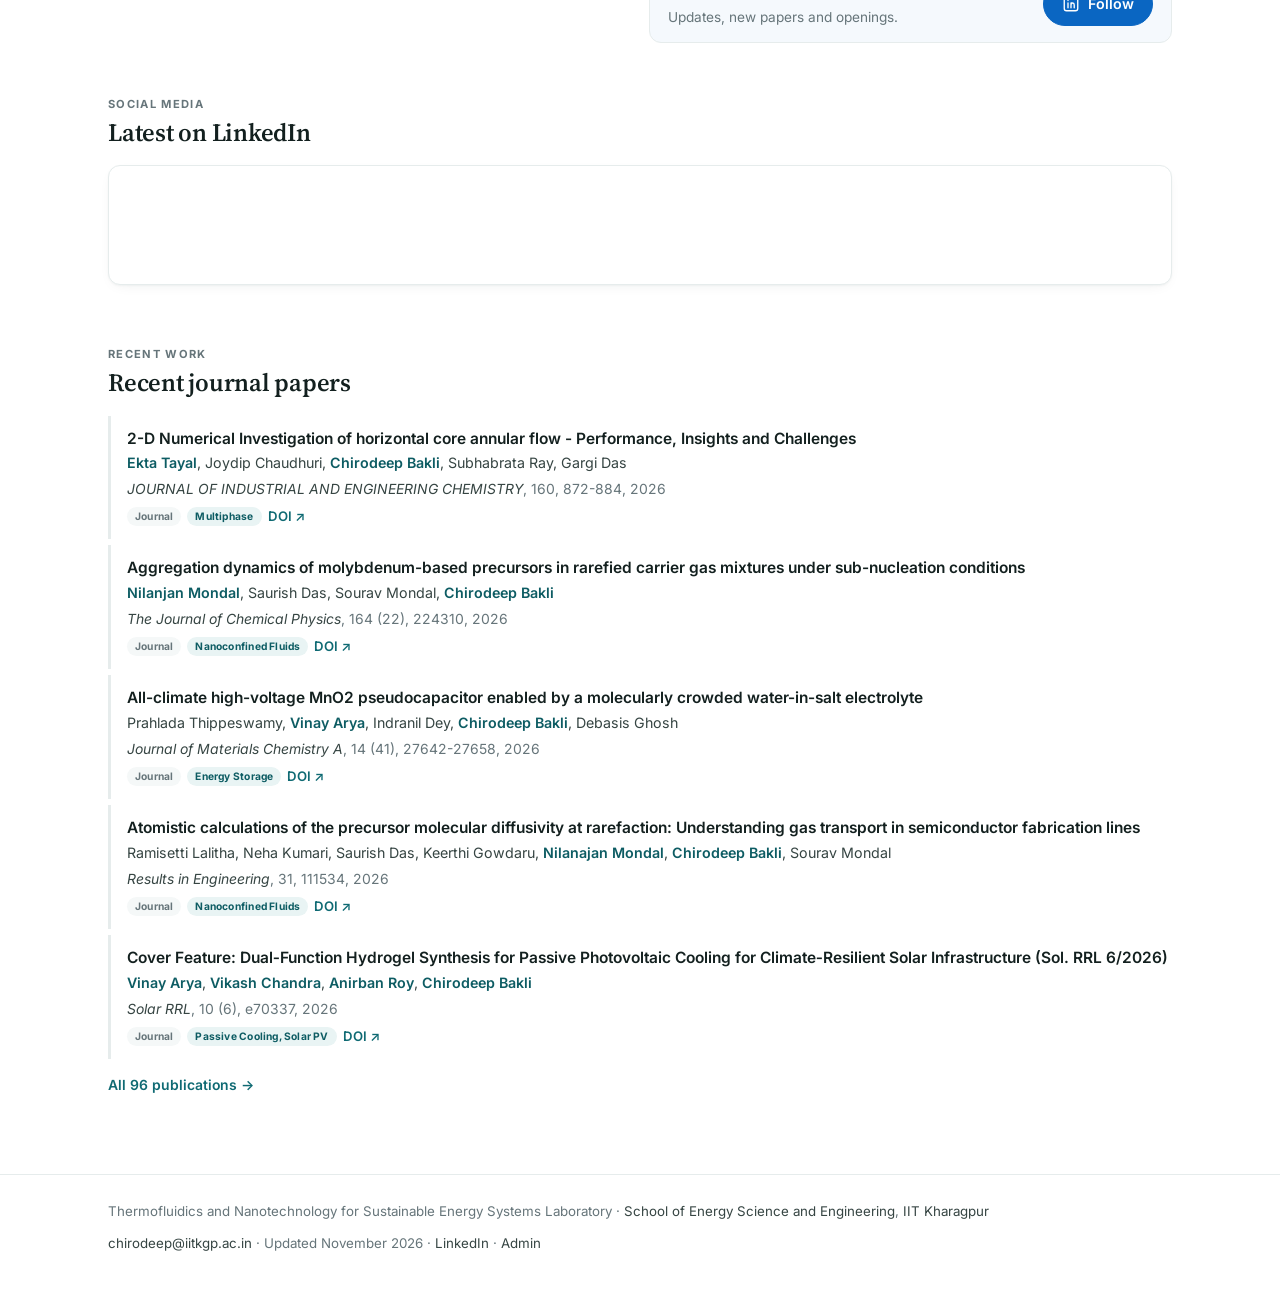
==== commit 1ffd99b1: "Rebuild pages" ====
--- a/index.html
+++ b/index.html
@@ -32,7 +32,7 @@
 <div><div class="carousel" aria-roledescription="carousel" aria-label="Research highlights"><div class="track"><button type="button" class="slide on" data-hl="10" aria-label="Enlarge: Passive cooling using hydrogels"><img alt="Passive cooling using hydrogels" width="1600" height="900" src="images/highlights/slide07.800.webp" srcset="images/highlights/slide07.800.webp 800w, images/highlights/slide07.1200.webp 1200w, images/highlights/slide07.1600.webp 1600w" sizes="(min-width: 960px) 560px, 92vw" loading="eager" fetchpriority="high" style="background-image:url([data-uri])" data-lqip decoding="async"><span class="cap"><span class="th">Passive Cooling, Solar PV and Buildings</span><b>Passive cooling using hydrogels</b></span></button><button type="button" class="slide" data-hl="1" aria-label="Enlarge: Mapping fluid structuration to flow enhancement in nanofluidic channels" tabindex=-1><img alt="Mapping fluid structuration to flow enhancement in nanofluidic channels" width="1600" height="900" data-src="images/highlights/slide03.800.webp" data-srcset="images/highlights/slide03.800.webp 800w, images/highlights/slide03.1200.webp 1200w, images/highlights/slide03.1600.webp 1600w" sizes="(min-width: 960px) 560px, 92vw" loading="lazy" style="background-image:url([data-uri])" data-lqip decoding="async"><span class="cap"><span class="th">Machine Learning for Transport</span><b>Mapping fluid structuration to flow enhancement in nanofluidic channels</b></span></button><button type="button" class="slide" data-hl="19" aria-label="Enlarge: AI and nanothermodynamics for advanced thermal and energy-storage materials" tabindex=-1><img alt="AI and nanothermodynamics for advanced thermal and energy-storage materials" width="1600" height="900" data-src="images/highlights/htw06.800.webp" data-srcset="images/highlights/htw06.800.webp 800w, images/highlights/htw06.1200.webp 1200w, images/highlights/htw06.1600.webp 1600w" sizes="(min-width: 960px) 560px, 92vw" loading="lazy" style="background-image:url([data-uri])" data-lqip decoding="async"><span class="cap"><span class="th">Energy Storage and Functional Materials</span><b>AI and nanothermodynamics for advanced thermal and energy-storage materials</b></span></button><button type="button" class="slide" data-hl="3" aria-label="Enlarge: Porous-media capillary flow for solar-evaporation-based energy harvesting" tabindex=-1><img alt="Porous-media capillary flow for solar-evaporation-based energy harvesting" width="1600" height="900" data-src="images/highlights/slide05.800.webp" data-srcset="images/highlights/slide05.800.webp 800w, images/highlights/slide05.1200.webp 1200w, images/highlights/slide05.1600.webp 1600w" sizes="(min-width: 960px) 560px, 92vw" loading="lazy" style="background-image:url([data-uri])" data-lqip decoding="async"><span class="cap"><span class="th">Nanoconfined Fluids and Interfaces</span><b>Porous-media capillary flow for solar-evaporation-based energy harvesting</b></span></button><button type="button" class="slide" data-hl="8" aria-label="Enlarge: Electronics cooling with shape-engineered interfaces and non-Newtonian nanofluids" tabindex=-1><img alt="Electronics cooling with shape-engineered interfaces and non-Newtonian nanofluids" width="1600" height="900" data-src="images/highlights/slide12.800.webp" data-srcset="images/highlights/slide12.800.webp 800w, images/highlights/slide12.1200.webp 1200w, images/highlights/slide12.1600.webp 1600w" sizes="(min-width: 960px) 560px, 92vw" loading="lazy" style="background-image:url([data-uri])" data-lqip decoding="async"><span class="cap"><span class="th">Heat Transfer and Thermal Management</span><b>Electronics cooling with shape-engineered interfaces and non-Newtonian nanofluids</b></span></button><button type="button" class="slide" data-hl="0" aria-label="Enlarge: Carbonized cotton fibers for ultrahigh power-density electrokinetic energy harvesting" tabindex=-1><img alt="Carbonized cotton fibers for ultrahigh power-density electrokinetic energy harvesting" width="1600" height="900" data-src="images/highlights/slide02.800.webp" data-srcset="images/highlights/slide02.800.webp 800w, images/highlights/slide02.1200.webp 1200w, images/highlights/slide02.1600.webp 1600w" sizes="(min-width: 960px) 560px, 92vw" loading="lazy" style="background-image:url([data-uri])" data-lqip decoding="async"><span class="cap"><span class="th">Electrokinetics and Nanofluidic Energy Harvesting</span><b>Carbonized cotton fibers for ultrahigh power-density electrokinetic energy harvesting</b></span></button><button type="button" class="slide" data-hl="7" aria-label="Enlarge: Efficient water removal using textured surfaces" tabindex=-1><img alt="Efficient water removal using textured surfaces" width="1600" height="900" data-src="images/highlights/slide11.800.webp" data-srcset="images/highlights/slide11.800.webp 800w, images/highlights/slide11.1200.webp 1200w, images/highlights/slide11.1600.webp 1600w" sizes="(min-width: 960px) 560px, 92vw" loading="lazy" style="background-image:url([data-uri])" data-lqip decoding="async"><span class="cap"><span class="th">Droplets, Wetting and Smart Surfaces</span><b>Efficient water removal using textured surfaces</b></span></button></div>
 <button type="button" class="nav prev" aria-label="Previous slide">‹</button><button type="button" class="nav next" aria-label="Next slide">›</button>
 <div class="dots"><button type="button" aria-label="Slide 1" aria-current=true></button><button type="button" aria-label="Slide 2"></button><button type="button" aria-label="Slide 3"></button><button type="button" aria-label="Slide 4"></button><button type="button" aria-label="Slide 5"></button><button type="button" aria-label="Slide 6"></button><button type="button" aria-label="Slide 7"></button></div></div>
-<a class="latest" href="news.html"><span class="tag">Latest</span><span>Kalpit wins the INAE Innovative Student Projects Award 2026</span></a></div>
+<a class="latest" href="news.html"><span class="tag">Latest</span><span>**Kalpit Solanki ** wins the **INAE Innovative Student Projects** Award 2026</span></a></div>
 </div></div>
 <div class="wrap">
 <section><div class="eyebrow">Research platform</div><h2 class="sec">From molecules to systems</h2>
@@ -49,7 +49,7 @@
 <div class="t">Associate Professor, School of Energy Science and Engineering</div><div class="note">Chairperson, School of Energy Science &amp; Engineering</div>
 <p class="lead2" style="margin:10px 0 0">My research focuses on multiscale fluid flow and heat transfer with the twin objectives to understand the interfacial interactions and flow physics, and to use them to develop smart surfaces and for renewable energy generation.</p>
 <div class="links"><a href="people.html#pi">Profile</a><a href="https://www.iitkgp.ac.in/department/ES/faculty/es-chirodeep">IIT Kharagpur faculty page</a><a href="https://scholar.google.com/citations?user=cBwTBoQAAAAJ&amp;hl=en">Google Scholar</a><a href="https://orcid.org/0000-0002-5882-143X">ORCID</a></div></div></div></div>
-<div><div class="eyebrow">Latest</div><h2 class="sec">News</h2><ul class="list reveal"><li><time>Nov 2026</time><div class="what"><b>Kalpit wins the INAE Innovative Student Projects Award 2026</b><p>Kalpit (our M.Tech. alumni from 2024-26 batch) won the prestigious INAE Innovative Student Projects Award 2026. The award recognises his M.Tech research titled “Structure–Transport–Performance Coupling in Anisotropic Hydrogels for Passive Cooling Applications,” exploring the potential of anisotropic hydrogels for sustainable passive cooling. The research was conducted under the supervision of Prof. Chirodeep Bakli, with research mentorship from Dr. Vinay Arya in TENSoRE Lab IIT KGP.</p></div></li><li><time>2026</time><div class="what">Two PhD theses defended: <b>Vinay Arya</b> and <b>Shashi Rastogi</b>.</div></li><li><time>2024</time><div class="what">PhD theses defended by <b>Aniruddha Guha</b>, <b>Avinash Kumar</b> and <b>Nilanjan Mondal</b>.</div></li><li><time>&nbsp;</time><div class="what"><b>Sambit Kumar Behera</b>, an M.Tech student of the lab, received the Reliance Foundation scholarship.</div></li><li><time>8–12 July 2024</time><div class="what"><b>Indo-UK Capacity Building Symposium: Sustainable Energy Transition — Engineering, Entrepreneurship and Wellbeing</b><p>Organised by IIT Kharagpur and the University of Birmingham, for faculty, research scholars and PG/UG students from engineering, science, management and law.</p></div></li></ul>
+<div><div class="eyebrow">Latest</div><h2 class="sec">News</h2><ul class="list reveal"><li><time>Nov 2026</time><div class="what"><b>**Kalpit Solanki ** wins the **INAE Innovative Student Projects** Award 2026</b><p>Kalpit (our M.Tech. alumni from 2024-26 batch) won the prestigious INAE Innovative Student Projects Award 2026. The award recognises his M.Tech research titled “Structure–Transport–Performance Coupling in Anisotropic Hydrogels for Passive Cooling Applications,” exploring the potential of anisotropic hydrogels for sustainable passive cooling. The research was conducted under the supervision of Prof. Chirodeep Bakli, with research mentorship from Dr. Vinay Arya in TENSoRE Lab IIT KGP.</p></div></li><li><time>2026</time><div class="what">Two PhD theses defended: <b>Vinay Arya</b> and <b>Shashi Rastogi</b>.</div></li><li><time>2024</time><div class="what">PhD theses defended by <b>Aniruddha Guha</b>, <b>Avinash Kumar</b> and <b>Nilanjan Mondal</b>.</div></li><li><time>&nbsp;</time><div class="what"><b>Sambit Kumar Behera</b>, an M.Tech student of the lab, received the Reliance Foundation scholarship.</div></li><li><time>8–12 July 2024</time><div class="what"><b>Indo-UK Capacity Building Symposium: Sustainable Energy Transition — Engineering, Entrepreneurship and Wellbeing</b><p>Organised by IIT Kharagpur and the University of Birmingham, for faculty, research scholars and PG/UG students from engineering, science, management and law.</p></div></li></ul>
 <p class="more"><a href="news.html">All news and events →</a></p>
 <div class="li-card reveal"><div><b>TeNSorE Lab on LinkedIn</b><span>Updates, new papers and openings.</span></div><a class="btn li" href="https://www.linkedin.com/company/tensore-lab-iit-kgp/" target="_blank" rel="noopener"><svg viewBox="0 0 24 24" aria-hidden="true"><rect x="3" y="3" width="18" height="18" rx="3"/><path d="M8 10.5V17M8 7.2v.1M12 17v-3.6c0-1.7 1-2.7 2.3-2.7s2 .9 2 2.6V17M12 10.5V17"/></svg><span>Follow</span></a></div></div>
 </div></section>
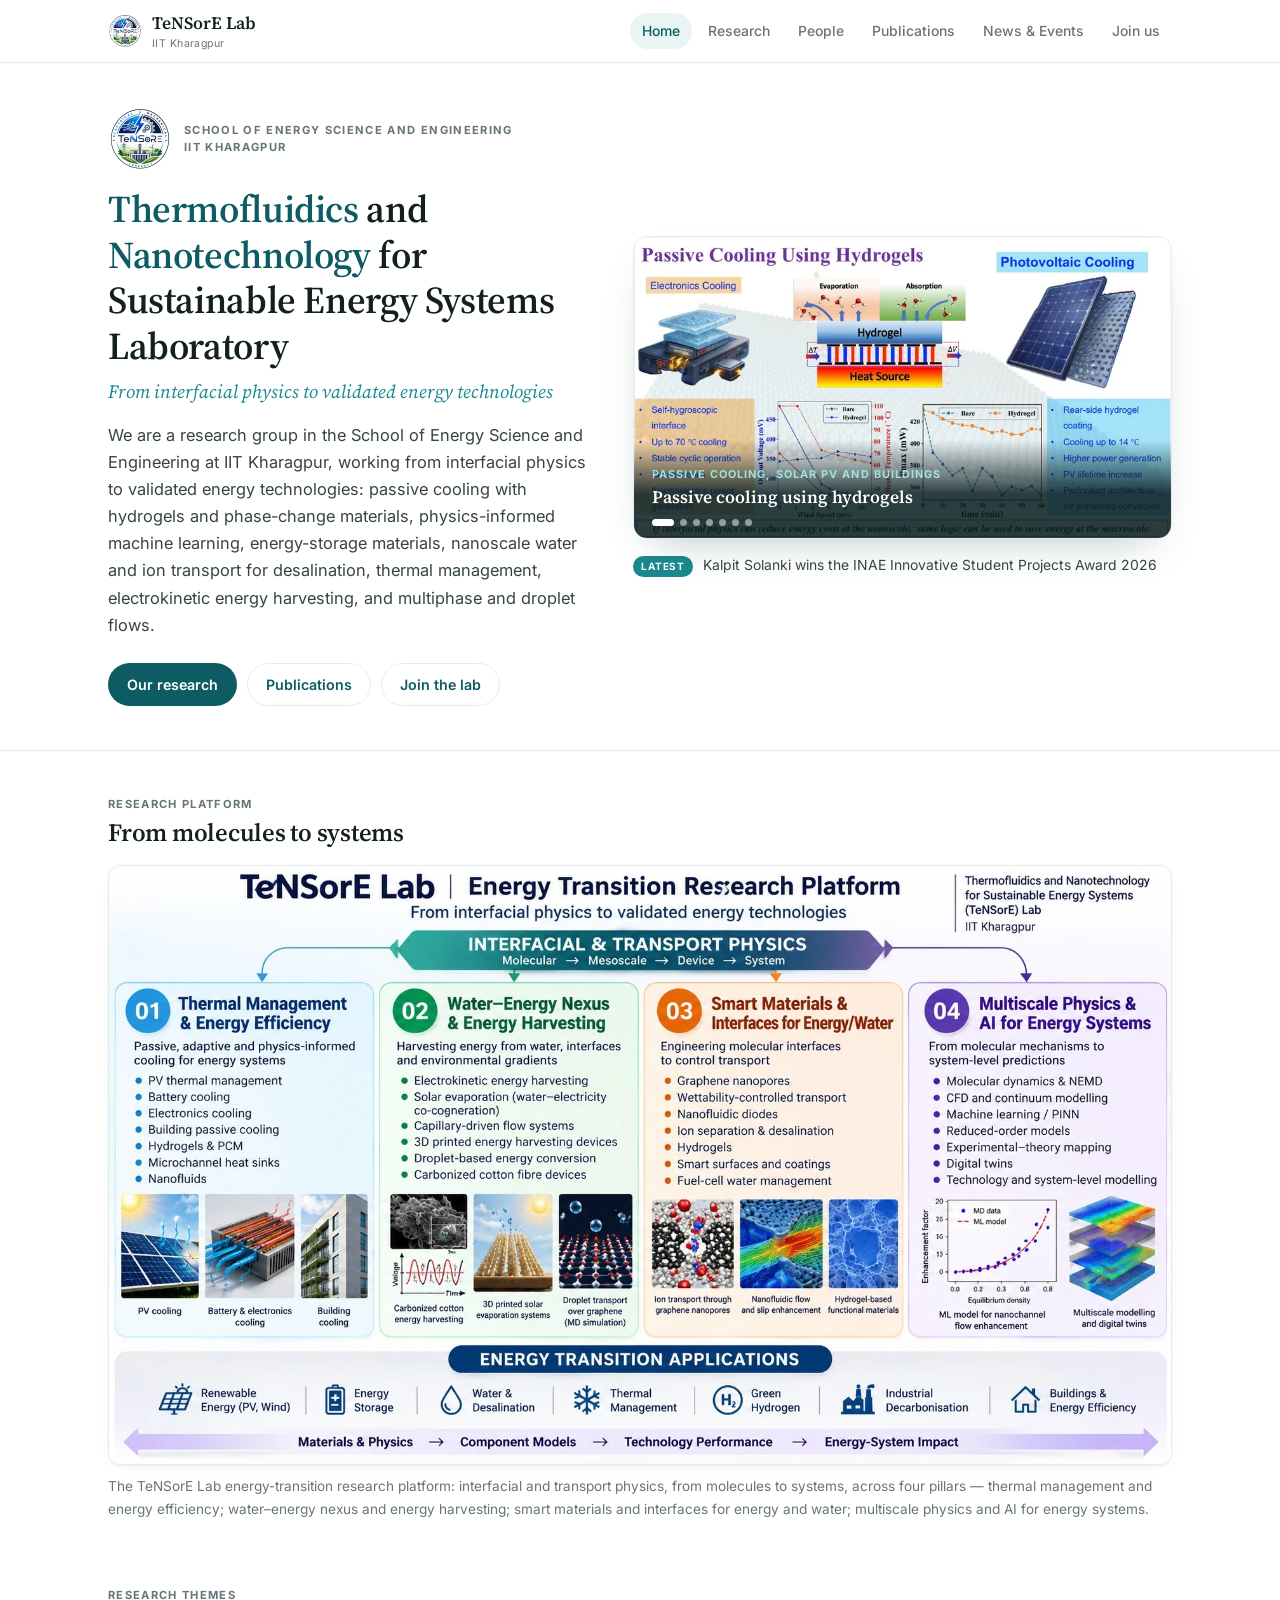
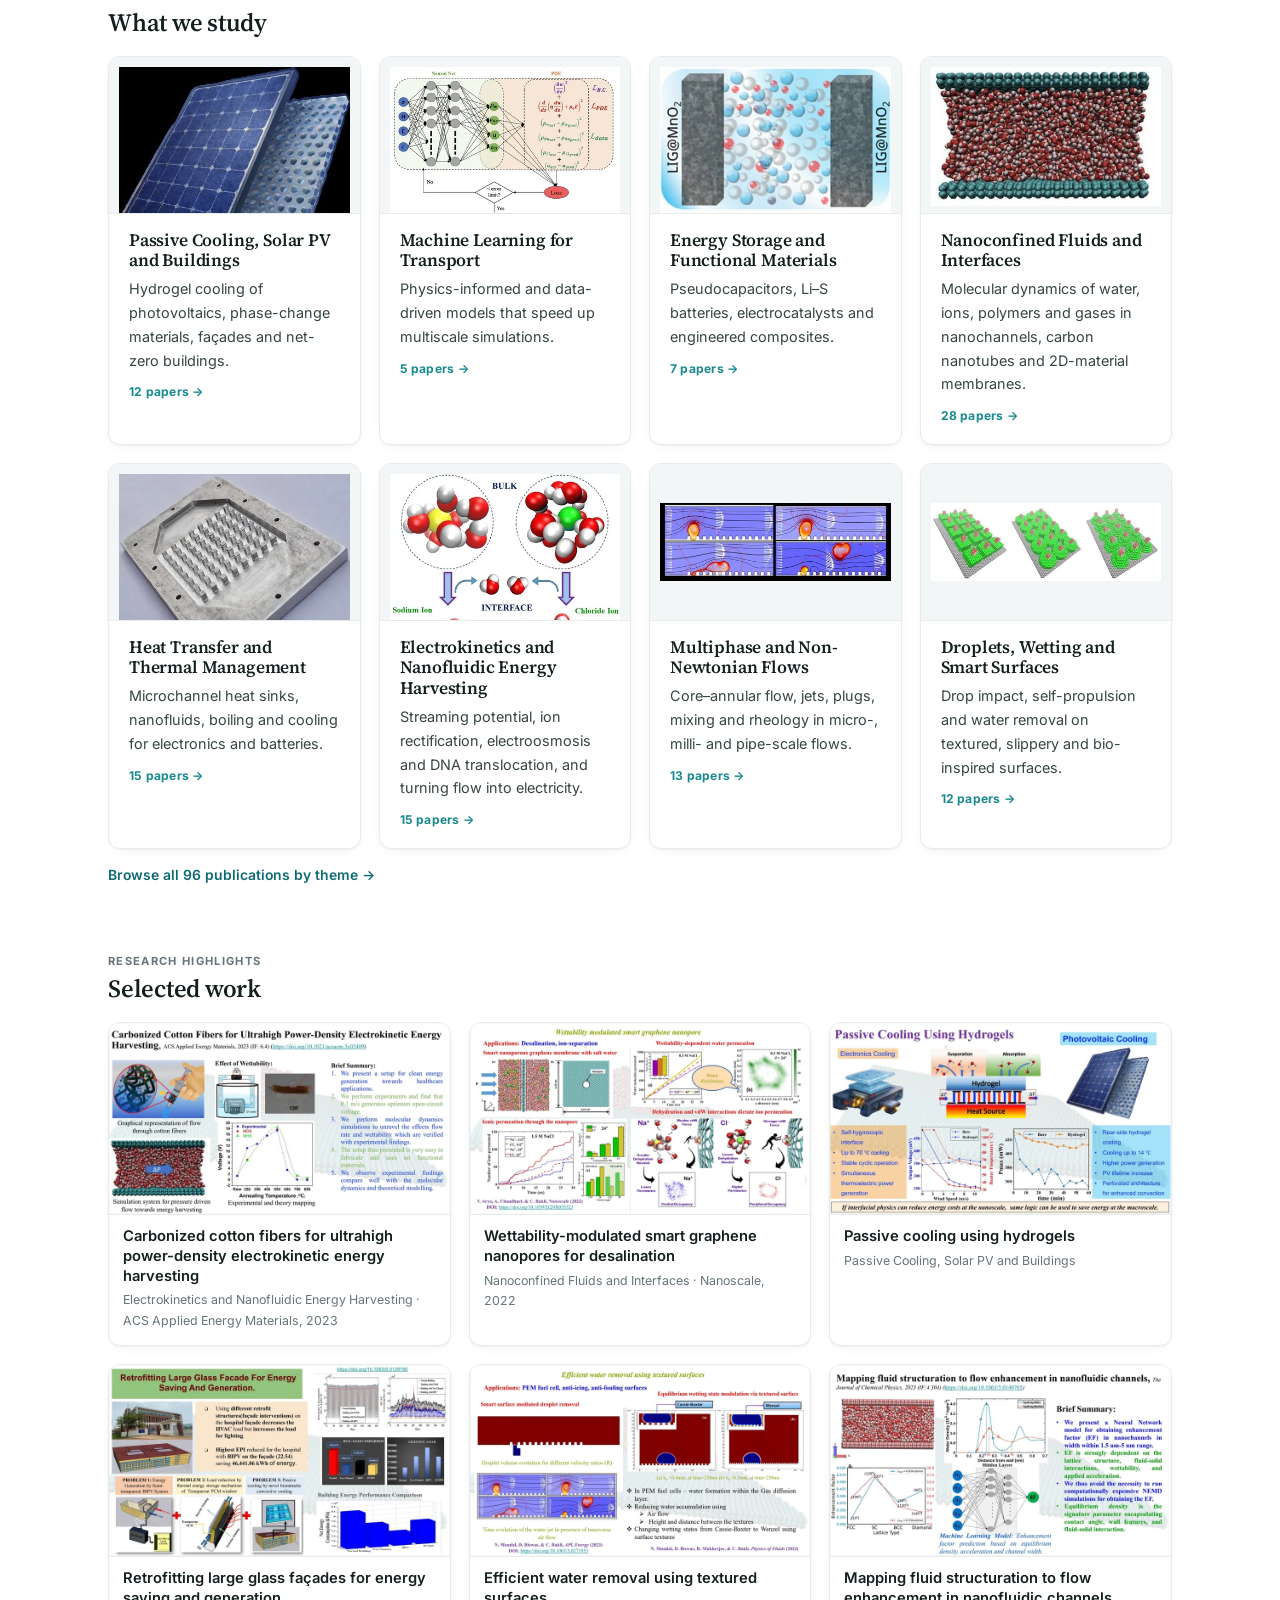
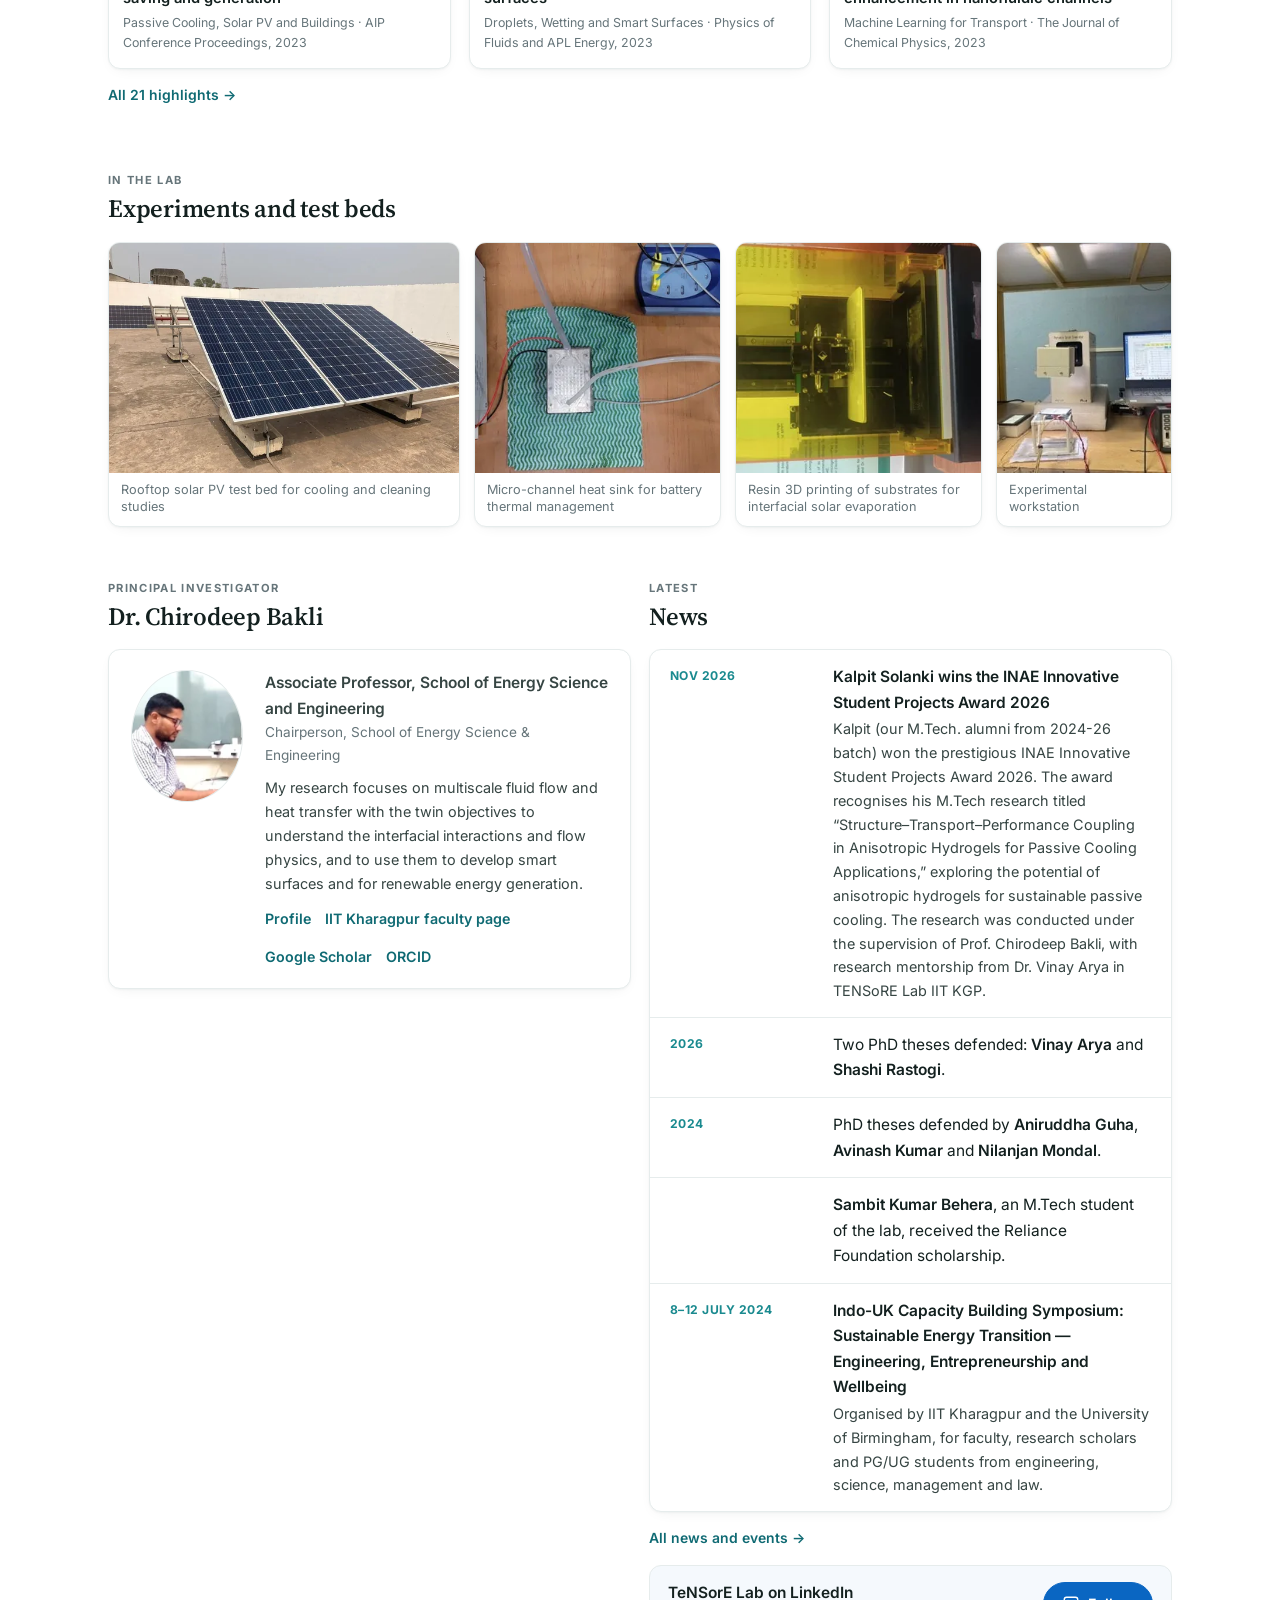
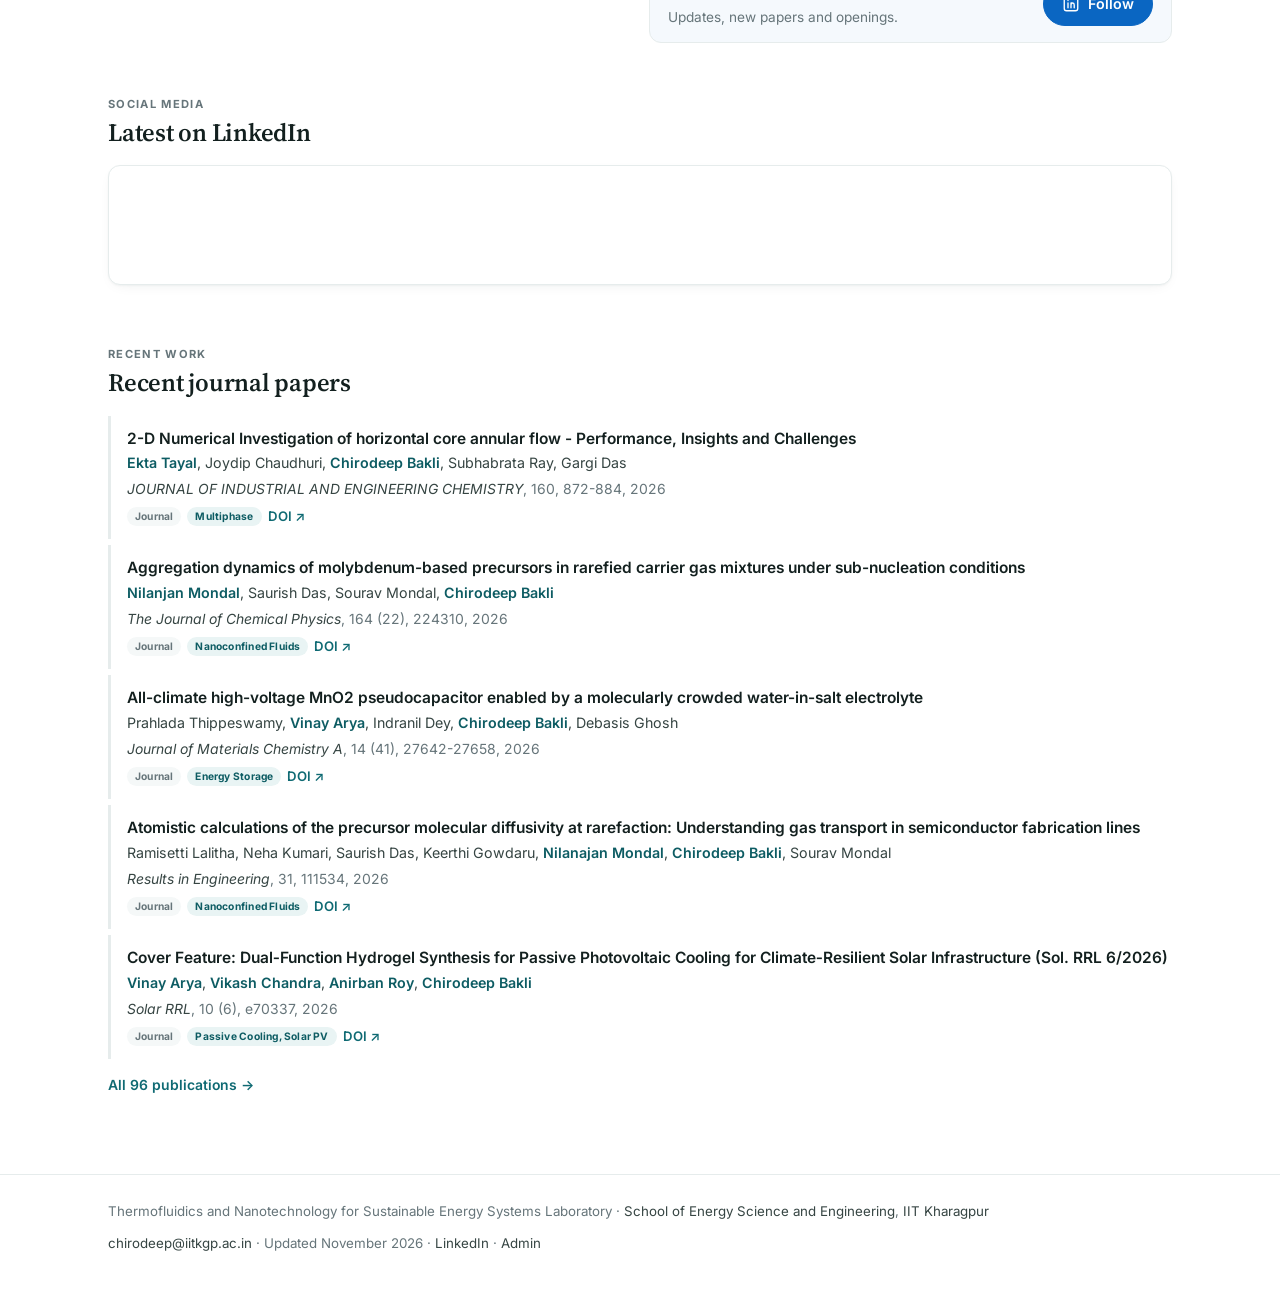
==== commit 599e342c: "Rebuild pages" ====
--- a/index.html
+++ b/index.html
@@ -32,7 +32,7 @@
 <div><div class="carousel" aria-roledescription="carousel" aria-label="Research highlights"><div class="track"><button type="button" class="slide on" data-hl="10" aria-label="Enlarge: Passive cooling using hydrogels"><img alt="Passive cooling using hydrogels" width="1600" height="900" src="images/highlights/slide07.800.webp" srcset="images/highlights/slide07.800.webp 800w, images/highlights/slide07.1200.webp 1200w, images/highlights/slide07.1600.webp 1600w" sizes="(min-width: 960px) 560px, 92vw" loading="eager" fetchpriority="high" style="background-image:url([data-uri])" data-lqip decoding="async"><span class="cap"><span class="th">Passive Cooling, Solar PV and Buildings</span><b>Passive cooling using hydrogels</b></span></button><button type="button" class="slide" data-hl="1" aria-label="Enlarge: Mapping fluid structuration to flow enhancement in nanofluidic channels" tabindex=-1><img alt="Mapping fluid structuration to flow enhancement in nanofluidic channels" width="1600" height="900" data-src="images/highlights/slide03.800.webp" data-srcset="images/highlights/slide03.800.webp 800w, images/highlights/slide03.1200.webp 1200w, images/highlights/slide03.1600.webp 1600w" sizes="(min-width: 960px) 560px, 92vw" loading="lazy" style="background-image:url([data-uri])" data-lqip decoding="async"><span class="cap"><span class="th">Machine Learning for Transport</span><b>Mapping fluid structuration to flow enhancement in nanofluidic channels</b></span></button><button type="button" class="slide" data-hl="19" aria-label="Enlarge: AI and nanothermodynamics for advanced thermal and energy-storage materials" tabindex=-1><img alt="AI and nanothermodynamics for advanced thermal and energy-storage materials" width="1600" height="900" data-src="images/highlights/htw06.800.webp" data-srcset="images/highlights/htw06.800.webp 800w, images/highlights/htw06.1200.webp 1200w, images/highlights/htw06.1600.webp 1600w" sizes="(min-width: 960px) 560px, 92vw" loading="lazy" style="background-image:url([data-uri])" data-lqip decoding="async"><span class="cap"><span class="th">Energy Storage and Functional Materials</span><b>AI and nanothermodynamics for advanced thermal and energy-storage materials</b></span></button><button type="button" class="slide" data-hl="3" aria-label="Enlarge: Porous-media capillary flow for solar-evaporation-based energy harvesting" tabindex=-1><img alt="Porous-media capillary flow for solar-evaporation-based energy harvesting" width="1600" height="900" data-src="images/highlights/slide05.800.webp" data-srcset="images/highlights/slide05.800.webp 800w, images/highlights/slide05.1200.webp 1200w, images/highlights/slide05.1600.webp 1600w" sizes="(min-width: 960px) 560px, 92vw" loading="lazy" style="background-image:url([data-uri])" data-lqip decoding="async"><span class="cap"><span class="th">Nanoconfined Fluids and Interfaces</span><b>Porous-media capillary flow for solar-evaporation-based energy harvesting</b></span></button><button type="button" class="slide" data-hl="8" aria-label="Enlarge: Electronics cooling with shape-engineered interfaces and non-Newtonian nanofluids" tabindex=-1><img alt="Electronics cooling with shape-engineered interfaces and non-Newtonian nanofluids" width="1600" height="900" data-src="images/highlights/slide12.800.webp" data-srcset="images/highlights/slide12.800.webp 800w, images/highlights/slide12.1200.webp 1200w, images/highlights/slide12.1600.webp 1600w" sizes="(min-width: 960px) 560px, 92vw" loading="lazy" style="background-image:url([data-uri])" data-lqip decoding="async"><span class="cap"><span class="th">Heat Transfer and Thermal Management</span><b>Electronics cooling with shape-engineered interfaces and non-Newtonian nanofluids</b></span></button><button type="button" class="slide" data-hl="0" aria-label="Enlarge: Carbonized cotton fibers for ultrahigh power-density electrokinetic energy harvesting" tabindex=-1><img alt="Carbonized cotton fibers for ultrahigh power-density electrokinetic energy harvesting" width="1600" height="900" data-src="images/highlights/slide02.800.webp" data-srcset="images/highlights/slide02.800.webp 800w, images/highlights/slide02.1200.webp 1200w, images/highlights/slide02.1600.webp 1600w" sizes="(min-width: 960px) 560px, 92vw" loading="lazy" style="background-image:url([data-uri])" data-lqip decoding="async"><span class="cap"><span class="th">Electrokinetics and Nanofluidic Energy Harvesting</span><b>Carbonized cotton fibers for ultrahigh power-density electrokinetic energy harvesting</b></span></button><button type="button" class="slide" data-hl="7" aria-label="Enlarge: Efficient water removal using textured surfaces" tabindex=-1><img alt="Efficient water removal using textured surfaces" width="1600" height="900" data-src="images/highlights/slide11.800.webp" data-srcset="images/highlights/slide11.800.webp 800w, images/highlights/slide11.1200.webp 1200w, images/highlights/slide11.1600.webp 1600w" sizes="(min-width: 960px) 560px, 92vw" loading="lazy" style="background-image:url([data-uri])" data-lqip decoding="async"><span class="cap"><span class="th">Droplets, Wetting and Smart Surfaces</span><b>Efficient water removal using textured surfaces</b></span></button></div>
 <button type="button" class="nav prev" aria-label="Previous slide">‹</button><button type="button" class="nav next" aria-label="Next slide">›</button>
 <div class="dots"><button type="button" aria-label="Slide 1" aria-current=true></button><button type="button" aria-label="Slide 2"></button><button type="button" aria-label="Slide 3"></button><button type="button" aria-label="Slide 4"></button><button type="button" aria-label="Slide 5"></button><button type="button" aria-label="Slide 6"></button><button type="button" aria-label="Slide 7"></button></div></div>
-<a class="latest" href="news.html"><span class="tag">Latest</span><span>**Kalpit Solanki ** wins the **INAE Innovative Student Projects** Award 2026</span></a></div>
+<a class="latest" href="news.html"><span class="tag">Latest</span><span>Kalpit Solanki  wins the INAE Innovative Student Projects Award 2026</span></a></div>
 </div></div>
 <div class="wrap">
 <section><div class="eyebrow">Research platform</div><h2 class="sec">From molecules to systems</h2>
@@ -49,7 +49,7 @@
 <div class="t">Associate Professor, School of Energy Science and Engineering</div><div class="note">Chairperson, School of Energy Science &amp; Engineering</div>
 <p class="lead2" style="margin:10px 0 0">My research focuses on multiscale fluid flow and heat transfer with the twin objectives to understand the interfacial interactions and flow physics, and to use them to develop smart surfaces and for renewable energy generation.</p>
 <div class="links"><a href="people.html#pi">Profile</a><a href="https://www.iitkgp.ac.in/department/ES/faculty/es-chirodeep">IIT Kharagpur faculty page</a><a href="https://scholar.google.com/citations?user=cBwTBoQAAAAJ&amp;hl=en">Google Scholar</a><a href="https://orcid.org/0000-0002-5882-143X">ORCID</a></div></div></div></div>
-<div><div class="eyebrow">Latest</div><h2 class="sec">News</h2><ul class="list reveal"><li><time>Nov 2026</time><div class="what"><b>**Kalpit Solanki ** wins the **INAE Innovative Student Projects** Award 2026</b><p>Kalpit (our M.Tech. alumni from 2024-26 batch) won the prestigious INAE Innovative Student Projects Award 2026. The award recognises his M.Tech research titled “Structure–Transport–Performance Coupling in Anisotropic Hydrogels for Passive Cooling Applications,” exploring the potential of anisotropic hydrogels for sustainable passive cooling. The research was conducted under the supervision of Prof. Chirodeep Bakli, with research mentorship from Dr. Vinay Arya in TENSoRE Lab IIT KGP.</p></div></li><li><time>2026</time><div class="what">Two PhD theses defended: <b>Vinay Arya</b> and <b>Shashi Rastogi</b>.</div></li><li><time>2024</time><div class="what">PhD theses defended by <b>Aniruddha Guha</b>, <b>Avinash Kumar</b> and <b>Nilanjan Mondal</b>.</div></li><li><time>&nbsp;</time><div class="what"><b>Sambit Kumar Behera</b>, an M.Tech student of the lab, received the Reliance Foundation scholarship.</div></li><li><time>8–12 July 2024</time><div class="what"><b>Indo-UK Capacity Building Symposium: Sustainable Energy Transition — Engineering, Entrepreneurship and Wellbeing</b><p>Organised by IIT Kharagpur and the University of Birmingham, for faculty, research scholars and PG/UG students from engineering, science, management and law.</p></div></li></ul>
+<div><div class="eyebrow">Latest</div><h2 class="sec">News</h2><ul class="list reveal"><li><time>Nov 2026</time><div class="what"><b>Kalpit Solanki  wins the INAE Innovative Student Projects Award 2026</b><p>Kalpit (our M.Tech. alumni from 2024-26 batch) won the prestigious INAE Innovative Student Projects Award 2026. The award recognises his M.Tech research titled “Structure–Transport–Performance Coupling in Anisotropic Hydrogels for Passive Cooling Applications,” exploring the potential of anisotropic hydrogels for sustainable passive cooling. The research was conducted under the supervision of Prof. Chirodeep Bakli, with research mentorship from Dr. Vinay Arya in TENSoRE Lab IIT KGP.</p></div></li><li><time>2026</time><div class="what">Two PhD theses defended: <b>Vinay Arya</b> and <b>Shashi Rastogi</b>.</div></li><li><time>2024</time><div class="what">PhD theses defended by <b>Aniruddha Guha</b>, <b>Avinash Kumar</b> and <b>Nilanjan Mondal</b>.</div></li><li><time>&nbsp;</time><div class="what"><b>Sambit Kumar Behera</b>, an M.Tech student of the lab, received the Reliance Foundation scholarship.</div></li><li><time>8–12 July 2024</time><div class="what"><b>Indo-UK Capacity Building Symposium: Sustainable Energy Transition — Engineering, Entrepreneurship and Wellbeing</b><p>Organised by IIT Kharagpur and the University of Birmingham, for faculty, research scholars and PG/UG students from engineering, science, management and law.</p></div></li></ul>
 <p class="more"><a href="news.html">All news and events →</a></p>
 <div class="li-card reveal"><div><b>TeNSorE Lab on LinkedIn</b><span>Updates, new papers and openings.</span></div><a class="btn li" href="https://www.linkedin.com/company/tensore-lab-iit-kgp/" target="_blank" rel="noopener"><svg viewBox="0 0 24 24" aria-hidden="true"><rect x="3" y="3" width="18" height="18" rx="3"/><path d="M8 10.5V17M8 7.2v.1M12 17v-3.6c0-1.7 1-2.7 2.3-2.7s2 .9 2 2.6V17M12 10.5V17"/></svg><span>Follow</span></a></div></div>
 </div></section>
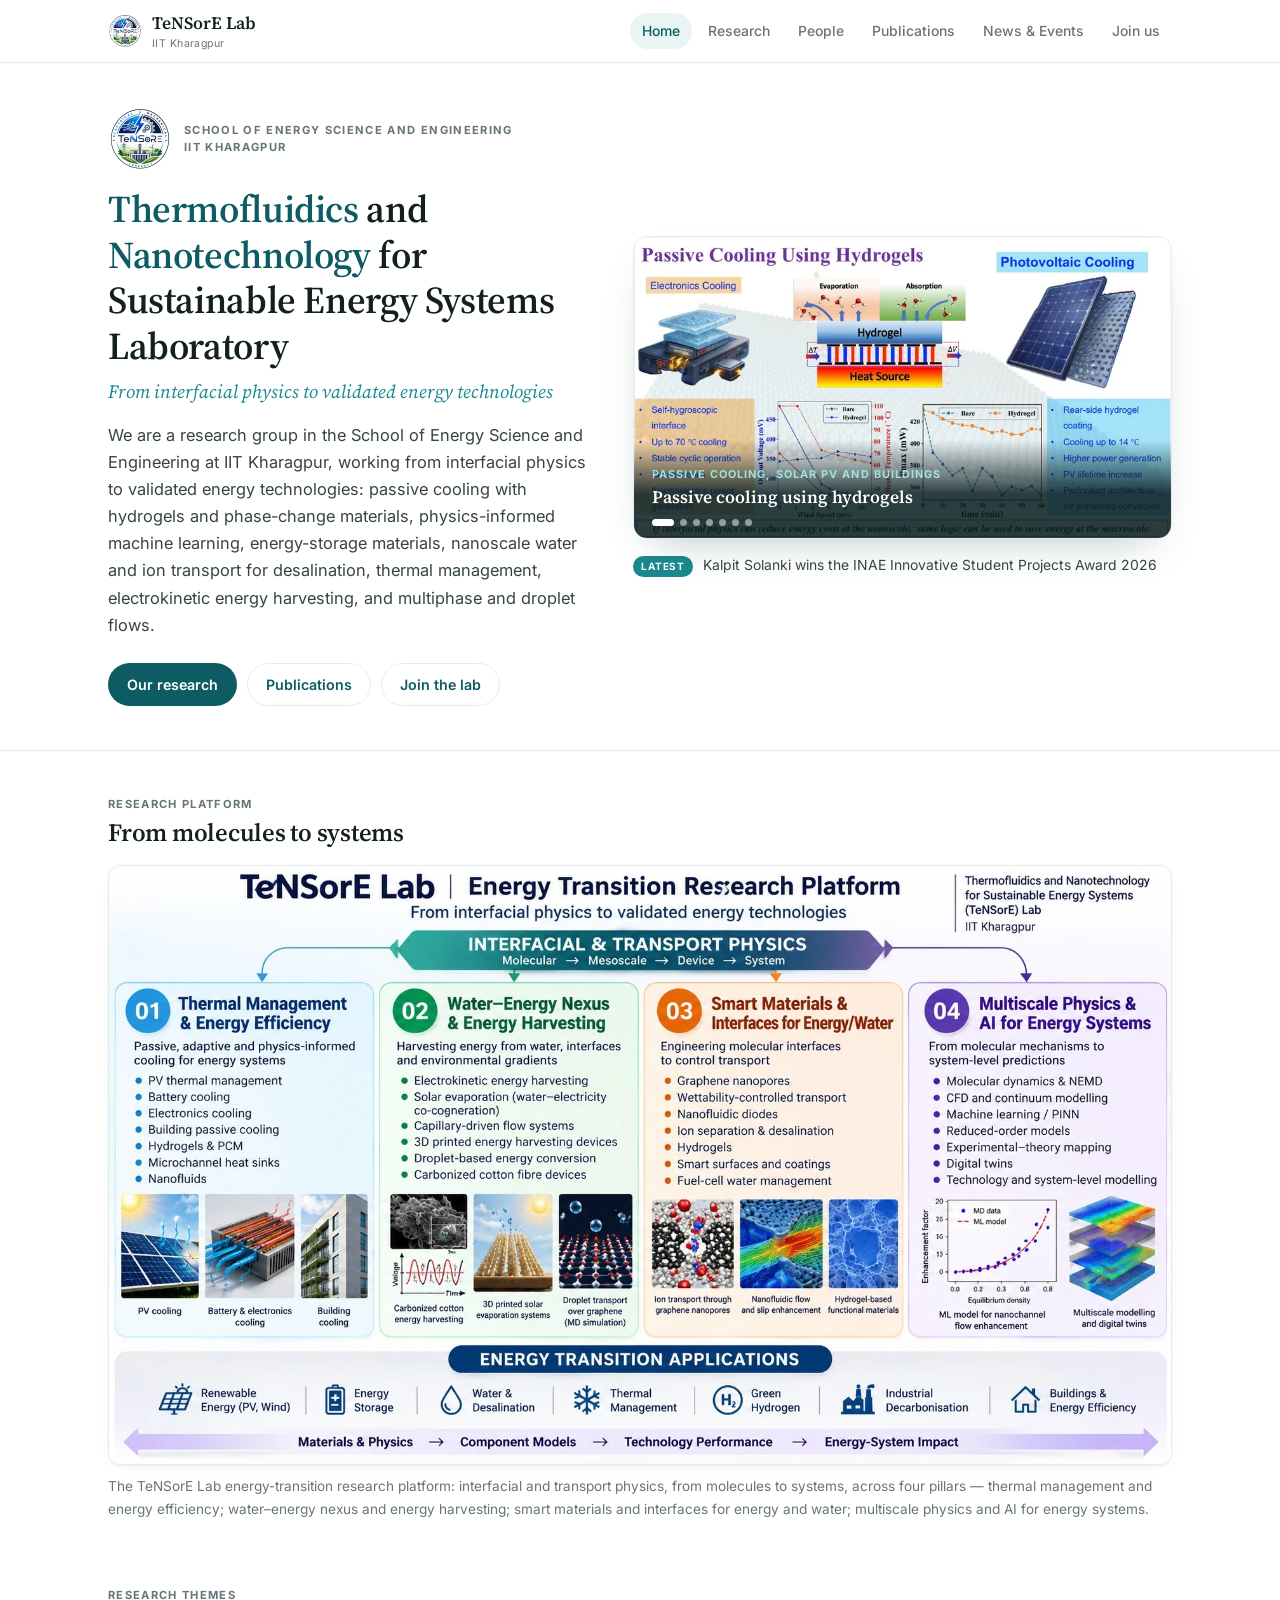
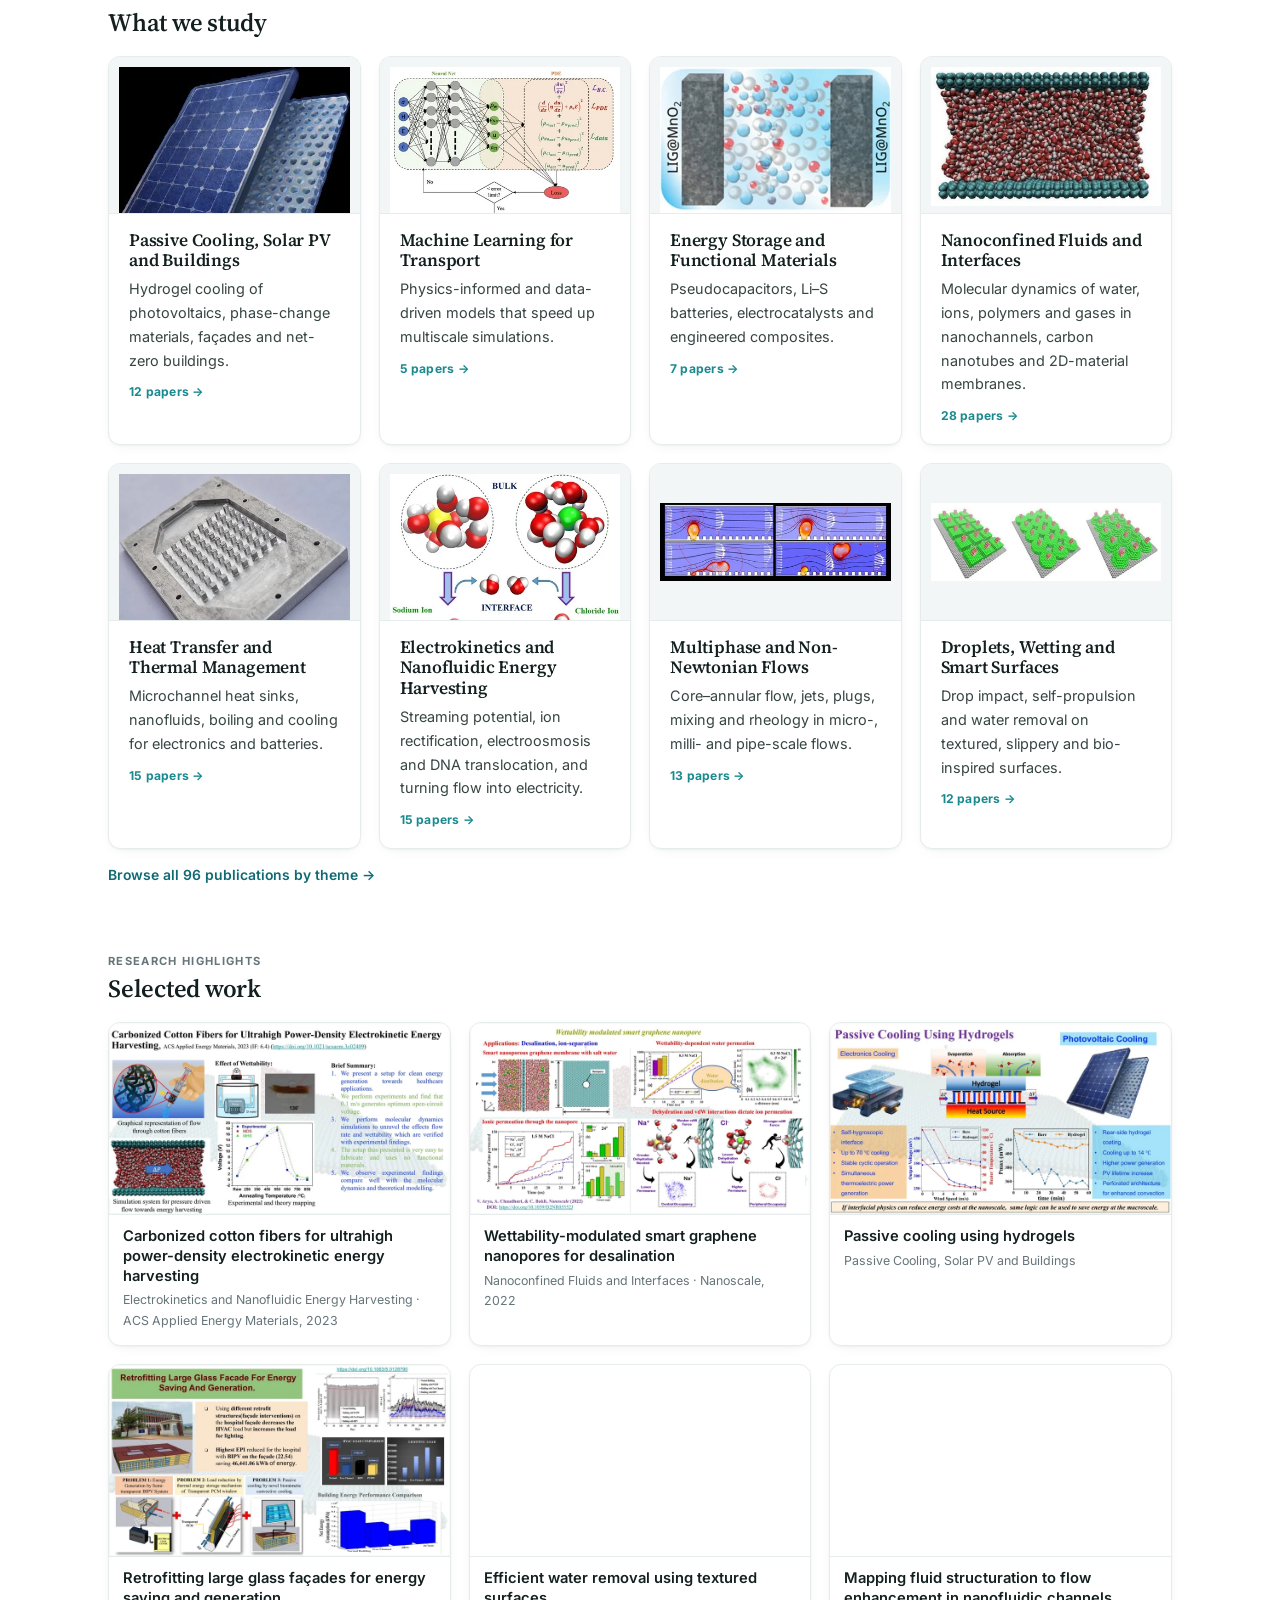
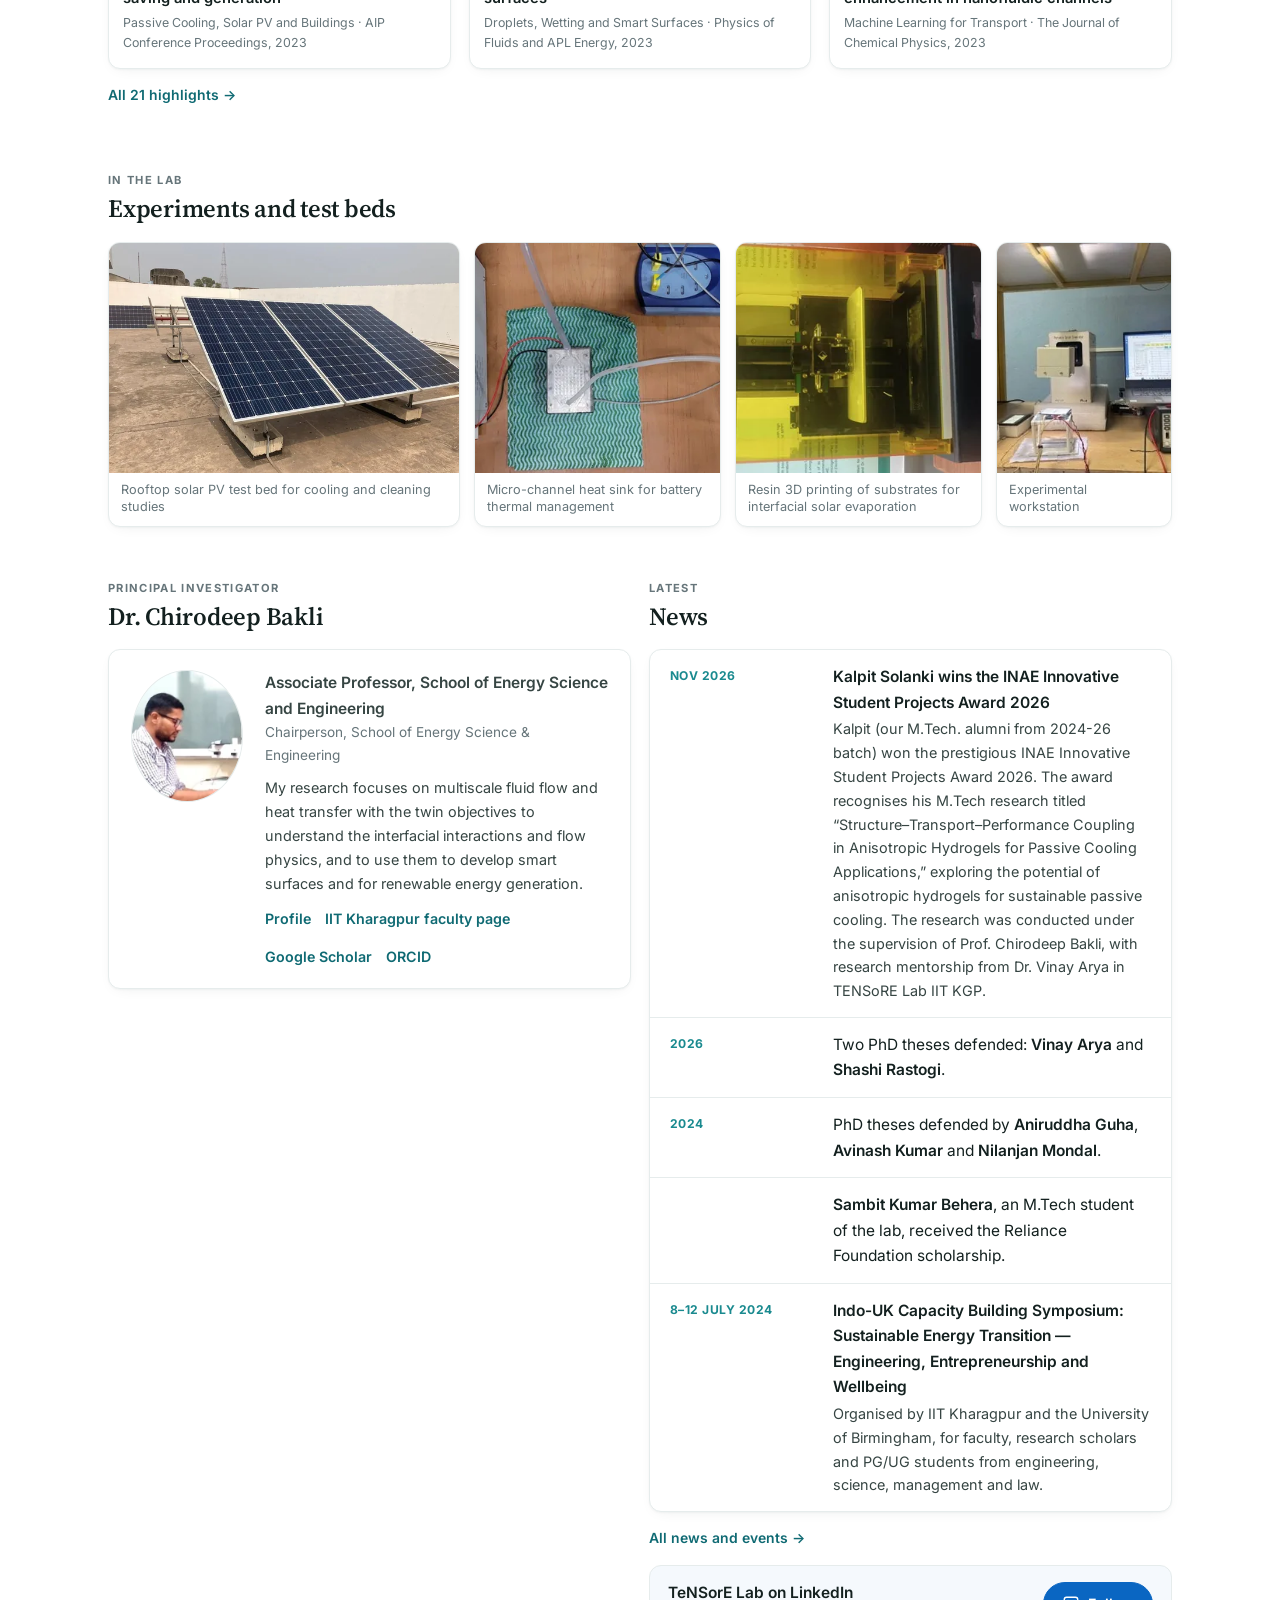
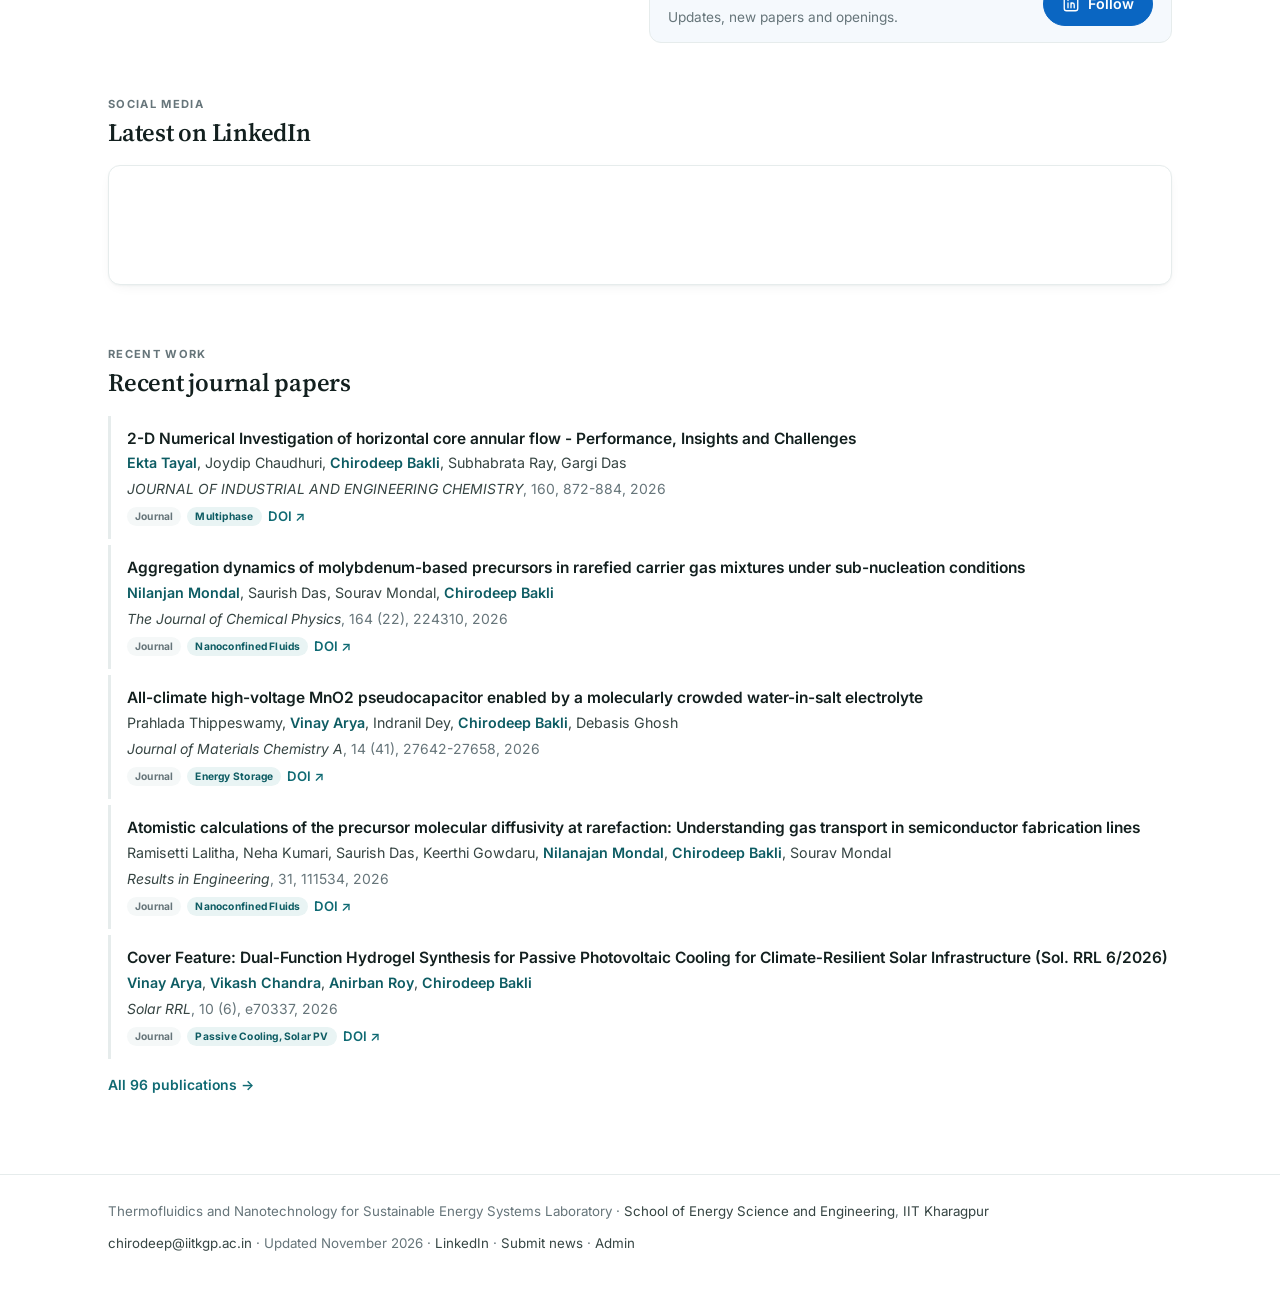
==== commit 0f064938: "Rebuild pages" ====
--- a/index.html
+++ b/index.html
@@ -61,7 +61,7 @@
 </main>
 <footer><div class="wrap">
 <span>Thermofluidics and Nanotechnology for Sustainable Energy Systems Laboratory · <a href="https://www.iitkgp.ac.in/department/ES">School of Energy Science and Engineering</a>, <a href="https://www.iitkgp.ac.in">IIT Kharagpur</a></span>
-<span><a href="mailto:chirodeep@iitkgp.ac.in">chirodeep@iitkgp.ac.in</a> · Updated November 2026 · <a href="https://www.linkedin.com/company/tensore-lab-iit-kgp/">LinkedIn</a> · <a href="admin.html" rel="nofollow">Admin</a></span>
+<span><a href="mailto:chirodeep@iitkgp.ac.in">chirodeep@iitkgp.ac.in</a> · Updated November 2026 · <a href="https://www.linkedin.com/company/tensore-lab-iit-kgp/">LinkedIn</a> · <a href="https://docs.google.com/forms/d/e/1FAIpQLSeEaU5jYbFlw50cmIEbt43xWCttbeHYc4RFZCYuK17S1NC-Xg/viewform?usp=dialog" target="_blank" rel="noopener">Submit news</a> · <a href="admin.html" rel="nofollow">Admin</a></span>
 </div></footer>
 </body>
 </html>
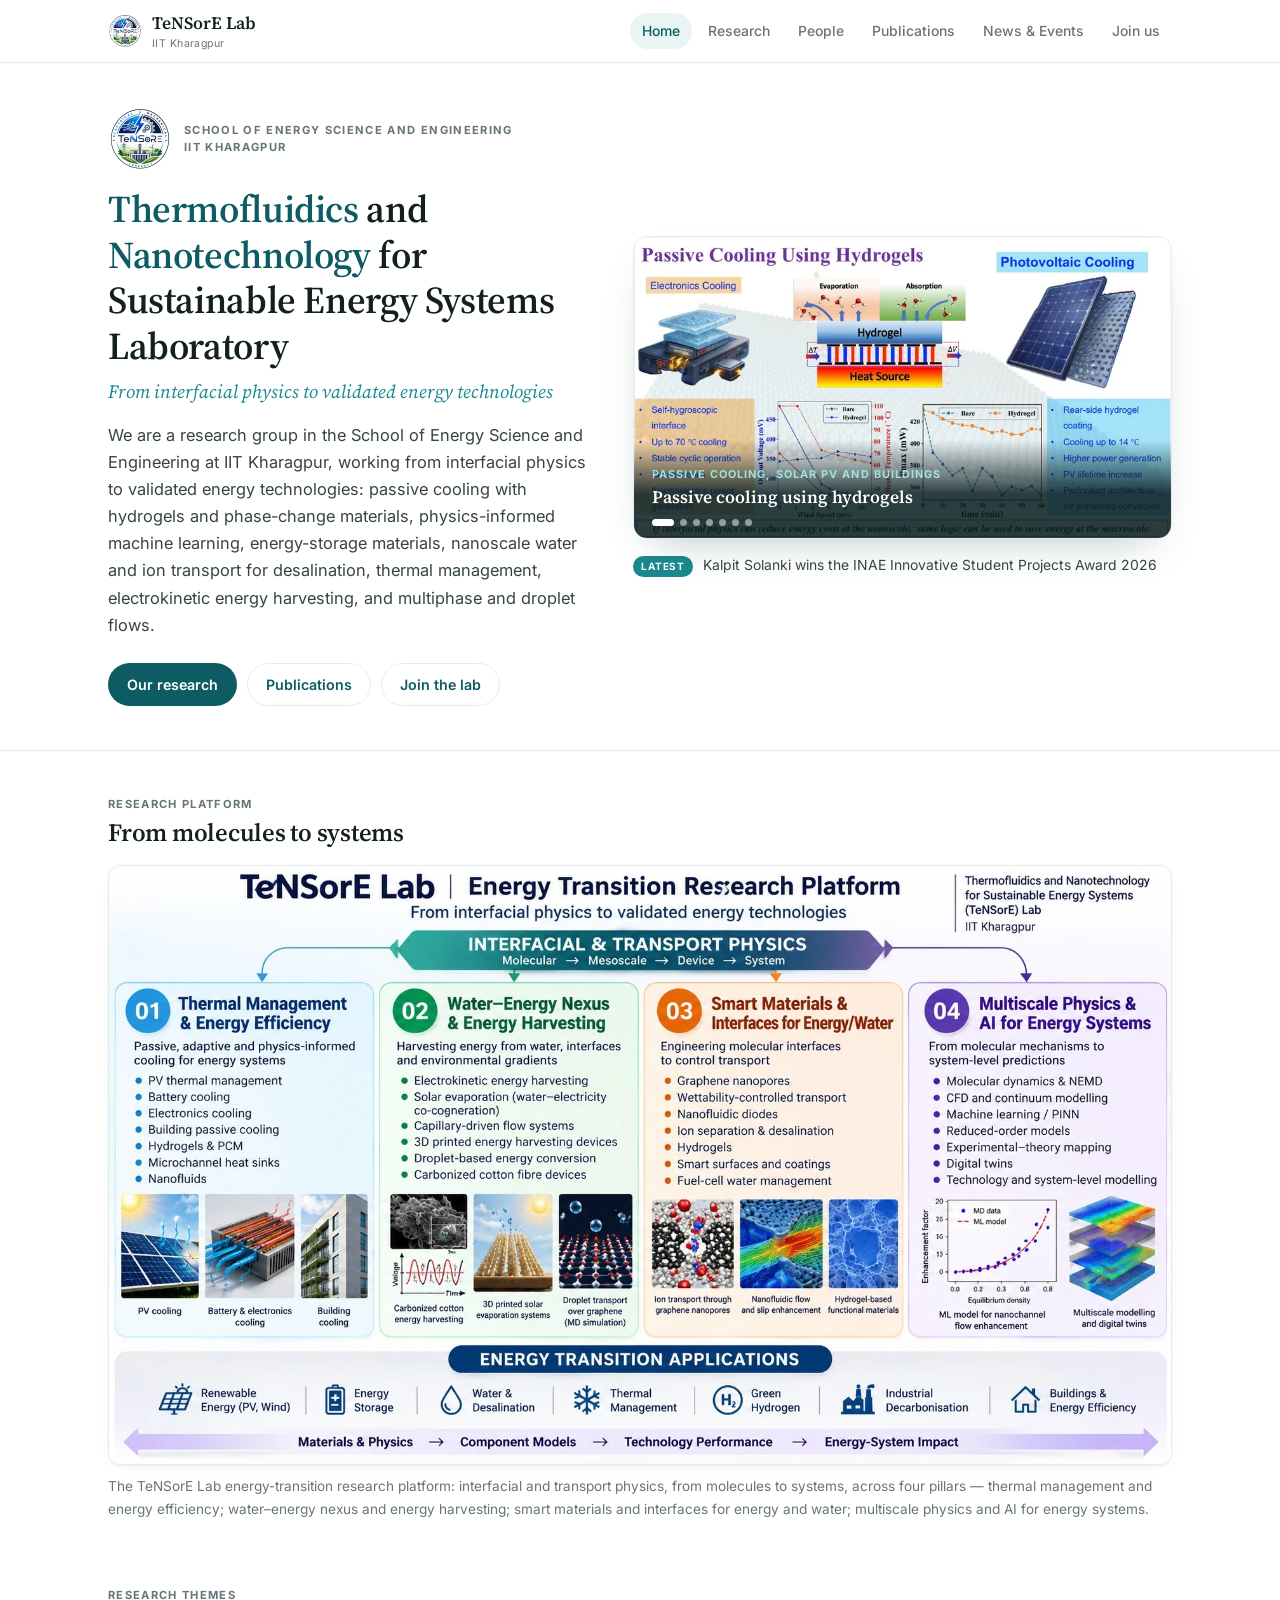
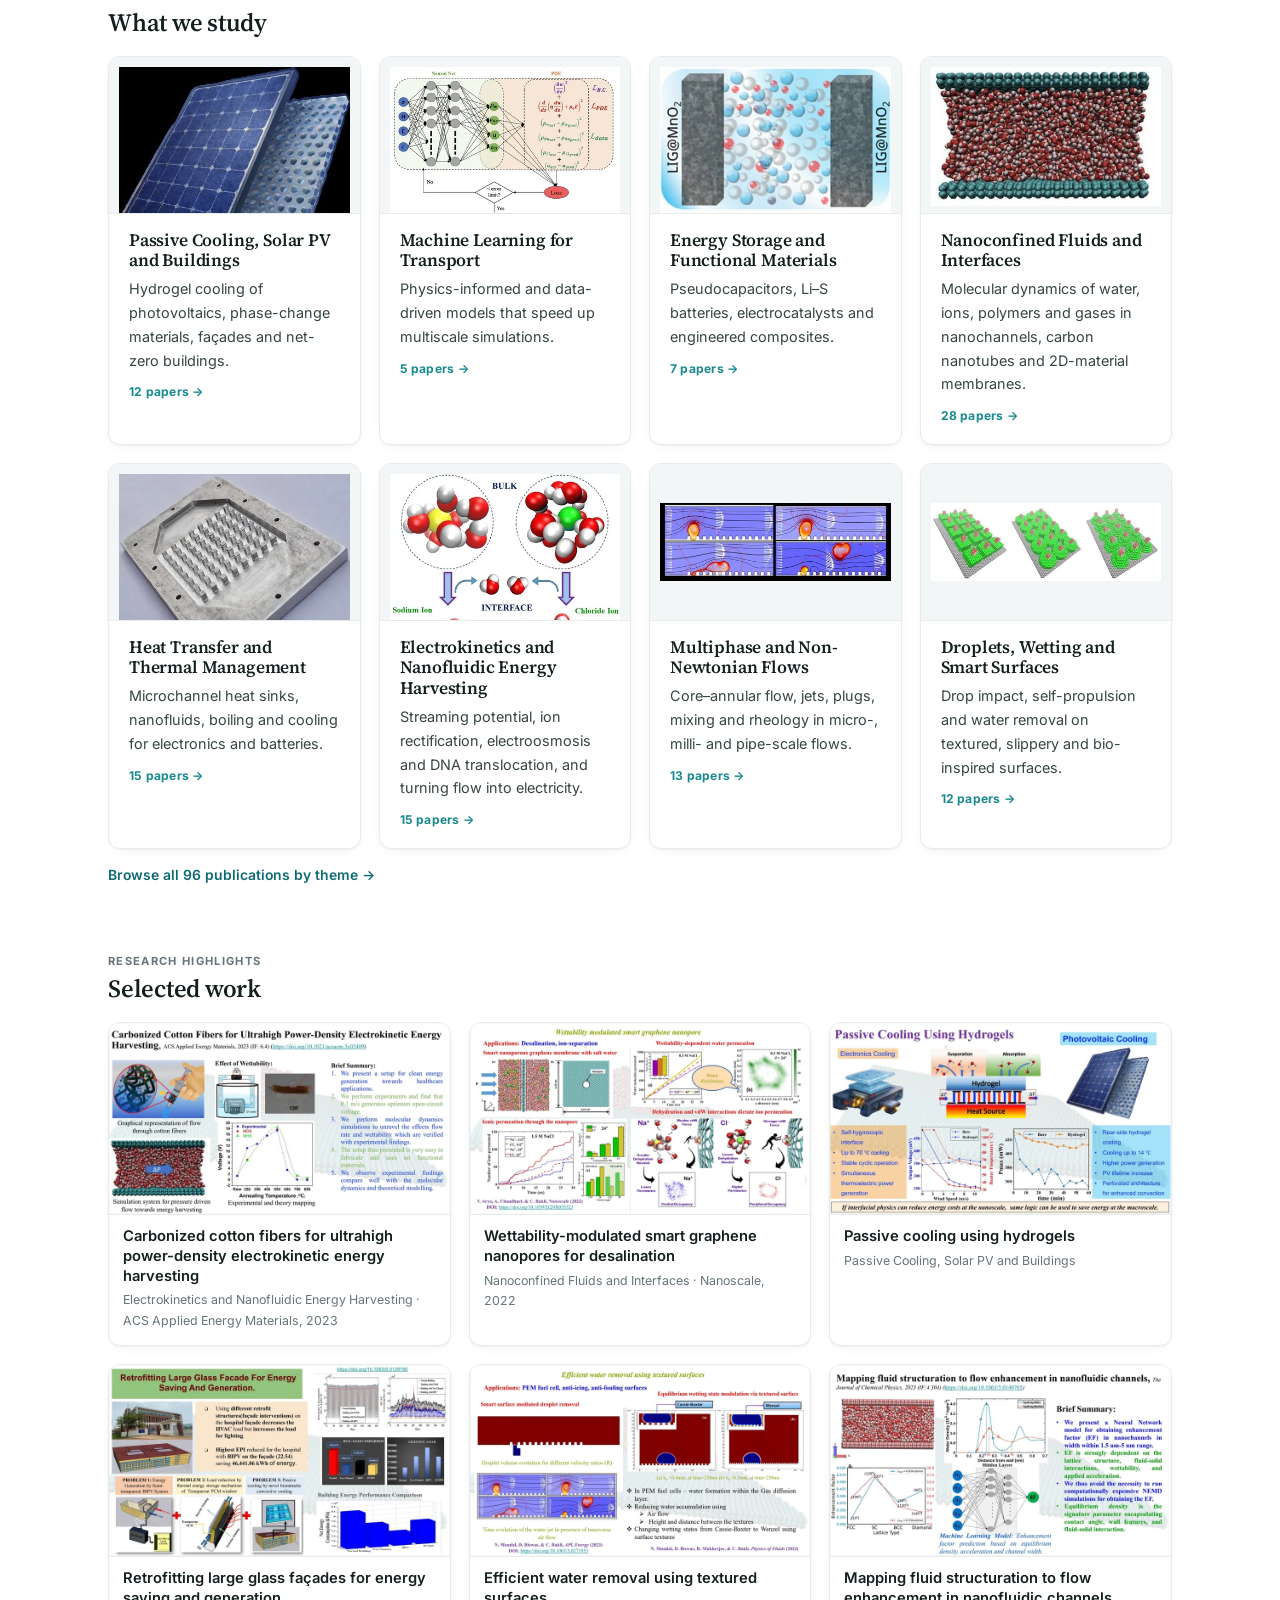
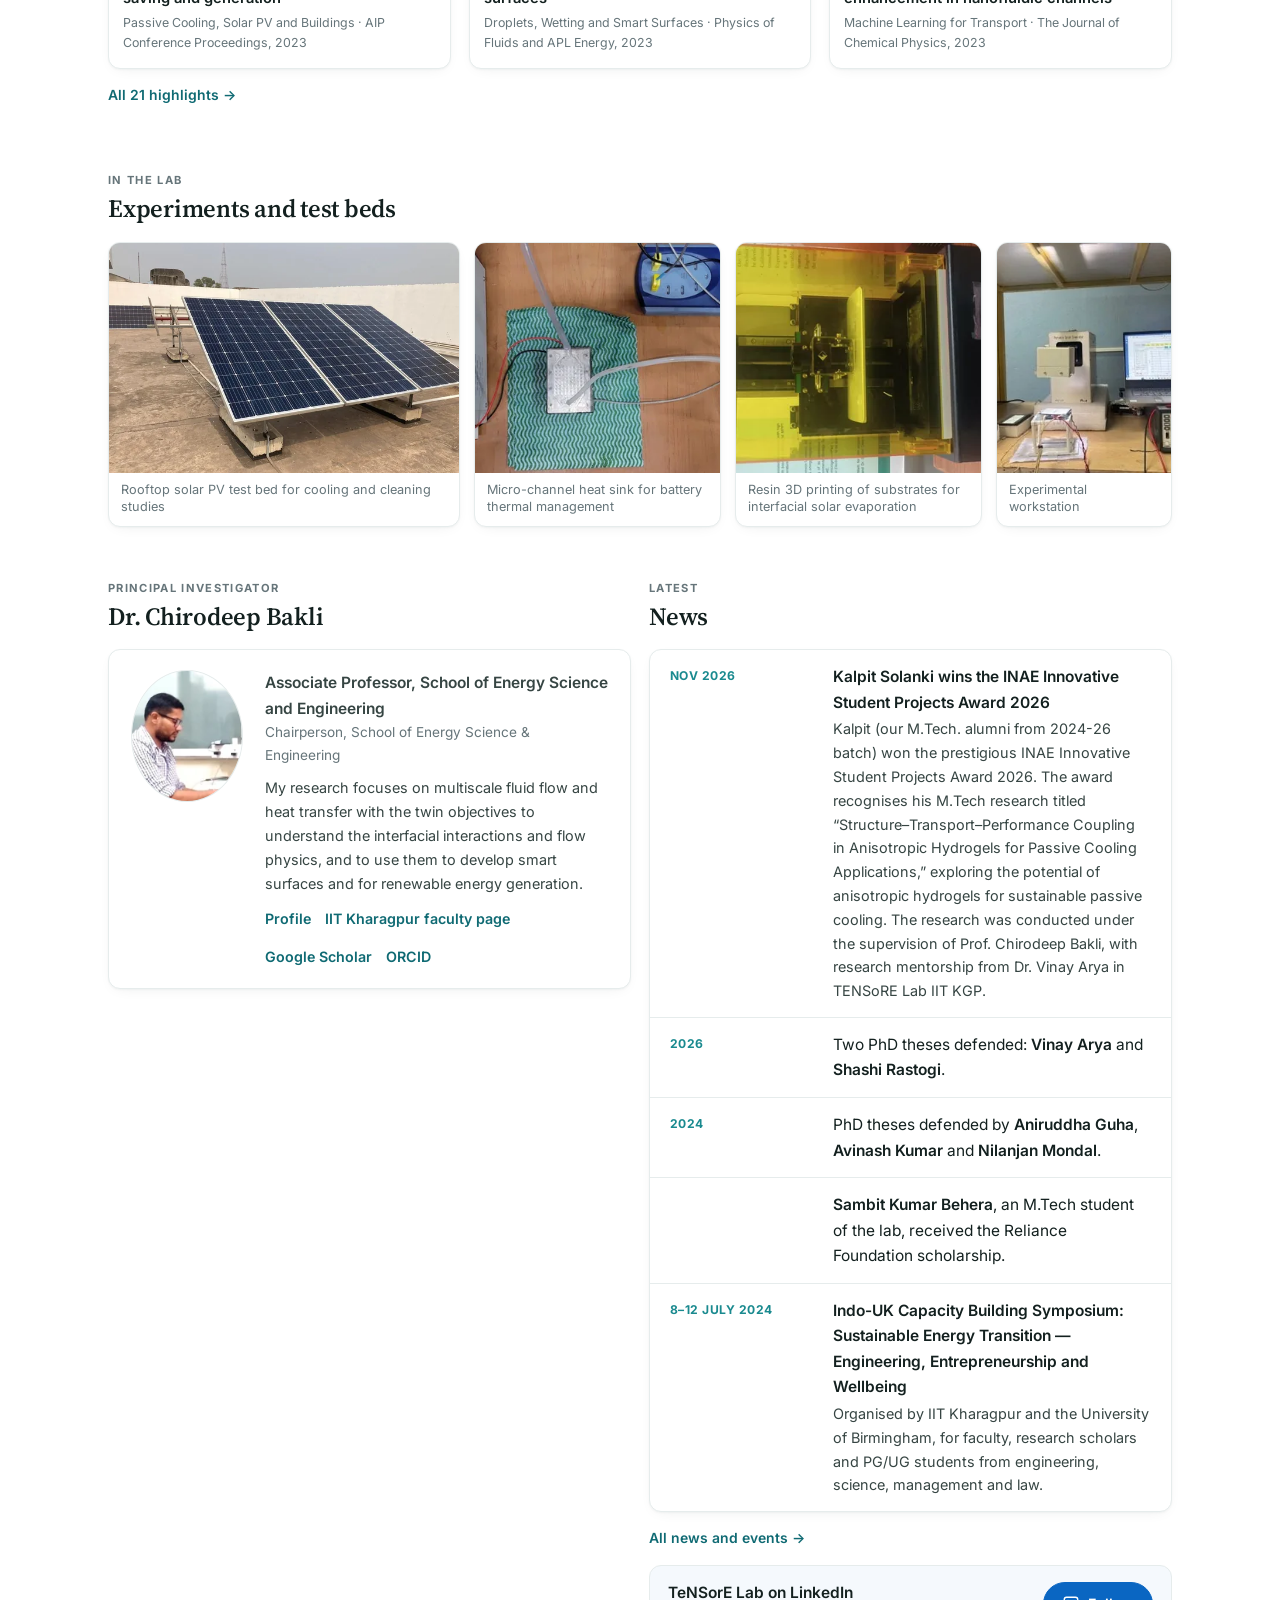
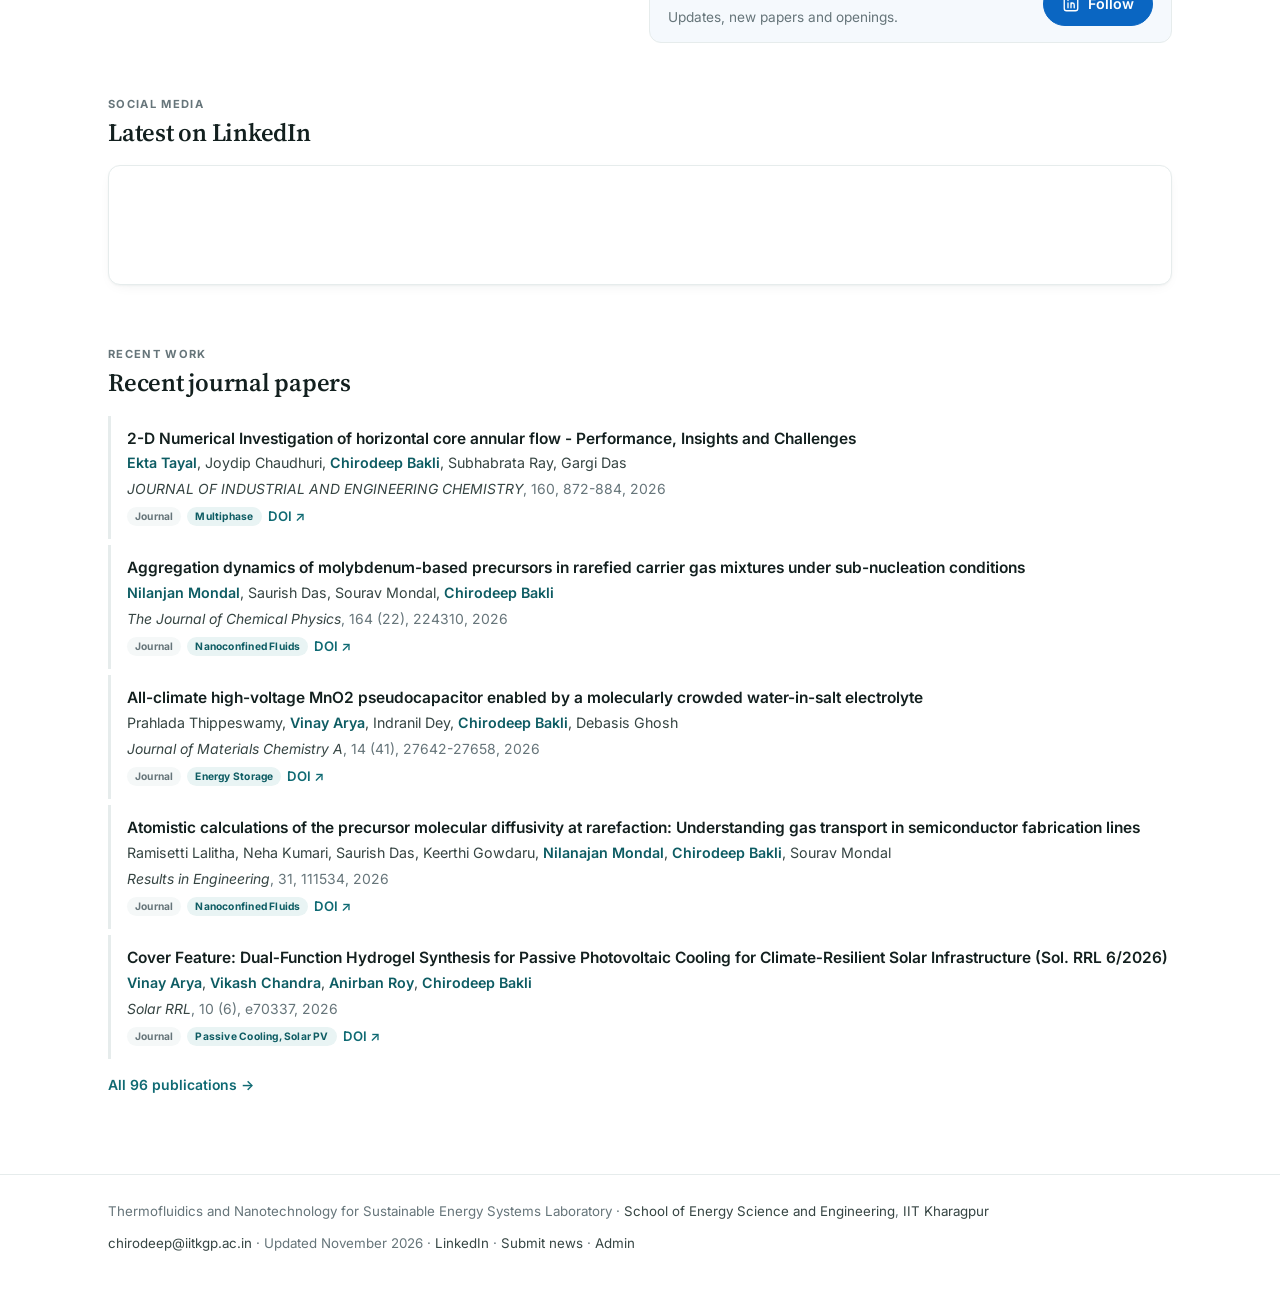
==== commit 1a6c53cc: "Rebuild pages" ====
--- a/index.html
+++ b/index.html
@@ -61,7 +61,7 @@
 </main>
 <footer><div class="wrap">
 <span>Thermofluidics and Nanotechnology for Sustainable Energy Systems Laboratory · <a href="https://www.iitkgp.ac.in/department/ES">School of Energy Science and Engineering</a>, <a href="https://www.iitkgp.ac.in">IIT Kharagpur</a></span>
-<span><a href="mailto:chirodeep@iitkgp.ac.in">chirodeep@iitkgp.ac.in</a> · Updated November 2026 · <a href="https://www.linkedin.com/company/tensore-lab-iit-kgp/">LinkedIn</a> · <a href="https://docs.google.com/forms/d/e/1FAIpQLSeEaU5jYbFlw50cmIEbt43xWCttbeHYc4RFZCYuK17S1NC-Xg/viewform?usp=dialog" target="_blank" rel="noopener">Submit news</a> · <a href="admin.html" rel="nofollow">Admin</a></span>
+<span><a href="mailto:chirodeep@iitkgp.ac.in">chirodeep@iitkgp.ac.in</a> · Updated November 2026 · <a href="https://www.linkedin.com/company/tensore-lab-iit-kgp/">LinkedIn</a> · <a href="https://docs.google.com/forms/d/e/1FAIpQLSeEaU5jYbFlw50cmIEbt43xWCttbeHYc4RFZCYuK17S1NC-Xg/viewform" target="_blank" rel="noopener">Submit news</a> · <a href="admin.html" rel="nofollow">Admin</a></span>
 </div></footer>
 </body>
 </html>
